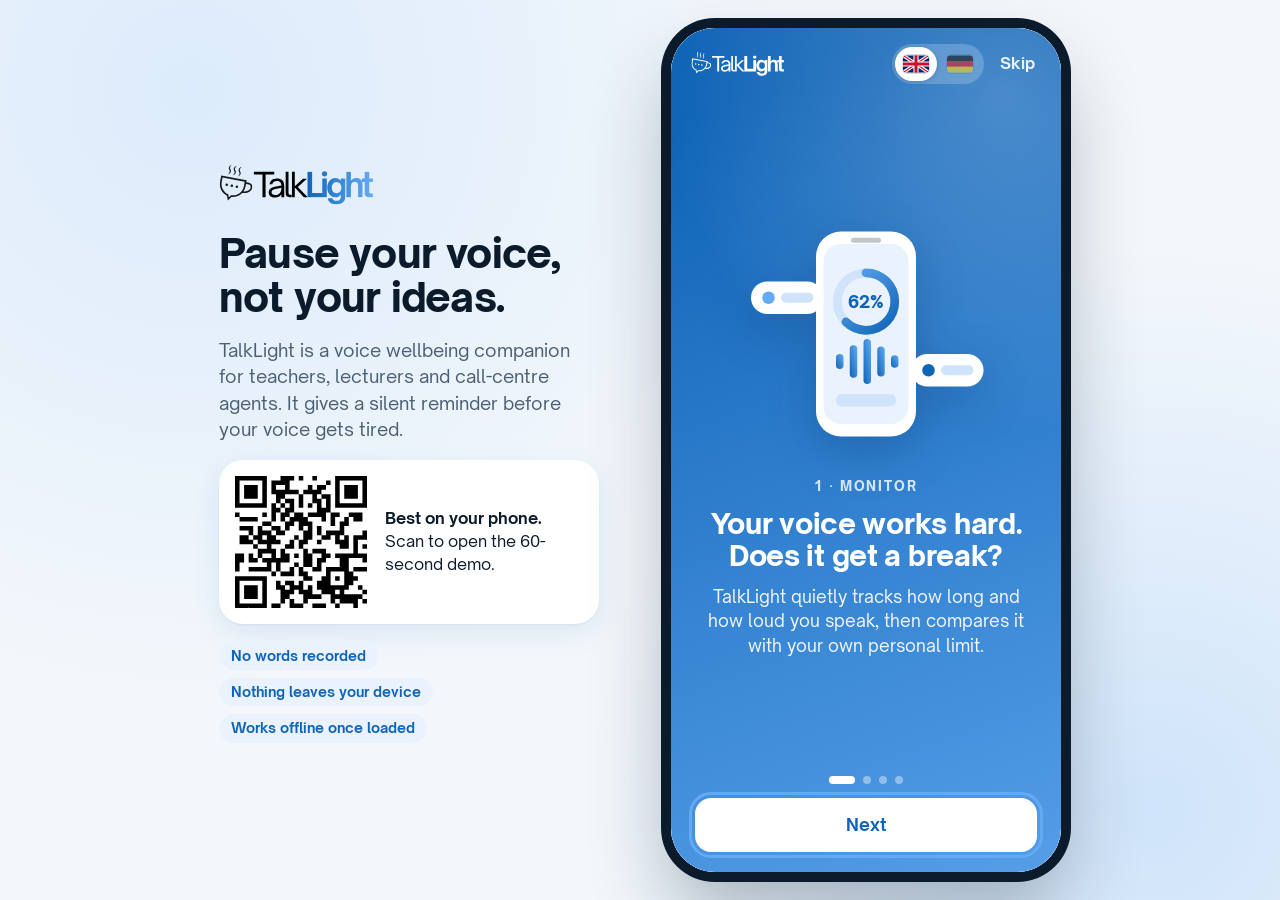
==== index.html @ ecb01768 "TalkLight prototype: first version Static web prototype (EN/DE) with guided demo, voice-load simulat" ====
<!doctype html>
<html lang="en">
<head>
<meta charset="utf-8">
<meta name="viewport" content="width=device-width, initial-scale=1, viewport-fit=cover">
<meta name="theme-color" content="#DCEBFB">
<meta name="color-scheme" content="light">
<meta name="description" content="TalkLight: a voice wellbeing companion for people who talk for a living. Pause your voice, not your ideas.">
<meta property="og:title" content="TalkLight – Pause your voice, not your ideas">
<meta property="og:type" content="website">
<meta property="og:url" content="https://nathanyaqueby.github.io/talklight/">
<meta property="og:image" content="https://nathanyaqueby.github.io/talklight/img/og-image.png">
<meta property="og:image:width" content="1200">
<meta property="og:image:height" content="630">
<meta name="twitter:card" content="summary_large_image">
<meta property="og:description" content="Try the 60-second demo: silent reminders before your voice gets tired. No words recorded.">
<meta name="apple-mobile-web-app-capable" content="yes">
<meta name="mobile-web-app-capable" content="yes">
<meta name="apple-mobile-web-app-title" content="TalkLight">
<meta name="apple-mobile-web-app-status-bar-style" content="default">
<title>TalkLight</title>
<link rel="manifest" href="manifest.webmanifest">
<link rel="icon" href="img/favicon-32.png" sizes="32x32">
<link rel="icon" href="img/icon.svg" type="image/svg+xml">
<link rel="apple-touch-icon" href="img/icon-180.png">
<link rel="preload" href="fonts/open-sauce-sans-regular.woff2" as="font" type="font/woff2" crossorigin>
<link rel="preload" href="fonts/open-sauce-sans-700.woff2" as="font" type="font/woff2" crossorigin>
<link rel="stylesheet" href="css/app.css">
</head>
<body>

<!-- ================= SVG SYMBOLS ================= -->
<svg width="0" height="0" style="position:absolute" aria-hidden="true" focusable="false">
  <defs>
    <!-- One gradient per state (CSS variables don't reach into <linearGradient>, so each is explicit) -->
    <linearGradient id="g-calm" x1="0" y1="1" x2="1" y2="0"><stop offset="0" stop-color="#0F64B7"/><stop offset="1" stop-color="#64AAF2"/></linearGradient>
    <linearGradient id="g-warning" x1="0" y1="1" x2="1" y2="0"><stop offset="0" stop-color="#F29900"/><stop offset="1" stop-color="#FFC94D"/></linearGradient>
    <linearGradient id="g-rest" x1="0" y1="1" x2="1" y2="0"><stop offset="0" stop-color="#D7373F"/><stop offset="1" stop-color="#FF7A6B"/></linearGradient>
    <linearGradient id="brandG" x1="0" y1="1" x2="1" y2="0"><stop offset="0" stop-color="#0F64B7"/><stop offset="1" stop-color="#64AAF2"/></linearGradient>
  </defs>
  <symbol id="s-shield" viewBox="0 0 24 24">
    <path d="M12 2l8 3v6c0 5-3.5 9-8 11-4.5-2-8-6-8-11V5z" fill="url(#brandG)"/>
    <rect x="8.5" y="11" width="7" height="5.5" rx="1.2" fill="#FFFFFF"/>
    <path d="M10 11V9.5a2 2 0 0 1 4 0V11" fill="none" stroke="#FFFFFF" stroke-width="1.6"/>
  </symbol>
  <symbol id="s-shield-w" viewBox="0 0 24 24">
    <path d="M12 2l8 3v6c0 5-3.5 9-8 11-4.5-2-8-6-8-11V5z" fill="#FFFFFF"/>
    <rect x="8.5" y="11" width="7" height="5.5" rx="1.2" fill="#0F64B7"/>
    <path d="M10 11V9.5a2 2 0 0 1 4 0V11" fill="none" stroke="#0F64B7" stroke-width="1.6"/>
  </symbol>
  <symbol id="s-glass" viewBox="0 0 48 48">
    <path d="M11 6h26l-3.5 36h-19z" fill="#FFFFFF" stroke="#0B1B2B" stroke-width="2.4" stroke-linejoin="round"/>
    <path d="M13.2 19h21.6l-2.3 22h-17z" fill="#64AAF2"/>
    <circle cx="20" cy="28" r="2" fill="#FFFFFF"/><circle cx="27" cy="34" r="1.6" fill="#FFFFFF"/>
  </symbol>
  <symbol id="s-pause" viewBox="0 0 48 48">
    <rect x="13" y="11" width="8" height="26" rx="4" fill="url(#brandG)"/>
    <rect x="27" y="11" width="8" height="26" rx="4" fill="url(#brandG)"/>
  </symbol>
  <symbol id="s-book" viewBox="0 0 48 48">
    <path d="M24 14c-5-3-12-3-16-1v23c4-2 11-2 16 1z" fill="#FFFFFF" stroke="#0B1B2B" stroke-width="2.4" stroke-linejoin="round"/>
    <path d="M24 14c5-3 12-3 16-1v23c-4-2-11-2-16 1z" fill="#CFE4FA" stroke="#0B1B2B" stroke-width="2.4" stroke-linejoin="round"/>
  </symbol>
  <symbol id="s-wave" viewBox="0 0 70 40">
    <g fill="url(#brandG)">
      <rect x="3" y="14" width="6" height="12" rx="3"/><rect x="13" y="9" width="6" height="22" rx="3"/>
      <rect x="23" y="4" width="6" height="32" rx="3"/><rect x="33" y="1" width="6" height="38" rx="3"/>
      <rect x="43" y="4" width="6" height="32" rx="3"/><rect x="53" y="9" width="6" height="22" rx="3"/>
      <rect x="63" y="14" width="6" height="12" rx="3"/>
    </g>
  </symbol>
  <symbol id="s-watch" viewBox="0 0 200 200">
    <rect x="70" y="12" width="60" height="44" rx="10" fill="#0B1B2B"/>
    <rect x="70" y="144" width="60" height="44" rx="10" fill="#0B1B2B"/>
    <rect x="50" y="42" width="100" height="116" rx="30" fill="#0B1B2B"/>
  </symbol>
  <!-- Role avatars -->
  <symbol id="av-teacher" viewBox="0 0 120 120">
    <circle cx="60" cy="60" r="56" fill="#E8F2FC"/>
    <path d="M25.4 104C28 86 42 78 60 78s32 8 34.6 26A56 56 0 0 1 25.4 104z" fill="#0F64B7" stroke="#0B1B2B" stroke-width="2"/>
    <path d="M52 79l8 9 8-9" fill="none" stroke="#FFFFFF" stroke-width="2.5" stroke-linejoin="round"/>
    <circle cx="60" cy="58" r="17" fill="#FFFFFF" stroke="#0B1B2B" stroke-width="2"/>
    <circle cx="54" cy="59" r="2" fill="#0B1B2B"/><circle cx="66" cy="59" r="2" fill="#0B1B2B"/>
    <path d="M55 66q5 4 10 0" fill="none" stroke="#0B1B2B" stroke-width="2" stroke-linecap="round"/>
    <path d="M48 44v5c4 3 20 3 24 0v-5" fill="#0B1B2B"/>
    <path d="M34 40l26-11 26 11-26 10z" fill="#0B1B2B"/>
    <path d="M84 41v10" stroke="#64AAF2" stroke-width="2.5" stroke-linecap="round"/><circle cx="84" cy="53" r="3" fill="#64AAF2"/>
  </symbol>
  <symbol id="av-lecturer" viewBox="0 0 120 120">
    <circle cx="60" cy="60" r="56" fill="#CFE4FA"/>
    <rect x="22" y="18" width="76" height="44" rx="4" fill="#FFFFFF" stroke="#0B1B2B" stroke-width="2"/>
    <path d="M29 28h14M29 35h9" stroke="#0B1B2B" stroke-width="2.5" stroke-linecap="round"/>
    <path d="M76 52l5-9 5 5 6-12" fill="none" stroke="#0F64B7" stroke-width="2.5" stroke-linecap="round" stroke-linejoin="round"/>
    <path d="M25.4 104C28 86 42 78 60 78s32 8 34.6 26A56 56 0 0 1 25.4 104z" fill="#0B1B2B" stroke="#0B1B2B" stroke-width="2"/>
    <path d="M53 79l7 10 7-10z" fill="#FFFFFF"/>
    <circle cx="60" cy="60" r="16" fill="#FFFFFF" stroke="#0B1B2B" stroke-width="2"/>
    <circle cx="54" cy="59" r="4.5" fill="none" stroke="#0B1B2B" stroke-width="2"/><circle cx="66" cy="59" r="4.5" fill="none" stroke="#0B1B2B" stroke-width="2"/>
    <path d="M58.5 59h3M56 67q4 3 8 0" fill="none" stroke="#0B1B2B" stroke-width="2" stroke-linecap="round"/>
  </symbol>
  <symbol id="av-callcentre" viewBox="0 0 120 120">
    <circle cx="60" cy="60" r="56" fill="#E8F2FC"/>
    <path d="M25.4 104C28 86 42 78 60 78s32 8 34.6 26A56 56 0 0 1 25.4 104z" fill="#64AAF2" stroke="#0B1B2B" stroke-width="2"/>
    <circle cx="60" cy="58" r="17" fill="#FFFFFF" stroke="#0B1B2B" stroke-width="2"/>
    <circle cx="54" cy="59" r="2" fill="#0B1B2B"/><circle cx="66" cy="59" r="2" fill="#0B1B2B"/>
    <path d="M56 66q4 3 8 0" fill="none" stroke="#0B1B2B" stroke-width="2" stroke-linecap="round"/>
    <path d="M42 57a18 18 0 0 1 36 0" fill="none" stroke="#0B1B2B" stroke-width="4" stroke-linecap="round"/>
    <rect x="36" y="51" width="9" height="15" rx="4" fill="#0F64B7" stroke="#0B1B2B" stroke-width="2"/>
    <rect x="75" y="51" width="9" height="15" rx="4" fill="#0F64B7" stroke="#0B1B2B" stroke-width="2"/>
    <path d="M41 66c0 8 5 11 12 11" fill="none" stroke="#0B1B2B" stroke-width="2.5" stroke-linecap="round"/>
    <circle cx="55" cy="77" r="3" fill="#0B1B2B"/>
  </symbol>
  <!-- UI icons (inherit colour) -->
  <symbol id="i-live" viewBox="0 0 24 24"><path d="M4 10v4M8 7v10M12 4v16M16 7v10M20 10v4" fill="none" stroke="currentColor" stroke-width="2.2" stroke-linecap="round"/></symbol>
  <symbol id="i-limit" viewBox="0 0 24 24"><g fill="none" stroke="currentColor" stroke-width="2" stroke-linecap="round"><rect x="2" y="8" width="20" height="8" rx="4"/><path d="M6 12h7M17 5v14"/></g></symbol>
  <symbol id="i-alerts" viewBox="0 0 24 24"><g fill="none" stroke="currentColor" stroke-width="2" stroke-linecap="round" stroke-linejoin="round"><path d="M6 17V11a6 6 0 0 1 12 0v6l1.5 2h-15z"/><path d="M10 21.5h4"/></g></symbol>
  <symbol id="i-week" viewBox="0 0 24 24"><g fill="none" stroke="currentColor" stroke-width="2" stroke-linecap="round" stroke-linejoin="round"><path d="M3 21h18M4 16l5-6 4 3 7-8"/></g></symbol>
  <symbol id="i-plan" viewBox="0 0 24 24"><g fill="none" stroke="currentColor" stroke-width="2" stroke-linecap="round" stroke-linejoin="round"><rect x="3.5" y="5" width="17" height="15" rx="3"/><path d="M3.5 10h17M8 3v4M16 3v4"/></g></symbol>
  <symbol id="i-info" viewBox="0 0 24 24"><g fill="none" stroke="currentColor" stroke-width="2" stroke-linecap="round"><circle cx="12" cy="12" r="9"/><path d="M12 11v5M12 7.6v.2"/></g></symbol>
  <symbol id="i-globe" viewBox="0 0 24 24"><g fill="none" stroke="currentColor" stroke-width="2" stroke-linecap="round"><circle cx="12" cy="12" r="9"/><path d="M3 12h18M12 3c3 3 3 15 0 18M12 3c-3 3-3 15 0 18"/></g></symbol>
  <symbol id="i-mail" viewBox="0 0 24 24"><g fill="none" stroke="currentColor" stroke-width="2" stroke-linecap="round" stroke-linejoin="round"><rect x="3" y="5" width="18" height="14" rx="3"/><path d="M4 7.5l8 6 8-6"/></g></symbol>
  <symbol id="i-settings" viewBox="0 0 24 24"><g fill="none" stroke="currentColor" stroke-width="2" stroke-linecap="round" stroke-linejoin="round"><path d="M12.22 2h-.44a2 2 0 0 0-2 2v.18a2 2 0 0 1-1 1.73l-.43.25a2 2 0 0 1-2 0l-.15-.08a2 2 0 0 0-2.73.73l-.22.38a2 2 0 0 0 .73 2.73l.15.1a2 2 0 0 1 1 1.72v.51a2 2 0 0 1-1 1.74l-.15.09a2 2 0 0 0-.73 2.73l.22.38a2 2 0 0 0 2.73.73l.15-.08a2 2 0 0 1 2 0l.43.25a2 2 0 0 1 1 1.73V20a2 2 0 0 0 2 2h.44a2 2 0 0 0 2-2v-.18a2 2 0 0 1 1-1.73l.43-.25a2 2 0 0 1 2 0l.15.08a2 2 0 0 0 2.73-.73l.22-.39a2 2 0 0 0-.73-2.73l-.15-.08a2 2 0 0 1-1-1.74v-.5a2 2 0 0 1 1-1.74l.15-.09a2 2 0 0 0 .73-2.73l-.22-.38a2 2 0 0 0-2.73-.73l-.15.08a2 2 0 0 1-2 0l-.43-.25a2 2 0 0 1-1-1.73V4a2 2 0 0 0-2-2z"/><circle cx="12" cy="12" r="3"/></g></symbol>
  <symbol id="i-clock" viewBox="0 0 24 24"><g fill="none" stroke="currentColor" stroke-width="2" stroke-linecap="round"><circle cx="12" cy="12" r="9"/><path d="M12 7v5l3 2"/></g></symbol>
  <symbol id="i-pausebars" viewBox="0 0 24 24"><g fill="currentColor"><rect x="6" y="5" width="4" height="14" rx="2"/><rect x="14" y="5" width="4" height="14" rx="2"/></g></symbol>
  <symbol id="f-gb" viewBox="0 0 60 40"><clipPath id="gbc"><rect width="60" height="40" rx="6"/></clipPath><g clip-path="url(#gbc)"><rect width="60" height="40" fill="#012169"/><path d="M0 0l60 40M60 0L0 40" stroke="#fff" stroke-width="8"/><path d="M0 0l60 40M60 0L0 40" stroke="#C8102E" stroke-width="3"/><path d="M30 0v40M0 20h60" stroke="#fff" stroke-width="12"/><path d="M30 0v40M0 20h60" stroke="#C8102E" stroke-width="7"/></g></symbol>
  <symbol id="f-de" viewBox="0 0 60 40"><clipPath id="dec"><rect width="60" height="40" rx="6"/></clipPath><g clip-path="url(#dec)"><rect width="60" height="14" fill="#000"/><rect y="13" width="60" height="14" fill="#DD0000"/><rect y="26" width="60" height="14" fill="#FFCE00"/></g></symbol>
  <symbol id="i-gear" viewBox="0 0 24 24"><g fill="none" stroke="currentColor" stroke-width="2" stroke-linecap="round" stroke-linejoin="round"><circle cx="12" cy="12" r="3"/><path d="M12 2.5v3M12 18.5v3M2.5 12h3M18.5 12h3M5.3 5.3l2.1 2.1M16.6 16.6l2.1 2.1M18.7 5.3l-2.1 2.1M7.4 16.6l-2.1 2.1"/></g></symbol>
  <symbol id="i-check" viewBox="0 0 24 24"><path d="M5 12.5l4.5 4.5L19 7.5" fill="none" stroke="currentColor" stroke-width="2.6" stroke-linecap="round" stroke-linejoin="round"/></symbol>
  <symbol id="i-close" viewBox="0 0 24 24"><path d="M6 6l12 12M18 6L6 18" fill="none" stroke="currentColor" stroke-width="2.4" stroke-linecap="round"/></symbol>
  <symbol id="i-mic" viewBox="0 0 24 24"><g fill="none" stroke="currentColor" stroke-width="2" stroke-linecap="round" stroke-linejoin="round"><rect x="9" y="3" width="6" height="11" rx="3"/><path d="M5.5 11.5a6.5 6.5 0 0 0 13 0M12 18v3"/></g></symbol>
  <symbol id="i-drop" viewBox="0 0 24 24"><path d="M12 3C9 7.5 6 10.5 6 14.5a6 6 0 0 0 12 0C18 10.5 15 7.5 12 3z" fill="currentColor"/></symbol>
  <symbol id="i-moon" viewBox="0 0 24 24"><path d="M20 14.5A8.5 8.5 0 0 1 9.5 4a8.5 8.5 0 1 0 10.5 10.5z" fill="currentColor"/></symbol>
</svg>

<div class="stage">

  <!-- Desktop only: tells visitors to open the demo on their phone -->
  <aside class="side" aria-label="About TalkLight">
    <img class="side-logo" src="img/logo.svg" alt="TalkLight" height="56">
    <h2>Pause your voice,<br>not your ideas.</h2>
    <p>TalkLight is a voice wellbeing companion for teachers, lecturers and call-centre agents. It gives a silent reminder before your voice gets tired.</p>
    <div class="side-qr">
      <div id="qr" class="qr" role="img" aria-label="QR code for this page"></div>
      <p><strong>Best on your phone.</strong><br>Scan to open the 60-second demo.</p>
    </div>
    <ul class="side-facts">
      <li>No words recorded</li><li>Nothing leaves your device</li><li>Works offline once loaded</li>
    </ul>
  </aside>

  <div class="app" id="app" data-state="calm">
    <header class="topbar" id="topbar">
      <img src="img/logo.svg" alt="TalkLight" height="34">
      <span class="demo-badge">Demo</span>
      <div class="lang-seg" role="group" aria-label="Language">
        <button type="button" data-lang="en" aria-pressed="true" aria-label="English"><svg aria-hidden="true"><use href="#f-gb"/></svg></button>
        <button type="button" data-lang="de" aria-pressed="false" aria-label="Deutsch"><svg aria-hidden="true"><use href="#f-de"/></svg></button>
      </div>
      <button class="icon-btn" id="settingsBtn" type="button" aria-label="Settings and privacy"><svg aria-hidden="true"><use href="#i-settings"/></svg></button>
    </header>

    <!-- Guided demo -->
    <div class="coach" id="coach" hidden>
      <span class="coach-step" id="coachStep">1/4</span>
      <p id="coachText"></p>
      <button class="coach-act" id="coachAct" type="button" hidden></button>
      <button class="coach-x" id="coachX" type="button" aria-label="Hide guide"><svg aria-hidden="true"><use href="#i-close"/></svg></button>
    </div>

    <main id="main">
      <!-- LIVE -->
      <section id="screen-live" class="screen" aria-labelledby="t-live">
        <h1 id="t-live" class="sr-only">Live voice load</h1>
        <div class="seg" role="group" aria-label="Choose your role">
          <button class="chip" type="button" data-role="teacher" aria-pressed="true">Teacher</button>
          <button class="chip" type="button" data-role="lecturer" aria-pressed="false">Lecturer</button>
          <button class="chip" type="button" data-role="callcentre" aria-pressed="false">Call-centre</button>
        </div>

        <div class="card stage-card" id="hero">
          <div class="who">
            <svg class="avatar" viewBox="0 0 120 120" role="img" aria-labelledby="avatarTitle"><title id="avatarTitle">Teacher</title><use id="avatarUse" href="#av-teacher"/></svg>
            <div class="who-text">
              <p class="who-name" id="whoName">Teacher</p>
              <p class="role-line" id="roleLine"></p>
            </div>
          </div>
          <div class="ring">
            <svg viewBox="0 0 132 132" aria-hidden="true">
              <circle class="track" cx="66" cy="66" r="54" fill="none" stroke-width="11"/>
              <circle class="arc" id="ringArc" cx="66" cy="66" r="54" fill="none" stroke-width="11" stroke-linecap="round" stroke-dasharray="339.29" stroke-dashoffset="339.29"/>
              <line class="tick" x1="79.9" y1="23.2" x2="85.5" y2="6.1"/>
            </svg>
            <div class="ring-center">
              <p class="ring-num" id="loadPct">0%</p>
              <p class="ring-cap">Voice load</p>
            </div>
          </div>
          <p class="state-pill"><i></i><span id="stateText">Healthy range</span></p>
          <p class="cal-badge" id="calBadge" hidden><svg aria-hidden="true"><use href="#i-check"/></svg>Calibrated to your voice</p>
          <svg class="wave" id="wave" viewBox="0 0 70 40" preserveAspectRatio="xMidYMid meet" aria-hidden="true">
            <rect x="3" y="14" width="6" height="12" rx="3"/><rect x="13" y="9" width="6" height="22" rx="3"/>
            <rect x="23" y="4" width="6" height="32" rx="3"/><rect x="33" y="1" width="6" height="38" rx="3"/>
            <rect x="43" y="4" width="6" height="32" rx="3"/><rect x="53" y="9" width="6" height="22" rx="3"/>
            <rect x="63" y="14" width="6" height="12" rx="3"/>
          </svg>
          <div class="kpis">
            <div class="kpi"><svg aria-hidden="true"><use href="#i-clock"/></svg><b id="timer">00:00</b><span>Speaking today</span></div>
            <div class="kpi"><svg aria-hidden="true"><use href="#i-pausebars"/></svg><b id="kBreaks">0</b><span>Breaks</span></div>
            <div class="kpi"><svg aria-hidden="true"><use href="#i-drop"/></svg><b id="kWater">0/8</b><span>Water</span></div>
          </div>
        </div>

        <div class="pills">
          <span class="pill"><svg aria-hidden="true"><use href="#s-shield"/></svg>No words recorded · On-device</span>
          <span class="pill">3–5 hrs/day typical speaking</span>
          <span class="pill">Teachers: 41–58% report voice strain</span>
        </div>
        <p class="muted small">Population figures from research, not your personal risk.</p>

        <div class="row">
          <button class="btn btn-primary btn-grow" id="startBtn" type="button">Simulate my workday</button>
          <button class="btn btn-ghost" id="resetBtn" type="button">Reset</button>
        </div>
        <button class="toggle" id="micToggle" type="button" role="switch" aria-checked="false">
          <span class="toggle-ic"><svg aria-hidden="true"><use href="#i-mic"/></svg></span>
          <span class="toggle-text"><span class="toggle-title">Use my voice (on-device)</span><span class="muted">Reads volume only. Never records.</span></span>
          <span class="switch" aria-hidden="true"></span>
        </button>
        <span class="pill mic-pill" id="micPill" hidden><span id="micPillText" role="status"></span><span id="micVoice" aria-hidden="true"></span></span>
        <p class="note" id="micNote" role="status" hidden></p>
      </section>

      <!-- LIMIT -->
      <section id="screen-limit" class="screen" aria-labelledby="t-limit" hidden>
        <h1 id="t-limit" class="title">Your personal limit</h1>
        <div class="card">
          <p class="label">Voice load</p>
          <p class="big" id="limitPct">0%</p>
          <div class="meter">
            <span class="mark-label top" style="left:66.667%">Early warning</span>
            <div class="track-bar" id="meter" role="progressbar" aria-label="Voice load, percent of your limit" aria-valuemin="0" aria-valuemax="120" aria-valuenow="0">
              <div class="fill" id="meterFill"></div>
              <span class="mark" style="left:66.667%"></span>
              <span class="mark solid" style="left:83.333%"></span>
            </div>
            <span class="mark-label bottom" style="left:83.333%">Your limit</span>
          </div>
          <p class="muted" id="limitLine">Speaking time 0h 00m · Baseline 3h 10m</p>
        </div>

        <div class="card water">
          <div class="card-head">
            <h2 class="subtitle">Water today</h2>
            <p class="muted" id="waterCount">0 of 8 glasses</p>
          </div>
          <div class="glasses" id="glasses" aria-hidden="true"></div>
          <button class="btn btn-soft" id="waterBtn" type="button"><svg class="btn-ic" aria-hidden="true"><use href="#i-drop"/></svg>I had a glass</button>
        </div>

        <div class="card rest-card">
          <div class="card-head">
            <h2 class="subtitle">Guided voice rest</h2>
          </div>
          <p class="muted">A calm 2-minute break with water, slow breathing and a relaxed jaw.</p>
          <button class="btn btn-soft" id="restBtn" type="button">Start 2-minute rest</button>
        </div>

        <div class="card">
          <div class="card-head">
            <h2 class="subtitle">Your voice baseline</h2>
          </div>
          <p class="muted" id="baselineText">Not set yet. A 10-second check lets TalkLight learn your normal speaking volume. It reads volume only and records nothing.</p>
          <button class="btn btn-ghost" id="baselineBtn" type="button">Run voice check</button>
        </div>

        <h2 class="subtitle">Tips for right now</h2>
        <ul class="tips" id="tips"></ul>
        <p class="muted small">Voice wellbeing tips, not medical advice.</p>
      </section>

      <!-- ALERTS -->
      <section id="screen-alerts" class="screen" aria-labelledby="t-alerts" hidden>
        <h1 id="t-alerts" class="title">Silent reminders</h1>
        <div class="card watch-card" id="watchCard" data-state="calm">
          <div class="watch-tags">
            <span class="tag" id="previewTag" hidden>Preview</span>
            <span class="tag" id="snoozeTag" hidden>Snoozed</span>
            <span class="tag" id="heldTag" hidden>Held</span>
          </div>
          <svg class="watch" viewBox="0 0 200 200" aria-hidden="true">
            <circle class="ripple r1" cx="100" cy="100" r="78"/>
            <circle class="ripple r2" cx="100" cy="100" r="92"/>
            <use href="#s-watch"/>
            <rect class="face" x="60" y="52" width="80" height="96" rx="22"/>
            <path id="watchBars" d="M90 80v8M100 76v16M110 80v8" stroke="#FFFFFF" stroke-width="3.5" stroke-linecap="round"/>
            <text class="w-sub" id="watchSub" x="100" y="92" text-anchor="middle" visibility="hidden">Break</text>
            <text class="w-pct" id="watchPct" x="100" y="128" text-anchor="middle">0%</text>
          </svg>
          <p class="status-pill" id="watchStatus">All good</p>
          <p class="muted">On a watch or band, this is a silent vibration.</p>
        </div>
        <div class="row">
          <button class="btn btn-primary" id="breakBtn" type="button">Take break</button>
          <button class="btn btn-ghost" id="snoozeBtn" type="button">Snooze</button>
        </div>
        <button class="btn btn-ghost" id="previewBtn" type="button">Preview alert</button>

        <button class="toggle" id="quietToggle" type="button" role="switch" aria-checked="false">
          <span class="toggle-ic"><svg aria-hidden="true"><use href="#i-moon"/></svg></span>
          <span class="toggle-text"><span class="toggle-title">Lecture mode</span><span class="muted">Holds reminders during lessons, calls or meetings.</span></span>
          <span class="switch" aria-hidden="true"></span>
        </button>
        <p class="note" id="quietNote" role="status" hidden></p>
        <button class="toggle" id="notifyToggle" type="button" role="switch" aria-checked="false">
          <span class="toggle-ic"><svg aria-hidden="true"><use href="#i-alerts"/></svg></span>
          <span class="toggle-text"><span class="toggle-title">Alerts to my watch</span><span class="muted">Phone notifications that a paired watch can mirror.</span></span>
          <span class="switch" aria-hidden="true"></span>
        </button>
        <p class="note" id="notifyNote" role="status" hidden></p>
        <p class="muted small">Take break runs a 10-second countdown that stands in for a 2-minute voice break.</p>

        <div class="card band">
          <span class="tag tag-brand">Coming later</span>
          <h2 class="subtitle">TalkLight Band</h2>
          <p class="muted">An optional wristband with discreet vibration, so you never have to look at a screen mid-lesson. Not part of this demo.</p>
        </div>
      </section>

      <!-- PLAN -->
      <section id="screen-plan" class="screen" aria-labelledby="t-plan" hidden>
        <h1 id="t-plan" class="title">Your day</h1>
        <p class="muted">Add your lessons, meetings or calls. TalkLight finds good moments for a voice break and can hold reminders while you speak.</p>
        <div class="card now-card" id="nowCard">
          <p class="label">Right now</p>
          <p class="now-text" id="nowText"></p>
        </div>
        <button class="toggle" id="autoQuietToggle" type="button" role="switch" aria-checked="true">
          <span class="toggle-ic"><svg aria-hidden="true"><use href="#i-moon"/></svg></span>
          <span class="toggle-text"><span class="toggle-title">Auto Lecture mode</span><span class="muted">Holds reminders while an event is running.</span></span>
          <span class="switch" aria-hidden="true"></span>
        </button>
        <div class="card">
          <div class="card-head">
            <h2 class="subtitle">Today</h2>
            <button class="mini-btn" id="addEventBtn" type="button">+ Add</button>
          </div>
          <ul class="events" id="eventList"></ul>
          <p class="muted" id="eventEmpty">Nothing planned yet. Add an event or start from a sample day.</p>
          <div class="row row-wrap">
            <button class="btn btn-soft" id="sampleDayBtn" type="button">Use a sample day</button>
            <button class="btn btn-ghost" id="clearDayBtn" type="button">Clear</button>
          </div>
        </div>
        <div class="card soft" id="planInsightCard">
          <h2 class="subtitle">Smart break windows</h2>
          <ul class="insights" id="planInsights"></ul>
        </div>
        <button class="btn btn-ghost" id="demoMeetingBtn" type="button">Try it: a meeting starts now</button>
        <p class="muted small">Your events stay on this device. TalkLight does not read your real calendar.</p>
      </section>

      <!-- WEEK -->
      <section id="screen-week" class="screen" aria-labelledby="t-week" hidden>
        <h1 id="t-week" class="title">Your week</h1>
        <div class="card">
          <p class="label">Speaking time · Mon–Fri</p>
          <svg class="chart" id="chart" viewBox="0 0 320 200" role="img" aria-label="Speaking time this week"></svg>
          <div class="legend">
            <span><i class="key-dot"></i>Speaking time</span>
            <span><i class="key-dash"></i><span id="baseLabel">Baseline 3h 10m</span></span>
          </div>
        </div>
        <p class="card soft insight" id="insight"></p>
        <div class="card buyer">
          <p class="label">For schools &amp; employers</p>
          <p class="buyer-title">Fewer voice-related sick days</p>
          <p>Speaking duration and intensity only. Never words. On-device by design.</p>
          <a class="btn" id="contactLink" href="#">Contact us</a>
          <button class="btn btn-onink" id="teamBtn" type="button">See a sample team view</button>
        </div>
        <button class="btn btn-ghost" id="summaryBtn" type="button">See my demo summary</button>
        <p class="muted small">Teachers: 41–58% report voice strain (population figure, not your personal risk).</p>
      </section>
    </main>

    <nav class="tabbar" id="tabbar" aria-label="Main">
      <button class="tab" type="button" data-tab="live" aria-current="page"><span class="ic"><svg aria-hidden="true"><use href="#i-live"/></svg></span>Live</button>
      <button class="tab" type="button" data-tab="limit"><span class="ic"><svg aria-hidden="true"><use href="#i-limit"/></svg></span>Limit</button>
      <button class="tab" type="button" data-tab="alerts"><span class="ic"><svg aria-hidden="true"><use href="#i-alerts"/></svg></span>Alerts</button>
      <button class="tab" type="button" data-tab="plan"><span class="ic"><svg aria-hidden="true"><use href="#i-plan"/></svg></span>Plan</button>
      <button class="tab" type="button" data-tab="week"><span class="ic"><svg aria-hidden="true"><use href="#i-week"/></svg></span>Week</button>
    </nav>

    <div class="toast" id="toast" role="status" hidden>
      <svg aria-hidden="true" class="toast-ic"><use href="#i-drop"/></svg>
      <span id="toastText"></span>
      <button class="toast-act" id="toastAct" type="button"></button>
    </div>
    <div class="pulse" id="pulse" aria-hidden="true"></div>

    <!-- ================= GUIDED BREAK ================= -->
    <section class="breakguide" id="breakGuide" role="dialog" aria-modal="true" aria-labelledby="bgTitle" hidden>
      <p class="step-tag" id="bgKicker">Voice break</p>
      <h2 id="bgTitle">Rest your voice</h2>
      <div class="breath" aria-hidden="true">
        <i class="breath-ring"></i>
        <div class="breath-core"><span id="bgPhase">Breathe in</span></div>
      </div>
      <p class="bg-step" id="bgStep"></p>
      <div class="bg-dots" id="bgDots" aria-hidden="true"><i></i><i></i><i></i><i></i></div>
      <p class="bg-meta"><span id="bgTime">0:10</span> · <span id="bgLoad"></span></p>
      <button class="btn btn-onblue" id="bgEnd" type="button">End early</button>
    </section>

    <!-- ================= INTRO ================= -->
    <section class="intro" id="intro" aria-label="Welcome to TalkLight">
      <div class="intro-top">
        <img src="img/logo-white.svg" alt="TalkLight" height="34">
        <div class="lang-seg on-blue" role="group" aria-label="Language">
          <button type="button" data-lang="en" aria-pressed="true" aria-label="English"><svg aria-hidden="true"><use href="#f-gb"/></svg></button>
          <button type="button" data-lang="de" aria-pressed="false" aria-label="Deutsch"><svg aria-hidden="true"><use href="#f-de"/></svg></button>
        </div>
        <button class="intro-skip" id="introSkip" type="button">Skip</button>
      </div>
      <div class="slides-clip"><div class="slides" id="slides">
        <div class="slide">
          <div class="ill"><svg viewBox="0 0 200 200" aria-hidden="true" class="ill-svg">
            <g class="float">
              <rect x="60" y="18" width="80" height="164" rx="20" fill="#fff"/>
              <rect x="66" y="28" width="68" height="144" rx="14" fill="#EAF3FD"/>
              <rect x="88" y="23" width="24" height="4" rx="2" fill="#0B1B2B" opacity=".25"/>
              <circle cx="100" cy="74" r="23" fill="none" stroke="#CFE4FA" stroke-width="7"/>
              <circle cx="100" cy="74" r="23" fill="none" stroke="url(#brandG)" stroke-width="7" stroke-linecap="round" stroke-dasharray="145" stroke-dashoffset="55" transform="rotate(-90 100 74)"/>
              <text x="100" y="79" text-anchor="middle" font-size="14" font-weight="800" fill="#0F64B7">62%</text>
              <g fill="url(#brandG)"><rect x="76" y="116" width="6" height="12" rx="3"/><rect x="87" y="109" width="6" height="26" rx="3"/><rect x="98" y="104" width="6" height="36" rx="3"/><rect x="109" y="110" width="6" height="24" rx="3"/><rect x="120" y="117" width="6" height="10" rx="3"/></g>
              <rect x="76" y="148" width="48" height="10" rx="5" fill="#CFE4FA"/>
            </g>
            <g class="float2"><rect x="8" y="58" width="58" height="26" rx="13" fill="#fff"/><circle cx="22" cy="71" r="5" fill="#64AAF2"/><rect x="32" y="67" width="26" height="8" rx="4" fill="#CFE4FA"/></g>
            <g class="float2"><rect x="136" y="116" width="58" height="26" rx="13" fill="#fff"/><circle cx="150" cy="129" r="5" fill="#0F64B7"/><rect x="160" y="125" width="26" height="8" rx="4" fill="#CFE4FA"/></g>
          </svg></div>
          <p class="step-tag">1 · Monitor</p>
          <h2>Your voice works hard. Does it get a break?</h2>
          <p>TalkLight quietly tracks how long and how loud you speak, then compares it with your own personal limit.</p>
        </div>
        <div class="slide">
          <div class="ill"><svg viewBox="0 0 200 200" aria-hidden="true" class="ill-svg"><circle class="ripple r1" cx="100" cy="112" r="70"/><circle class="ripple r2" cx="100" cy="112" r="84"/><g transform="translate(0 12)"><use href="#s-watch"/><rect x="60" y="52" width="80" height="96" rx="22" fill="#FFC24D"/><path d="M90 92v10M100 86v22M110 92v10" stroke="#0B1B2B" stroke-width="4" stroke-linecap="round"/></g><g class="float2"><rect x="6" y="6" width="104" height="38" rx="14" fill="#fff"/><circle cx="28" cy="25" r="11" fill="#EAF3FD"/><path d="M28 18v8l4 3" fill="none" stroke="#0F64B7" stroke-width="2.5" stroke-linecap="round"/><rect x="46" y="16" width="54" height="7" rx="3.5" fill="#0B1B2B" opacity=".75"/><rect x="46" y="28" width="38" height="6" rx="3" fill="#CFE4FA"/></g></svg></div>
          <p class="step-tag">2 · Nudge</p>
          <h2>A silent reminder, before it's too late</h2>
          <p>A gentle vibration or a soft glow. No sounds, no interruptions during your lesson or call.</p>
        </div>
        <div class="slide">
          <div class="ill"><svg viewBox="0 0 200 200" aria-hidden="true" class="ill-svg">
            <circle class="breath-a" cx="100" cy="104" r="70" fill="rgba(255,255,255,.14)"/>
            <g transform="translate(34 34) scale(1.25)"><g class="float"><g fill="none" stroke="#fff" stroke-width="5.5" stroke-linecap="round" stroke-linejoin="round"><path d="M30 30c-4-5 4-8 0-14M46 30c-4-5 4-8 0-14M62 30c-4-5 4-8 0-14"/><path d="M76 54c15-4 17 14-1.5 17"/><path d="M15 40 L79 41 C79 66 66 80 47 80 C40 80 34 78.5 30 76 L15 92 L21 68 C16 61 15 50 15 40 Z" fill="rgba(255,255,255,.18)"/></g><g fill="#fff"><circle cx="33" cy="59" r="4"/><circle cx="47" cy="60" r="4"/><circle cx="61" cy="60" r="4"/></g></g></g>
            <g transform="translate(134 118)"><g class="float2"><use href="#s-glass" width="48" height="48"/></g></g>
            <g fill="#fff" opacity=".85"><path class="float2" d="M22 140c-4 6-6 9-6 12a6 6 0 0 0 12 0c0-3-2-6-6-12z"/><path class="float" d="M176 62c-3 5-5 7-5 10a5 5 0 0 0 10 0c0-3-2-5-5-10z"/></g>
          </svg></div>
          <p class="step-tag">3 · Rest</p>
          <h2>Pause your voice, not your ideas</h2>
          <p>A 2-minute voice break and a few sips of water. Back to teaching with a fresher voice.</p>
        </div>
        <div class="slide slide-setup">
          <h2>Set up in 10 seconds</h2>
          <p class="setup-label">I am a…</p>
          <div class="role-cards" role="group" aria-label="Choose your role">
            <button type="button" class="role-card" data-role="teacher" aria-pressed="true"><svg aria-hidden="true"><use href="#av-teacher"/></svg>Teacher</button>
            <button type="button" class="role-card" data-role="lecturer" aria-pressed="false"><svg aria-hidden="true"><use href="#av-lecturer"/></svg>Lecturer</button>
            <button type="button" class="role-card" data-role="callcentre" aria-pressed="false"><svg aria-hidden="true"><use href="#av-callcentre"/></svg>Call-centre</button>
          </div>
          <div class="vcheck" id="vcheck" data-phase="idle">
            <p class="setup-label">Voice check <span class="opt">optional</span></p>
            <p class="vc-text" id="vcText">Read aloud in your normal voice:<br><em>“Good morning everyone, let’s open our books.”</em></p>
            <div class="vc-meter" aria-hidden="true"><i id="vcLevel"></i></div>
            <div class="vc-progress" aria-hidden="true"><i id="vcProg"></i></div>
            <button type="button" class="btn btn-onblue" id="vcBtn">Start 10-second check</button>
            <p class="vc-privacy"><svg aria-hidden="true"><use href="#s-shield-w"/></svg>Reads volume only. Nothing is recorded or sent.</p>
          </div>
        </div>
      </div></div>
      <div class="intro-bottom">
        <div class="dots" id="dots" aria-hidden="true"><i class="on"></i><i></i><i></i><i></i></div>
        <button class="btn btn-white" id="introNext" type="button">Next</button>
      </div>
    </section>

    <!-- ================= SHEETS ================= -->
    <div class="sheet" id="sheet-settings" role="dialog" aria-modal="true" aria-labelledby="st-title" hidden>
      <div class="sheet-bg" data-close></div>
      <div class="sheet-body">
        <div class="sheet-head"><h2 id="st-title">Settings</h2><button class="icon-btn" type="button" data-close aria-label="Close"><svg aria-hidden="true"><use href="#i-close"/></svg></button></div>
        <button class="toggle" id="setVibrate" type="button" role="switch" aria-checked="true">
          <span class="toggle-text"><span class="toggle-title">Vibration</span><span class="muted">Buzz this phone when a reminder fires (Android).</span></span><span class="switch" aria-hidden="true"></span>
        </button>
        <button class="toggle" id="setHydration" type="button" role="switch" aria-checked="true">
          <span class="toggle-text"><span class="toggle-title">Water nudges</span><span class="muted">A friendly reminder to sip water.</span></span><span class="switch" aria-hidden="true"></span>
        </button>
        <button class="toggle" id="setQuiet" type="button" role="switch" aria-checked="false">
          <span class="toggle-text"><span class="toggle-title">Lecture mode</span><span class="muted">Hold reminders until you switch it off.</span></span><span class="switch" aria-hidden="true"></span>
        </button>
        <button class="row-link" id="openAbout" type="button"><svg aria-hidden="true"><use href="#i-info"/></svg>About TalkLight &amp; team</button>
        <button class="row-link" id="setLang" type="button"><svg aria-hidden="true"><use href="#i-globe"/></svg><span>Language</span><b class="row-val" id="setLangVal">English</b></button>
        <button class="row-link" id="openPrivacy" type="button"><svg aria-hidden="true"><use href="#s-shield"/></svg>Privacy &amp; data</button>
        <button class="row-link" id="replayIntro" type="button"><svg aria-hidden="true"><use href="#i-live"/></svg>Replay the intro</button>
        <button class="row-link" id="resetData" type="button"><svg aria-hidden="true"><use href="#i-close"/></svg>Forget my settings on this device</button>
        <p class="muted small">This is a demo with a simulated workday. Wellbeing tips only, not medical advice.</p>
      </div>
    </div>

    <div class="sheet" id="sheet-privacy" role="dialog" aria-modal="true" aria-labelledby="pv-title" hidden>
      <div class="sheet-bg" data-close></div>
      <div class="sheet-body">
        <div class="sheet-head"><h2 id="pv-title">Privacy first</h2><button class="icon-btn" type="button" data-close aria-label="Close"><svg aria-hidden="true"><use href="#i-close"/></svg></button></div>
        <div class="pv-block"><h3>TalkLight measures</h3><ul><li>How long you speak</li><li>How loud you speak (one volume number)</li></ul></div>
        <div class="pv-block pv-no"><h3>TalkLight never</h3><ul><li>Records or stores audio</li><li>Understands or stores your words</li><li>Reads emotions</li><li>Sends data anywhere or sells it</li></ul></div>
        <div class="pv-block"><h3>On your device</h3><p>No account, no tracking, no server. Only your role, settings and calendar entries are saved in this browser, and you can delete them in Settings.</p></div>
        <button class="btn btn-primary" type="button" data-close>Got it</button>
      </div>
    </div>

    <div class="sheet" id="sheet-end" role="dialog" aria-modal="true" aria-labelledby="en-title" hidden>
      <div class="sheet-bg" data-close></div>
      <div class="sheet-body">
        <div class="sheet-head"><h2 id="en-title">Nice work. That's TalkLight.</h2><button class="icon-btn" type="button" data-close aria-label="Close"><svg aria-hidden="true"><use href="#i-close"/></svg></button></div>
        <div class="stats" id="stats"></div>
        <p class="muted">A real day is longer, but the idea is the same: notice early, rest briefly, keep your voice.</p>
        <p class="label">Would you use TalkLight?</p>
        <div class="chips" role="group" aria-label="Would you use TalkLight?" id="useChips">
          <button class="chip" type="button" data-use="Yes" aria-pressed="false">Yes</button>
          <button class="chip" type="button" data-use="Maybe" aria-pressed="false">Maybe</button>
          <button class="chip" type="button" data-use="Not for me" aria-pressed="false">Not for me</button>
        </div>
        <a class="btn btn-primary" id="contactLink2" href="#"><svg class="btn-ic" aria-hidden="true"><use href="#i-mail"/></svg>Contact us</a>
        <div class="row">
          <button class="btn btn-ghost" id="shareBtn" type="button">Share</button>
          <button class="btn btn-ghost" id="replayBtn" type="button">Try again</button>
        </div>
        <p class="muted small">The button opens your email app. Nothing is sent from this page.</p>
      </div>
    </div>

    <div class="sheet" id="sheet-about" role="dialog" aria-modal="true" aria-labelledby="ab-title" hidden>
      <div class="sheet-bg" data-close></div>
      <div class="sheet-body">
        <div class="sheet-head"><h2 id="ab-title">About TalkLight</h2><button class="icon-btn" type="button" data-close aria-label="Close"><svg aria-hidden="true"><use href="#i-close"/></svg></button></div>
        <div class="about-hero">
          <img class="about-logo" src="img/logo.svg" alt="TalkLight">
          <p class="about-tag">Pause your voice, not your ideas.</p>
        </div>
        <p>TalkLight is a voice wellbeing companion for people who talk for a living: teachers, lecturers and call-centre agents. It tracks speaking time and loudness, never words, and gives a silent reminder before your voice gets tired.</p>
        <div class="steps3">
          <div><b>Monitor</b><span>Speaking time and loudness</span></div>
          <div><b>Nudge</b><span>A silent reminder</span></div>
          <div><b>Rest</b><span>A short break and water</span></div>
        </div>
        <h3 class="sec">The team</h3>
        <ul class="team">
          <li><span class="mem-av" data-ini="LH"><img loading="lazy" data-optional src="img/team/lara-hedenig.jpg" alt=""></span><div><b>Lara Hedenig</b><span>Team Leader</span></div></li>
          <li><span class="mem-av" data-ini="HR"><img loading="lazy" data-optional src="img/team/hannah-raunig.jpg" alt=""></span><div><b>Hannah Raunig</b><span>Operations Lead</span></div></li>
          <li><span class="mem-av" data-ini="NeS"><img loading="lazy" data-optional src="img/team/negin-shahrokhi.jpg" alt=""></span><div><b>Negin Shahrokhi</b><span>Product Manager</span></div></li>
          <li><span class="mem-av" data-ini="ZK"><img loading="lazy" data-optional src="img/team/zara-khan.jpg" alt=""></span><div><b>Zara Khan</b><span>Product Innovation &amp; Growth</span></div></li>
          <li><span class="mem-av" data-ini="NaS"><img loading="lazy" data-optional src="img/team/nathanya-satriani.jpg" alt=""></span><div><b>Nathanya Satriani</b><span>Developer</span></div></li>
        </ul>
        <div class="uni">
          <img class="uni-logo" loading="lazy" data-optional src="img/cuas-logo.jpg" alt="Carinthia University of Applied Sciences">
          <p>A student project of the Entrepreneurship course at Carinthia University of Applied Sciences (CUAS).</p>
        </div>
        <a class="btn btn-primary" id="contactLink3" href="#"><svg class="btn-ic" aria-hidden="true"><use href="#i-mail"/></svg>Contact us</a>
        <p class="muted small" id="aboutMail"></p>
        <p class="muted small">This prototype uses a simulated workday. Wellbeing tips only, not medical advice. Font: Open Sauce Sans (SIL OFL).</p>
      </div>
    </div>

    <div class="sheet" id="sheet-event" role="dialog" aria-modal="true" aria-labelledby="ev-title" hidden>
      <div class="sheet-bg" data-close></div>
      <div class="sheet-body">
        <div class="sheet-head"><h2 id="ev-title">Add to your day</h2><button class="icon-btn" type="button" data-close aria-label="Close"><svg aria-hidden="true"><use href="#i-close"/></svg></button></div>
        <label class="field"><span>What is it?</span><input id="evTitle" type="text" maxlength="40" placeholder="Lesson, meeting, calls" autocomplete="off"></label>
        <div class="row">
          <label class="field"><span>Starts at</span><input id="evStart" type="time" required></label>
          <label class="field"><span>Length</span>
            <select id="evLen">
              <option value="15">15 min</option><option value="30">30 min</option><option value="45" selected>45 min</option>
              <option value="60">1 h</option><option value="90">1 h 30</option><option value="120">2 h</option>
            </select>
          </label>
        </div>
        <p class="note" id="evNote" role="alert" hidden></p>
        <button class="btn btn-primary" id="evSave" type="button">Save</button>
      </div>
    </div>

    <div class="sheet" id="sheet-team" role="dialog" aria-modal="true" aria-labelledby="tm-title" hidden>
      <div class="sheet-bg" data-close></div>
      <div class="sheet-body">
        <div class="sheet-head"><h2 id="tm-title">Sample team view</h2><button class="icon-btn" type="button" data-close aria-label="Close"><svg aria-hidden="true"><use href="#i-close"/></svg></button></div>
        <span class="tag tag-brand">Illustrative sample data</span>
        <p class="muted">What a school or call centre could see: anonymous group totals only. Never names, audio or words.</p>
        <div class="stats">
          <div class="stat"><b>78%</b><span>of staff stayed within their personal limit</span></div>
          <div class="stat"><b>2.4</b><span>voice breaks per person per day</span></div>
        </div>
        <div class="card">
          <p class="label">Average peak voice load · this week</p>
          <div class="bars" role="img" aria-label="Average peak voice load per weekday: Monday 62 percent, Tuesday 74, Wednesday 81, Thursday 70, Friday 58">
            <div class="bars-line" style="bottom:80%"><span>80%</span></div>
            <div class="bar" style="--h:62%"><i></i><span>Mon</span></div>
            <div class="bar" style="--h:74%"><i></i><span>Tue</span></div>
            <div class="bar hot" style="--h:81%"><i></i><span>Wed</span></div>
            <div class="bar" style="--h:70%"><i></i><span>Thu</span></div>
            <div class="bar" style="--h:58%"><i></i><span>Fri</span></div>
          </div>
        </div>
        <div class="card">
          <p class="label">By group</p>
          <ul class="hbars">
            <li><span>Lower school</span><div><i style="width:74%"></i></div><b>74%</b></li>
            <li><span>Upper school</span><div><i style="width:83%"></i></div><b>83%</b></li>
            <li><span>Admin &amp; support</span><div><i style="width:61%"></i></div><b>61%</b></li>
          </ul>
        </div>
        <p class="muted small">In a real rollout, groups smaller than 5 people would not be shown. Personal data stays on each person's device.</p>
        <a class="btn btn-primary" id="contactLink4" href="#"><svg class="btn-ic" aria-hidden="true"><use href="#i-mail"/></svg>Contact us</a>
      </div>
    </div>

    <div id="announcer" class="sr-only" aria-live="assertive" aria-atomic="true"></div>
  </div>
</div>

<script src="vendor/qrcode.js"></script>
<script src="js/i18n.js"></script>
<script src="js/plan.js"></script>
<script src="js/extras.js"></script>
<script src="js/app.js"></script>
</body>
</html>
---- css/app.css ----
/* ================= FONTS ================= */
@font-face{font-family:"Open Sauce Sans";font-weight:400;font-style:normal;font-display:swap;src:url(../fonts/open-sauce-sans-regular.woff2) format("woff2")}
@font-face{font-family:"Open Sauce Sans";font-weight:600;font-style:normal;font-display:swap;src:url(../fonts/open-sauce-sans-600.woff2) format("woff2")}
@font-face{font-family:"Open Sauce Sans";font-weight:700;font-style:normal;font-display:swap;src:url(../fonts/open-sauce-sans-700.woff2) format("woff2")}
@font-face{font-family:"Open Sauce Sans";font-weight:800;font-style:normal;font-display:swap;src:url(../fonts/open-sauce-sans-800.woff2) format("woff2")}

/* ================= TOKENS ================= */
:root{
  --blue:#0F64B7; --sky:#64AAF2;
  --grad:linear-gradient(135deg,#0F64B7,#64AAF2);
  --ink:#0B1B2B; --ink-2:#4A5F73; --bg:#F3F7FB; --card:#FFFFFF; --line:#DCE6F0; --tint:#EAF3FD;
  --g1:var(--blue); --g2:var(--sky);          /* gradient of the current load state */
  --on-state:#FFFFFF;                          /* text colour on top of the state gradient */
  --state:var(--blue);                         /* state colour on white */
  --radius:22px;
  --shadow:0 1px 2px rgba(11,27,43,.05),0 10px 28px rgba(15,100,183,.10);
  --font:"Open Sauce Sans",ui-rounded,system-ui,-apple-system,"Segoe UI",Roboto,sans-serif;
}
[data-state="warning"]{--g1:#F29900;--g2:#FFC94D;--on-state:var(--ink);--state:#B86E00}
[data-state="rest"]{--g1:#D7373F;--g2:#FF7A6B;--on-state:#FFFFFF;--state:#D7373F}

/* ================= BASE ================= */
*,*::before,*::after{box-sizing:border-box}
html{color-scheme:light;-webkit-text-size-adjust:100%;background:var(--bg)}
body{margin:0;font-family:var(--font);font-size:16px;line-height:1.45;color:var(--ink);background:var(--bg)}
h1,h2,h3,p,ul{margin:0}
ul{padding:0;list-style:none}
button,a{font:inherit;color:inherit;-webkit-tap-highlight-color:transparent;touch-action:manipulation}
button{cursor:pointer}
:focus-visible{outline:3px solid var(--sky);outline-offset:3px}
[hidden]{display:none!important}
.sr-only{position:absolute;width:1px;height:1px;overflow:hidden;clip:rect(0 0 0 0);white-space:nowrap}
.muted{color:var(--ink-2)}
.small{font-size:14px}
.label{font-size:12px;font-weight:700;letter-spacing:.12em;text-transform:uppercase;color:var(--ink-2)}
.title{font-size:28px;font-weight:800;line-height:1.15;letter-spacing:-.01em}
.subtitle{font-size:19px;font-weight:800;letter-spacing:-.005em}

/* ================= SHELL ================= */
.stage{display:flex;justify-content:center;align-items:center;min-height:100vh;min-height:100dvh}
.app{position:relative;display:flex;flex-direction:column;width:100%;max-width:430px;height:100vh;height:100dvh;background:var(--bg);overflow:hidden}
.side{display:none}
.topbar{display:flex;align-items:center;gap:10px;padding:calc(10px + env(safe-area-inset-top)) 16px 10px;background:var(--card);border-bottom:1px solid var(--line)}
.topbar img{display:block;height:34px;width:auto}
.demo-badge{padding:3px 10px;border-radius:999px;background:var(--tint);color:var(--blue);font-size:12px;font-weight:800;letter-spacing:.06em;text-transform:uppercase}
.icon-btn{margin-left:auto;display:grid;place-items:center;width:44px;height:44px;border:0;border-radius:14px;background:none;color:var(--ink)}
.icon-btn:active{background:var(--tint)}
.icon-btn svg{width:24px;height:24px}
main{flex:1;overflow-y:auto;overflow-x:hidden;-webkit-overflow-scrolling:touch;overscroll-behavior:contain}
.screen{display:flex;flex-direction:column;gap:16px;padding:18px 16px 28px}

/* ================= COMPONENTS ================= */
.card{background:var(--card);border-radius:var(--radius);box-shadow:var(--shadow);padding:18px}
.card.soft{background:var(--tint);box-shadow:none}
.card-head{display:flex;align-items:baseline;justify-content:space-between;gap:12px;margin-bottom:8px}
.pills{display:flex;flex-wrap:wrap;gap:8px}
.pill{display:inline-flex;align-items:center;gap:6px;min-height:32px;padding:4px 12px;border-radius:999px;background:var(--card);box-shadow:inset 0 0 0 1px var(--line);font-size:14px;font-weight:600}
.pill svg{width:16px;height:16px;flex:none}
.tag{padding:2px 10px;border-radius:999px;background:var(--ink);color:#fff;font-size:12px;font-weight:700}
.tag-brand{background:var(--tint);color:var(--blue);align-self:flex-start}
.chips{display:flex;gap:8px}
.chip{flex:1;min-height:44px;padding:6px 2px;border:0;border-radius:14px;background:var(--card);box-shadow:inset 0 0 0 1px var(--line);font-size:14px;font-weight:700;color:var(--ink-2);white-space:nowrap}
.chip[aria-pressed="true"]{background:var(--grad);color:#fff;box-shadow:0 6px 14px rgba(15,100,183,.28)}
.row{display:flex;gap:12px}
.btn{flex:1;display:inline-flex;align-items:center;justify-content:center;gap:8px;min-height:54px;padding:10px 18px;border:0;border-radius:16px;background:var(--card);color:var(--ink);font-size:17px;font-weight:700;text-decoration:none;text-align:center;transition:transform .1s,box-shadow .2s}
.btn:active{transform:scale(.98)}
.btn-primary{background:var(--grad);color:#fff;box-shadow:0 8px 18px rgba(15,100,183,.32)}
.btn-ghost{box-shadow:inset 0 0 0 1.5px var(--line)}
.btn-soft{background:var(--tint);color:var(--blue)}
.btn-white{background:#fff;color:var(--blue)}
.btn-onblue{background:rgba(255,255,255,.18);color:#fff;box-shadow:inset 0 0 0 1.5px rgba(255,255,255,.55)}
.btn-grow{flex:2}
.btn:disabled{opacity:.55;cursor:default;box-shadow:none;transform:none}
.btn-ic{width:20px;height:20px}
.toggle{display:flex;align-items:center;gap:12px;width:100%;min-height:64px;padding:12px 14px;border:0;border-radius:18px;background:var(--card);box-shadow:var(--shadow);text-align:left}
.toggle-ic{display:grid;place-items:center;flex:none;width:40px;height:40px;border-radius:12px;background:var(--tint);color:var(--blue)}
.toggle-ic svg{width:22px;height:22px}
.toggle-text{flex:1;min-width:0}
.toggle-title{display:block;font-weight:700}
.toggle .muted{display:block;font-size:14px;line-height:1.3}
.switch{position:relative;flex:none;width:52px;height:32px;border-radius:999px;background:#C9D6E3;transition:background .2s}
.switch::after{content:"";position:absolute;top:4px;left:4px;width:24px;height:24px;border-radius:50%;background:#fff;box-shadow:0 1px 3px rgba(0,0,0,.25);transition:transform .2s}
.toggle[aria-checked="true"] .switch{background:var(--grad)}
.toggle[aria-checked="true"] .switch::after{transform:translateX(20px)}
.note{padding:12px 14px;border-radius:14px;background:var(--tint);color:var(--ink)}
.mic-pill{align-self:flex-start}

/* ================= LIVE ================= */

/* ---- Live: stage card ---- */
.app{background:linear-gradient(180deg,#E3EFFC 0,var(--bg) 260px)}
.seg{display:flex;gap:4px;padding:4px;border-radius:16px;background:#DDE8F4}
.seg .chip{min-height:42px;border-radius:12px;background:transparent;box-shadow:none;color:var(--ink-2)}
.seg .chip[aria-pressed="true"]{background:#fff;color:var(--blue);box-shadow:0 2px 8px rgba(11,27,43,.14)}
.stage-card{--wash:#EAF3FD;position:relative;display:flex;flex-direction:column;align-items:center;gap:12px;padding:18px 16px 16px;overflow:hidden;border-radius:28px;
  background:radial-gradient(120% 70% at 50% 0,var(--wash),#fff 70%)}
.app[data-state="warning"] .stage-card{--wash:#FFEFC7}
.app[data-state="rest"] .stage-card{--wash:#FFD9D4}
.stage-card,.stage-card::after{transition:background .5s}
.who{align-self:stretch;display:flex;align-items:center;gap:12px}
.avatar{width:52px;height:52px;flex:none;border-radius:50%;box-shadow:0 0 0 3px #fff,0 4px 12px rgba(15,100,183,.25)}
.who-text{min-width:0}
.who-name{font-weight:800;font-size:18px;line-height:1.2}
.role-line{font-size:13px;color:var(--ink-2);font-weight:600}
.ring{position:relative;width:min(224px,62vw);aspect-ratio:1;flex:none;margin:4px 0 0}
.ring::before{content:"";position:absolute;inset:11%;border-radius:50%;background:#fff;box-shadow:0 10px 30px rgba(15,100,183,.12),inset 0 0 0 1px var(--line)}
.ring svg{position:relative}
.ring .tick{stroke:var(--ink-2);stroke-width:2.2;stroke-linecap:round;opacity:.55}
.ring-center{position:absolute;inset:0;display:flex;flex-direction:column;align-items:center;justify-content:center}
.ring-num{font-size:clamp(40px,11vw,52px);font-weight:800;line-height:1;color:var(--state);font-variant-numeric:tabular-nums;letter-spacing:-.03em}
.ring-cap{margin-top:4px;font-size:12px;font-weight:700;letter-spacing:.12em;text-transform:uppercase;color:var(--ink-2)}
.state-pill{display:inline-flex;align-items:center;gap:8px;padding:6px 16px;border-radius:999px;background:#fff;box-shadow:0 2px 10px rgba(11,27,43,.08),inset 0 0 0 1px var(--line);font-size:17px;font-weight:800;color:var(--state)}
.state-pill i{width:10px;height:10px;border-radius:50%;background:var(--state);box-shadow:0 0 0 4px color-mix(in srgb,var(--state) 20%,transparent)}
.cal-badge{display:inline-flex;align-items:center;gap:4px;padding:2px 10px 2px 6px;border-radius:999px;background:var(--tint);color:var(--blue);font-size:13px;font-weight:700}
.cal-badge svg{width:16px;height:16px}
.wave{display:block;width:120px;height:34px}
.wave rect{fill:url(#brandG);transform-box:fill-box;transform-origin:center;transition:transform .1s linear}
.app[data-state="warning"] .wave rect{fill:url(#g-warning)}
.app[data-state="rest"] .wave rect{fill:url(#g-rest)}
.wave.is-on rect{animation:bar .8s ease-in-out infinite alternate}
.wave rect:nth-child(2n){animation-delay:-.3s}
.wave rect:nth-child(3n){animation-delay:-.55s}
.wave.is-quiet rect{transform:scaleY(.2);transition:transform .25s}
@keyframes bar{to{transform:scaleY(.35)}}
.kpis{align-self:stretch;display:grid;grid-template-columns:repeat(3,1fr);gap:8px}
.kpi{display:flex;flex-direction:column;align-items:center;gap:1px;padding:10px 4px;border-radius:18px;background:rgba(255,255,255,.85);box-shadow:inset 0 0 0 1px var(--line)}
.kpi svg{width:18px;height:18px;color:var(--blue);margin-bottom:2px}
.kpi b{font-size:19px;line-height:1.15;font-weight:800;font-variant-numeric:tabular-nums}
.kpi span{font-size:11.5px;font-weight:700;color:var(--ink-2);text-align:center;line-height:1.2}

/* ---- language flags ---- */
.lang-seg{margin-left:auto;display:flex;gap:2px;padding:3px;border-radius:999px;background:var(--tint)}
.lang-seg button{display:grid;place-items:center;width:42px;height:34px;padding:0;border:0;border-radius:999px;background:transparent;opacity:.55;transition:opacity .2s,background .2s}
.lang-seg button svg{width:26px;height:18px;border-radius:4px;box-shadow:0 0 0 1px rgba(11,27,43,.15)}
.lang-seg button[aria-pressed="true"]{opacity:1;background:#fff;box-shadow:0 1px 4px rgba(11,27,43,.18)}
.lang-seg+.icon-btn{margin-left:0}
.lang-seg.on-blue{background:rgba(255,255,255,.2);margin-right:4px}
.lang-seg.on-blue button[aria-pressed="true"]{background:#fff}

/* ---- intro illustrations ---- */
.ill{display:grid;place-items:center;width:clamp(150px,34dvh,250px);height:clamp(150px,34dvh,250px);margin-bottom:6px}
.ill-svg{width:100%;height:100%;overflow:visible;filter:drop-shadow(0 14px 22px rgba(4,40,90,.25))}
.ill-svg .float{animation:float 3.2s ease-in-out infinite}
.ill-svg .float2{animation:float 4.1s ease-in-out infinite reverse}
.ill-svg .ripple{stroke:#fff;animation:ripple 2.2s ease-out infinite}
.ill-svg .breath-a{transform-box:fill-box;transform-origin:center;animation:breathe 6s ease-in-out infinite}
@keyframes float{50%{transform:translateY(-8px)}}

.ring svg{width:100%;height:100%;transform:rotate(-90deg)}
.ring .track{stroke:#E6EEF7}
.ring .arc{stroke:url(#g-calm);transition:stroke-dashoffset .2s linear}
.app[data-state="warning"] .ring .arc{stroke:url(#g-warning)}
.app[data-state="rest"] .ring .arc{stroke:url(#g-rest)}
.cal-badge svg{width:16px;height:16px}

/* ================= LIMIT ================= */
.big{font-size:56px;font-weight:800;line-height:1.05;color:var(--state);font-variant-numeric:tabular-nums;letter-spacing:-.02em}
.meter{position:relative;padding:26px 0 28px;margin:8px 0 6px}
.track-bar{position:relative;height:28px;border-radius:999px;background:#E6EEF7}
.fill{height:100%;width:0;border-radius:999px;background:linear-gradient(90deg,var(--g1),var(--g2));transition:width .2s linear}
.mark{position:absolute;top:-6px;bottom:-6px;width:0;border-left:2px dashed var(--ink-2)}
.mark.solid{border-left:2px solid var(--ink)}
.mark-label{position:absolute;transform:translateX(-50%);font-size:13px;font-weight:700;white-space:nowrap}
.mark-label.top{top:0}
.mark-label.bottom{bottom:0}
.glasses{display:flex;gap:6px;margin:6px 0 14px}
.glass{flex:1;height:34px;border-radius:8px 8px 12px 12px;background:#E6EEF7;transition:background .3s,transform .3s}
.glass.on{background:var(--grad);transform:translateY(-2px)}
.tips{display:grid;gap:12px}
.tip{display:flex;align-items:center;gap:12px;padding:14px;border-radius:18px;background:var(--card);box-shadow:var(--shadow);font-weight:600}
.tip svg{width:48px;height:48px;flex:none;padding:8px;border-radius:50%;background:var(--tint)}

/* ================= ALERTS ================= */
.watch-card{position:relative;display:flex;flex-direction:column;align-items:center;gap:12px;text-align:center;overflow:hidden}
.watch-tags{position:absolute;top:14px;right:14px;display:flex;flex-direction:column;align-items:flex-end;gap:6px;z-index:1}
.watch{width:min(230px,64vw);height:auto;overflow:visible}
.face{fill:url(#g-calm)}
.watch-card[data-state="warning"] .face{fill:url(#g-warning)}
.watch-card[data-state="rest"] .face{fill:url(#g-rest)}
.w-pct{font:800 28px var(--font);fill:var(--on-state)}
.w-sub{font:800 16px var(--font);fill:var(--on-state)}
.ripple{fill:none;stroke:var(--g1);stroke-width:3;opacity:0;transform-box:fill-box;transform-origin:center}
[data-state="warning"] .ripple{animation:ripple 2.2s ease-out infinite}
[data-state="rest"] .ripple{animation:ripple 1.1s ease-out infinite;stroke-width:5}
.ripple.r2{animation-delay:.4s}
@keyframes ripple{0%{opacity:.9;transform:scale(.82)}100%{opacity:0;transform:scale(1.08)}}
.status-pill{padding:8px 20px;border-radius:999px;background:linear-gradient(135deg,var(--g1),var(--g2));color:var(--on-state);font-size:18px;font-weight:800}
.band{display:flex;flex-direction:column;gap:6px;background:linear-gradient(135deg,#fff,var(--tint))}

/* ================= WEEK ================= */
.chart{display:block;width:100%;height:auto;margin-top:8px}
.chart text{font:600 12px var(--font);fill:var(--ink-2)}
.chart .day{font-weight:800;fill:var(--ink)}
.chart .tag-today{fill:var(--blue);font-weight:700}
.chart .ax{stroke:var(--line);stroke-width:2}
.chart .grid{stroke:var(--line);stroke-width:1}
.chart .base{stroke:var(--ink-2);stroke-width:1.5;stroke-dasharray:6 5}
.chart .line{fill:none;stroke:url(#brandG);stroke-width:3.5;stroke-linejoin:round;stroke-linecap:round}
.chart .area{fill:url(#areaG)}
.chart .dot{fill:#fff;stroke:var(--blue);stroke-width:3}
.chart .dot.hot{stroke:#D7373F}
.legend{display:flex;flex-wrap:wrap;gap:6px 16px;margin-top:6px;font-size:14px;font-weight:600}
.legend span{display:inline-flex;align-items:center;gap:6px}
.key-dot{width:12px;height:12px;border-radius:50%;background:var(--grad)}
.key-dash{width:22px;border-top:2px dashed var(--ink-2)}
.insight{font-size:17px}
.buyer{display:flex;flex-direction:column;gap:10px;background:var(--ink);color:#fff;box-shadow:0 14px 30px rgba(11,27,43,.25)}
.buyer .label{color:var(--sky)}
.buyer-title{font-size:22px;font-weight:800;line-height:1.2}
.buyer .btn{background:var(--grad);color:#fff}

/* ================= TAB BAR ================= */
.tabbar{display:grid;grid-template-columns:repeat(5,1fr);background:var(--card);border-top:1px solid var(--line);
  padding:6px max(8px,env(safe-area-inset-right)) calc(6px + env(safe-area-inset-bottom)) max(8px,env(safe-area-inset-left))}
.tab{display:flex;flex-direction:column;align-items:center;gap:2px;min-height:56px;padding:4px;border:0;border-radius:12px;background:none;font-size:13px;font-weight:600;color:var(--ink-2)}
.tab .ic{display:grid;place-items:center;width:54px;height:30px;border-radius:999px;transition:background .2s}
.tab svg{width:22px;height:22px}
.tab[aria-current="page"]{color:var(--blue);font-weight:800}
.tab[aria-current="page"] .ic{background:var(--grad);color:#fff}

/* ================= COACH, TOAST, PULSE ================= */
.coach{display:flex;flex-wrap:wrap;align-items:center;gap:8px 10px;margin:10px 12px 0;padding:8px 8px 8px 12px;border-radius:16px;background:var(--ink);color:#fff;font-size:14px;line-height:1.3;box-shadow:0 8px 20px rgba(11,27,43,.25)}
.coach p{flex:1 1 150px;min-width:0}
.coach-step{flex:none;padding:2px 8px;border-radius:999px;background:var(--grad);font-size:12px;font-weight:800}
.coach-act{flex:none;min-height:36px;padding:4px 14px;border:0;border-radius:12px;background:#fff;color:var(--blue);font-weight:800}
.coach-x{flex:none;display:grid;place-items:center;width:36px;height:36px;border:0;border-radius:10px;background:none;color:#fff;opacity:.7}
.coach-x svg{width:18px;height:18px}
.toast{position:absolute;left:12px;right:12px;bottom:calc(76px + env(safe-area-inset-bottom));z-index:20;display:flex;align-items:center;gap:10px;padding:10px 10px 10px 14px;border-radius:18px;background:var(--ink);color:#fff;box-shadow:0 14px 30px rgba(11,27,43,.35);animation:rise .3s ease-out}
.toast-ic{flex:none;width:22px;height:22px;color:var(--sky)}
.toast span{flex:1;font-weight:600;line-height:1.3}
.toast-act{flex:none;min-height:40px;padding:4px 14px;border:0;border-radius:12px;background:var(--grad);color:#fff;font-weight:800}
@keyframes rise{from{transform:translateY(16px);opacity:0}to{transform:none;opacity:1}}
.pulse{position:absolute;inset:0;z-index:30;pointer-events:none;opacity:0;box-shadow:inset 0 0 0 0 var(--g1)}
.pulse.on{animation:glow 1.4s ease-out}
@keyframes glow{0%{opacity:1;box-shadow:inset 0 0 0 10px var(--g1),inset 0 0 90px 24px var(--g2)}100%{opacity:0;box-shadow:inset 0 0 0 0 var(--g1),inset 0 0 0 0 var(--g2)}}

/* ================= INTRO ================= */
.intro{position:absolute;inset:0;z-index:50;display:flex;flex-direction:column;color:#fff;overflow:hidden;
  background:radial-gradient(circle at 85% 8%,rgba(255,255,255,.22),transparent 40%),linear-gradient(160deg,#0F64B7 10%,#64AAF2 120%);
  padding:env(safe-area-inset-top) 0 env(safe-area-inset-bottom)}
.intro[hidden]{display:none}
.intro-top{display:flex;align-items:center;gap:6px;padding:14px 20px}
.intro-top img{height:34px;width:auto}
.intro-skip{min-height:44px;padding:0 6px;border:0;background:none;color:#fff;font-weight:700;opacity:.9}
.slides-clip{flex:1;min-height:0;overflow:hidden}
.slides{display:flex;height:100%;transition:transform .45s cubic-bezier(.3,.8,.3,1)}
.slide{flex:0 0 100%;min-width:0;display:flex;flex-direction:column;align-items:center;justify-content:center;gap:12px;padding:8px 28px;text-align:center;overflow-y:auto}
.slide h2{font-size:28px;line-height:1.15;font-weight:800;letter-spacing:-.01em}
.slide p{font-size:17px;opacity:.94;max-width:330px}
.step-tag{font-size:13px!important;font-weight:800;letter-spacing:.14em;text-transform:uppercase;opacity:.8!important}
.slide-setup{justify-content:flex-start;gap:10px;padding-top:4px;align-items:stretch;text-align:left}
.slide-setup h2{text-align:center}
.setup-label{font-size:14px!important;font-weight:800;letter-spacing:.08em;text-transform:uppercase;opacity:.85!important;max-width:none!important}
.opt{margin-left:6px;padding:1px 8px;border-radius:999px;background:rgba(255,255,255,.22);font-size:11px;letter-spacing:.04em}
.role-cards{display:grid;grid-template-columns:repeat(3,1fr);gap:8px}
.role-card{display:flex;flex-direction:column;align-items:center;gap:6px;padding:10px 4px;border:0;border-radius:18px;background:rgba(255,255,255,.16);color:#fff;font-weight:700;font-size:14px;box-shadow:inset 0 0 0 2px transparent}
.role-card svg{width:56px;height:56px}
.role-card[aria-pressed="true"]{background:#fff;color:var(--blue);box-shadow:0 8px 18px rgba(0,0,0,.18)}
.vcheck{display:flex;flex-direction:column;gap:10px;padding:14px;border-radius:20px;background:rgba(255,255,255,.14)}
.vc-text{font-size:15px!important;max-width:none!important}
.vc-text em{font-style:normal;font-weight:800}
.vc-meter,.vc-progress{height:10px;border-radius:999px;background:rgba(255,255,255,.22);overflow:hidden}
.vc-meter i,.vc-progress i{display:block;height:100%;width:0;border-radius:999px;background:#fff;transition:width .1s linear}
.vc-progress{height:6px}
.vc-privacy{display:flex;align-items:center;gap:6px;font-size:13px!important;opacity:.85!important}
.vc-privacy svg{width:16px;height:16px;flex:none}
.vcheck[data-phase="idle"] .vc-meter,.vcheck[data-phase="idle"] .vc-progress,.vcheck[data-phase="done"] .vc-meter,.vcheck[data-phase="done"] .vc-progress,.vcheck[data-phase="fail"] .vc-meter,.vcheck[data-phase="fail"] .vc-progress{display:none}
.intro-bottom{display:flex;flex-direction:column;align-items:center;gap:14px;padding:8px 24px 20px}
.intro-bottom .btn{width:100%;flex:none}
.dots{display:flex;gap:8px}
.dots i{width:8px;height:8px;border-radius:999px;background:rgba(255,255,255,.4);transition:width .3s,background .3s}
.dots i.on{width:26px;background:#fff}

/* ================= SHEETS ================= */
.sheet{position:absolute;inset:0;z-index:60;display:flex;flex-direction:column;justify-content:flex-end;overflow:hidden}
.sheet-bg{position:absolute;inset:0;background:rgba(11,27,43,.5);opacity:0;transition:opacity .3s}
.sheet-body{position:relative;display:flex;flex-direction:column;gap:12px;max-height:92%;overflow-y:auto;padding:18px 18px calc(20px + env(safe-area-inset-bottom));border-radius:28px 28px 0 0;background:var(--bg);transform:translateY(100%);transition:transform .35s cubic-bezier(.3,.8,.3,1)}
.sheet.open .sheet-bg{opacity:1}
.sheet.open .sheet-body{transform:none}
.sheet-head{display:flex;align-items:center;justify-content:space-between;gap:8px}
.sheet-head h2{font-size:22px;font-weight:800;line-height:1.2}
.sheet-head .icon-btn{margin-left:0;flex:none}
.row-link{display:flex;align-items:center;gap:12px;width:100%;min-height:52px;padding:8px 14px;border:0;border-radius:16px;background:var(--card);box-shadow:var(--shadow);font-weight:700;text-align:left}
.row-link svg{width:24px;height:24px;flex:none;color:var(--blue)}
.pv-block{padding:14px 16px;border-radius:18px;background:var(--card);box-shadow:var(--shadow)}
.pv-block h3{font-size:16px;font-weight:800;margin-bottom:6px;color:var(--blue)}
.pv-no h3{color:#D7373F}
.pv-block li{position:relative;padding-left:20px;margin-top:4px}
.pv-block li::before{content:"";position:absolute;left:2px;top:.62em;width:8px;height:8px;border-radius:50%;background:var(--sky)}
.pv-no li::before{background:#FF7A6B}
.stats{display:grid;grid-template-columns:1fr 1fr;gap:10px}
.stat{padding:12px 14px;border-radius:18px;background:var(--card);box-shadow:var(--shadow)}
.stat b{display:block;font-size:28px;line-height:1.1;font-weight:800;background:var(--grad);-webkit-background-clip:text;background-clip:text;color:transparent;font-variant-numeric:tabular-nums}
.stat span{font-size:13px;color:var(--ink-2);font-weight:600}

/* ================= PLAN ================= */
.row-wrap{flex-wrap:wrap}
.row-wrap .btn{min-height:46px;font-size:15px;padding:8px 12px}
.mini-btn{min-height:36px;padding:0 14px;border:0;border-radius:12px;background:var(--tint);color:var(--blue);font-weight:800}
.now-card{display:flex;flex-direction:column;gap:2px}
.now-card.live{background:linear-gradient(135deg,#fff,var(--tint));box-shadow:var(--shadow),inset 5px 0 0 var(--blue)}
.now-text{font-size:19px;font-weight:800;line-height:1.25}
.events{display:grid;gap:8px;margin-bottom:12px}
.events:empty{display:none}
.event{display:flex;align-items:center;gap:10px;padding:8px 8px 8px 12px;border-radius:14px;background:var(--bg)}
.event.now{background:var(--tint);box-shadow:inset 3px 0 0 var(--blue)}
.ev-time{flex:none;font-weight:800;font-variant-numeric:tabular-nums;color:var(--blue);font-size:14px}
.ev-title{flex:1;min-width:0;overflow:hidden;text-overflow:ellipsis;white-space:nowrap;font-weight:600}
.ev-del{flex:none;display:grid;place-items:center;width:36px;height:36px;border:0;border-radius:10px;background:none;color:var(--ink-2)}
.ev-del svg{width:18px;height:18px}
.insights{display:grid;gap:8px;margin-top:8px}
.insights li{position:relative;padding-left:22px}
.insights li::before{content:"";position:absolute;left:2px;top:.55em;width:10px;height:10px;border-radius:50%;background:var(--grad)}
.field{display:flex;flex-direction:column;gap:6px;flex:1;min-width:0;font-weight:700;font-size:14px;color:var(--ink-2)}
.field input,.field select{width:100%;min-height:50px;padding:0 14px;border:0;border-radius:14px;background:var(--card);box-shadow:inset 0 0 0 1.5px var(--line);font:inherit;font-size:17px;font-weight:600;color:var(--ink)}
.field input:focus-visible,.field select:focus-visible{outline:3px solid var(--sky);outline-offset:2px}

/* ================= LIVE / LIMIT EXTRAS ================= */
.row-val{margin-left:auto;color:var(--blue);font-weight:800}
.btn-onink{background:rgba(255,255,255,.12);color:#fff;box-shadow:inset 0 0 0 1.5px rgba(255,255,255,.4)}
.buyer .btn-onink{background:rgba(255,255,255,.12);color:#fff}

/* ================= GUIDED BREAK ================= */
.breakguide{position:absolute;inset:0;z-index:55;display:flex;flex-direction:column;align-items:center;justify-content:center;gap:14px;padding:24px 28px calc(24px + env(safe-area-inset-bottom));text-align:center;color:#fff;
  background:radial-gradient(circle at 80% 10%,rgba(255,255,255,.22),transparent 45%),linear-gradient(165deg,#0F64B7 10%,#64AAF2 130%)}
.breakguide h2{font-size:28px;font-weight:800;line-height:1.15}
.breath{position:relative;display:grid;place-items:center;width:clamp(170px,36dvh,240px);aspect-ratio:1;margin:6px 0}
.breath-ring,.breath-core{position:absolute;border-radius:50%}
.breath-ring{inset:0;background:rgba(255,255,255,.16);box-shadow:0 0 0 14px rgba(255,255,255,.08);animation:breathe var(--cycle,10s) ease-in-out infinite}
.breath-core{inset:22%;display:grid;place-items:center;background:#fff;color:var(--blue);font-weight:800;font-size:17px;box-shadow:0 10px 30px rgba(0,0,0,.18)}
@keyframes breathe{0%,100%{transform:scale(.7)}40%{transform:scale(1)}}
.bg-step{min-height:3.9em;max-width:300px;font-size:19px;font-weight:600;line-height:1.3}
.bg-dots{display:flex;gap:8px}
.bg-dots i{width:8px;height:8px;border-radius:999px;background:rgba(255,255,255,.35);transition:width .3s,background .3s}
.bg-dots i.on{width:22px;background:#fff}
.bg-meta{font-size:15px;opacity:.9;font-variant-numeric:tabular-nums}
.breakguide .btn{flex:none;width:100%;max-width:320px}

/* ================= ABOUT / TEAM ================= */
.about-hero{display:flex;flex-direction:column;align-items:center;gap:6px;padding:8px 0}
.about-logo{height:56px;width:auto;max-width:100%}
.about-tag{font-weight:800;color:var(--blue);font-size:17px}
.steps3{display:grid;grid-template-columns:repeat(3,1fr);gap:8px}
.steps3 div{display:flex;flex-direction:column;gap:2px;padding:10px;border-radius:16px;background:var(--card);box-shadow:var(--shadow);font-size:13px;line-height:1.3}
.steps3 b{font-size:15px;color:var(--blue)}
.steps3 span{color:var(--ink-2)}
.sec{font-size:17px;font-weight:800;margin-top:4px}
.team{display:grid;gap:8px}
.team li{display:flex;align-items:center;gap:12px;padding:10px 12px;border-radius:16px;background:var(--card);box-shadow:var(--shadow)}
.team li div{display:flex;flex-direction:column;min-width:0}
.team b{font-weight:800}
.team span{font-size:14px;color:var(--ink-2)}
.mem-av{position:relative;flex:none;display:grid;place-items:center;width:48px;height:48px;overflow:hidden;border-radius:50%;background:var(--grad);color:#fff!important;font-weight:800;font-size:16px!important}
.mem-av::before{content:attr(data-ini)}
.mem-av img{position:absolute;inset:0;width:100%;height:100%;object-fit:cover}
.uni{display:flex;flex-direction:column;align-items:flex-start;gap:8px;padding:14px;border-radius:18px;background:var(--tint)}
.uni-logo{height:40px;width:auto;max-width:100%}
.uni p{font-size:14px;color:var(--ink-2)}

/* ================= TEAM VIEW (sample) ================= */
.bars{position:relative;display:flex;align-items:flex-end;gap:10px;height:140px;margin-top:14px;padding-bottom:22px}
.bar{position:relative;flex:1;height:100%;display:flex;align-items:flex-end}
.bar i{display:block;width:100%;height:var(--h);border-radius:10px 10px 4px 4px;background:var(--grad)}
.bar.hot i{background:linear-gradient(135deg,#F29900,#FFC94D)}
.bar span{position:absolute;left:0;right:0;bottom:-22px;text-align:center;font-size:12px;font-weight:700;color:var(--ink-2)}
.bars-line{position:absolute;left:0;right:0;border-top:2px dashed var(--ink-2);opacity:.6;pointer-events:none;margin-bottom:22px}
.bars-line span{position:absolute;right:0;top:-18px;font-size:11px;font-weight:700;color:var(--ink-2)}
.hbars{display:grid;gap:10px;margin-top:10px}
.hbars li{display:grid;grid-template-columns:104px 1fr 40px;align-items:center;gap:8px;font-size:14px;font-weight:600}
.hbars div{height:12px;border-radius:999px;background:#E6EEF7;overflow:hidden}
.hbars i{display:block;height:100%;border-radius:999px;background:var(--grad)}
.hbars b{text-align:right;font-variant-numeric:tabular-nums}

/* ================= DESKTOP ================= */
@media (min-width:600px){
  body{background:radial-gradient(circle at 15% 10%,#DCEBFB,transparent 45%),radial-gradient(circle at 90% 90%,#CFE4FA,transparent 40%),var(--bg)}
  .stage{gap:72px;padding:24px}
  .app{width:390px;height:min(844px,calc(100vh - 48px));height:min(844px,calc(100dvh - 48px));border-radius:44px;box-shadow:0 0 0 10px var(--ink),0 40px 80px rgba(11,27,43,.3)}
  .topbar{padding-top:14px}
}
@media (min-width:960px){
  .side{display:flex;flex-direction:column;gap:18px;max-width:380px}
  .side-logo{height:56px;width:auto;align-self:flex-start}
  .side h2{font-size:40px;line-height:1.1;font-weight:800;letter-spacing:-.02em}
  .side>p{font-size:18px;color:var(--ink-2)}
  .side-qr{display:flex;align-items:center;gap:18px;padding:16px;border-radius:24px;background:var(--card);box-shadow:var(--shadow)}
  .qr{flex:none;width:132px;height:132px}
  .qr svg{display:block;width:100%;height:100%}
  .side-facts{display:flex;flex-wrap:wrap;gap:8px}
  .side-facts li{padding:4px 12px;border-radius:999px;background:var(--tint);color:var(--blue);font-size:14px;font-weight:700}
}

/* ================= REDUCED MOTION ================= */
@media (prefers-reduced-motion:reduce){
  *,*::before,*::after{animation:none!important;transition:none!important}
  [data-state="warning"] .ripple,[data-state="rest"] .ripple,.ill-watch .ripple{opacity:1;transform:none}
  .pulse.on{opacity:1;box-shadow:inset 0 0 0 8px var(--g1)}
  .breath-ring{transform:scale(.85)}
  .watch-card.flash{background:linear-gradient(135deg,var(--g1),var(--g2));color:var(--on-state)}
  .watch-card.flash .muted{color:inherit}
}
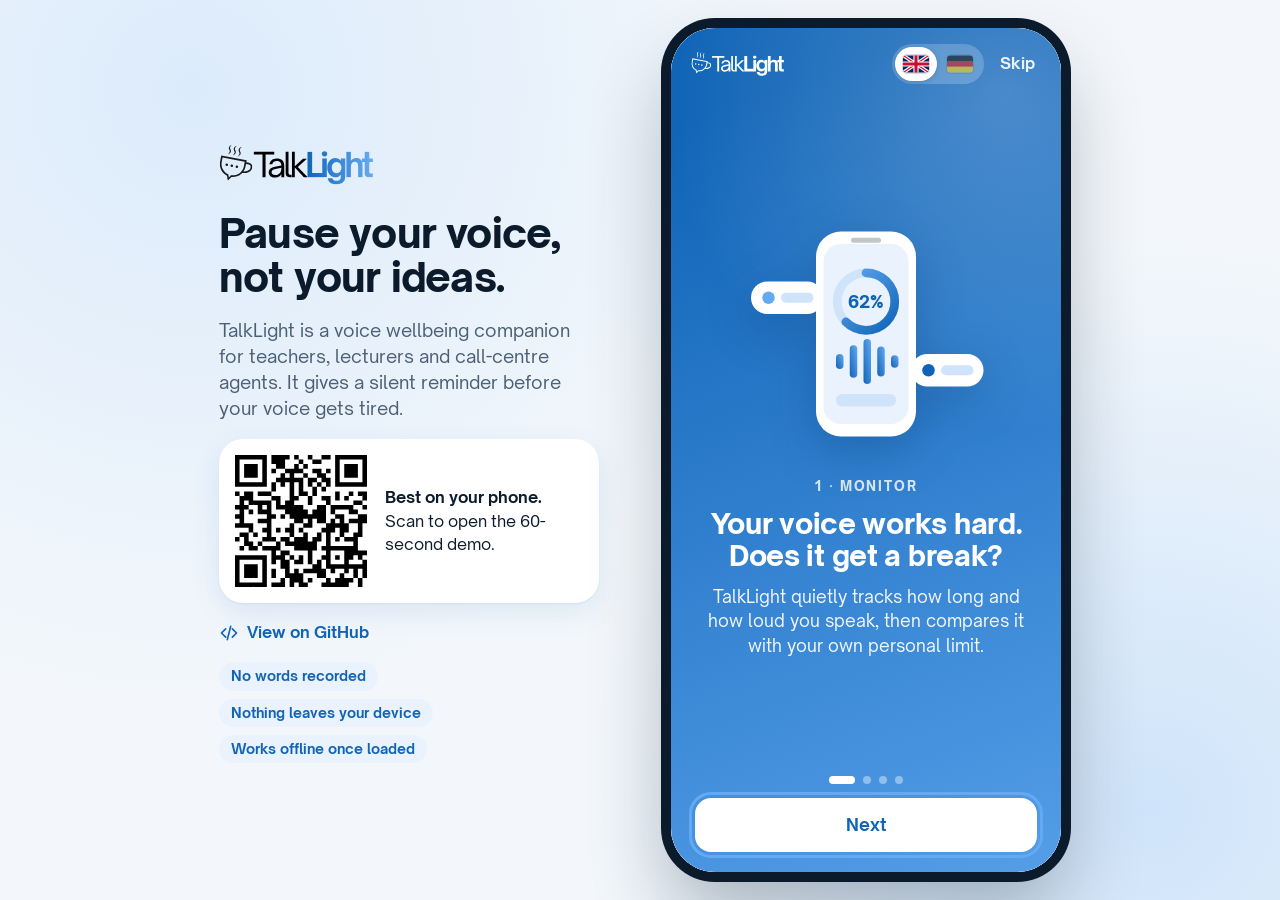
==== commit c458aad4: "Calendar options, GitHub link, official cup icons, layout fixes - Plan: connect-a-calendar sheet (de" ====
--- a/index.html
+++ b/index.html
@@ -123,12 +123,15 @@
   <symbol id="i-pausebars" viewBox="0 0 24 24"><g fill="currentColor"><rect x="6" y="5" width="4" height="14" rx="2"/><rect x="14" y="5" width="4" height="14" rx="2"/></g></symbol>
   <symbol id="f-gb" viewBox="0 0 60 40"><clipPath id="gbc"><rect width="60" height="40" rx="6"/></clipPath><g clip-path="url(#gbc)"><rect width="60" height="40" fill="#012169"/><path d="M0 0l60 40M60 0L0 40" stroke="#fff" stroke-width="8"/><path d="M0 0l60 40M60 0L0 40" stroke="#C8102E" stroke-width="3"/><path d="M30 0v40M0 20h60" stroke="#fff" stroke-width="12"/><path d="M30 0v40M0 20h60" stroke="#C8102E" stroke-width="7"/></g></symbol>
   <symbol id="f-de" viewBox="0 0 60 40"><clipPath id="dec"><rect width="60" height="40" rx="6"/></clipPath><g clip-path="url(#dec)"><rect width="60" height="14" fill="#000"/><rect y="13" width="60" height="14" fill="#DD0000"/><rect y="26" width="60" height="14" fill="#FFCE00"/></g></symbol>
+  <symbol id="i-code" viewBox="0 0 24 24"><g fill="none" stroke="currentColor" stroke-width="2" stroke-linecap="round" stroke-linejoin="round"><path d="M8 7l-5 5 5 5M16 7l5 5-5 5M14 4l-4 16"/></g></symbol>
+  <symbol id="i-upload" viewBox="0 0 24 24"><g fill="none" stroke="currentColor" stroke-width="2" stroke-linecap="round" stroke-linejoin="round"><path d="M12 16V4M7 9l5-5 5 5M4 15v3a2 2 0 0 0 2 2h12a2 2 0 0 0 2-2v-3"/></g></symbol>
+  <symbol id="i-download" viewBox="0 0 24 24"><g fill="none" stroke="currentColor" stroke-width="2" stroke-linecap="round" stroke-linejoin="round"><path d="M12 4v12M7 11l5 5 5-5M4 15v3a2 2 0 0 0 2 2h12a2 2 0 0 0 2-2v-3"/></g></symbol>
   <symbol id="i-gear" viewBox="0 0 24 24"><g fill="none" stroke="currentColor" stroke-width="2" stroke-linecap="round" stroke-linejoin="round"><circle cx="12" cy="12" r="3"/><path d="M12 2.5v3M12 18.5v3M2.5 12h3M18.5 12h3M5.3 5.3l2.1 2.1M16.6 16.6l2.1 2.1M18.7 5.3l-2.1 2.1M7.4 16.6l-2.1 2.1"/></g></symbol>
   <symbol id="i-check" viewBox="0 0 24 24"><path d="M5 12.5l4.5 4.5L19 7.5" fill="none" stroke="currentColor" stroke-width="2.6" stroke-linecap="round" stroke-linejoin="round"/></symbol>
   <symbol id="i-close" viewBox="0 0 24 24"><path d="M6 6l12 12M18 6L6 18" fill="none" stroke="currentColor" stroke-width="2.4" stroke-linecap="round"/></symbol>
   <symbol id="i-mic" viewBox="0 0 24 24"><g fill="none" stroke="currentColor" stroke-width="2" stroke-linecap="round" stroke-linejoin="round"><rect x="9" y="3" width="6" height="11" rx="3"/><path d="M5.5 11.5a6.5 6.5 0 0 0 13 0M12 18v3"/></g></symbol>
   <symbol id="i-drop" viewBox="0 0 24 24"><path d="M12 3C9 7.5 6 10.5 6 14.5a6 6 0 0 0 12 0C18 10.5 15 7.5 12 3z" fill="currentColor"/></symbol>
-  <symbol id="i-moon" viewBox="0 0 24 24"><path d="M20 14.5A8.5 8.5 0 0 1 9.5 4a8.5 8.5 0 1 0 10.5 10.5z" fill="currentColor"/></symbol>
+  <symbol id="i-moon" viewBox="0 0 24 24"><g fill="none" stroke="currentColor" stroke-width="2.2" stroke-linecap="round"><circle cx="12" cy="12" r="9"/><path d="M8 12h8"/></g></symbol>
 </svg>
 
 <div class="stage">
@@ -142,6 +145,7 @@
       <div id="qr" class="qr" role="img" aria-label="QR code for this page"></div>
       <p><strong>Best on your phone.</strong><br>Scan to open the 60-second demo.</p>
     </div>
+    <a class="side-link" href="https://github.com/nathanyaqueby/talklight" target="_blank" rel="noopener"><svg aria-hidden="true"><use href="#i-code"/></svg>View on GitHub</a>
     <ul class="side-facts">
       <li>No words recorded</li><li>Nothing leaves your device</li><li>Works offline once loaded</li>
     </ul>
@@ -320,6 +324,7 @@
         <p class="muted small">Take break runs a 10-second countdown that stands in for a 2-minute voice break.</p>
 
         <div class="card band">
+          <img class="band-img" loading="lazy" data-optional src="img/band.png" alt="">
           <span class="tag tag-brand">Coming later</span>
           <h2 class="subtitle">TalkLight Band</h2>
           <p class="muted">An optional wristband with discreet vibration, so you never have to look at a screen mid-lesson. Not part of this demo.</p>
@@ -334,6 +339,12 @@
           <p class="label">Right now</p>
           <p class="now-text" id="nowText"></p>
         </div>
+        <div class="card cal-card">
+          <div class="card-head"><h2 class="subtitle">Calendar</h2></div>
+          <p class="muted" id="calSource">Not connected.</p>
+          <button class="btn btn-soft" id="calConnectBtn" type="button"><svg class="btn-ic" aria-hidden="true"><use href="#i-plan"/></svg>Connect a calendar</button>
+        </div>
+        <p class="note" id="calNote" role="status" hidden></p>
         <button class="toggle" id="autoQuietToggle" type="button" role="switch" aria-checked="true">
           <span class="toggle-ic"><svg aria-hidden="true"><use href="#i-moon"/></svg></span>
           <span class="toggle-text"><span class="toggle-title">Auto Lecture mode</span><span class="muted">Holds reminders while an event is running.</span></span>
@@ -354,6 +365,7 @@
         <div class="card soft" id="planInsightCard">
           <h2 class="subtitle">Smart break windows</h2>
           <ul class="insights" id="planInsights"></ul>
+          <button class="btn btn-ghost" id="exportBtn" type="button"><svg class="btn-ic" aria-hidden="true"><use href="#i-download"/></svg>Add break windows to my calendar</button>
         </div>
         <button class="btn btn-ghost" id="demoMeetingBtn" type="button">Try it: a meeting starts now</button>
         <p class="muted small">Your events stay on this device. TalkLight does not read your real calendar.</p>
@@ -497,6 +509,7 @@
         <button class="toggle" id="setQuiet" type="button" role="switch" aria-checked="false">
           <span class="toggle-text"><span class="toggle-title">Lecture mode</span><span class="muted">Hold reminders until you switch it off.</span></span><span class="switch" aria-hidden="true"></span>
         </button>
+        <a class="row-link" href="https://github.com/nathanyaqueby/talklight" target="_blank" rel="noopener"><svg aria-hidden="true"><use href="#i-code"/></svg>View source on GitHub</a>
         <button class="row-link" id="openAbout" type="button"><svg aria-hidden="true"><use href="#i-info"/></svg>About TalkLight &amp; team</button>
         <button class="row-link" id="setLang" type="button"><svg aria-hidden="true"><use href="#i-globe"/></svg><span>Language</span><b class="row-val" id="setLangVal">English</b></button>
         <button class="row-link" id="openPrivacy" type="button"><svg aria-hidden="true"><use href="#s-shield"/></svg>Privacy &amp; data</button>
@@ -534,7 +547,7 @@
           <button class="btn btn-ghost" id="shareBtn" type="button">Share</button>
           <button class="btn btn-ghost" id="replayBtn" type="button">Try again</button>
         </div>
-        <p class="muted small">The button opens your email app. Nothing is sent from this page.</p>
+        <p class="muted small">The button opens a new message (your email app or GitHub). Nothing is sent from this page.</p>
       </div>
     </div>
 
@@ -548,25 +561,41 @@
         </div>
         <p>TalkLight is a voice wellbeing companion for people who talk for a living: teachers, lecturers and call-centre agents. It tracks speaking time and loudness, never words, and gives a silent reminder before your voice gets tired.</p>
         <div class="steps3">
-          <div><b>Monitor</b><span>Speaking time and loudness</span></div>
-          <div><b>Nudge</b><span>A silent reminder</span></div>
-          <div><b>Rest</b><span>A short break and water</span></div>
+          <div><img src="img/monitor.svg" alt=""><b>Monitor</b><span>Speaking time and loudness</span></div>
+          <div><img src="img/nudge.svg" alt=""><b>Nudge</b><span>A silent reminder</span></div>
+          <div><img src="img/rest.svg" alt=""><b>Rest</b><span>A short break and water</span></div>
         </div>
         <h3 class="sec">The team</h3>
         <ul class="team">
           <li><span class="mem-av" data-ini="LH"><img loading="lazy" data-optional src="img/team/lara-hedenig.jpg" alt=""></span><div><b>Lara Hedenig</b><span>Team Leader</span></div></li>
           <li><span class="mem-av" data-ini="HR"><img loading="lazy" data-optional src="img/team/hannah-raunig.jpg" alt=""></span><div><b>Hannah Raunig</b><span>Operations Lead</span></div></li>
-          <li><span class="mem-av" data-ini="NeS"><img loading="lazy" data-optional src="img/team/negin-shahrokhi.jpg" alt=""></span><div><b>Negin Shahrokhi</b><span>Product Manager</span></div></li>
+          <li><span class="mem-av" data-ini="NS"><img loading="lazy" data-optional src="img/team/negin-shahrokhi.jpg" alt=""></span><div><b>Negin Shahrokhi</b><span>Product Manager</span></div></li>
           <li><span class="mem-av" data-ini="ZK"><img loading="lazy" data-optional src="img/team/zara-khan.jpg" alt=""></span><div><b>Zara Khan</b><span>Product Innovation &amp; Growth</span></div></li>
-          <li><span class="mem-av" data-ini="NaS"><img loading="lazy" data-optional src="img/team/nathanya-satriani.jpg" alt=""></span><div><b>Nathanya Satriani</b><span>Developer</span></div></li>
+          <li><span class="mem-av" data-ini="NS"><img loading="lazy" data-optional src="img/team/nathanya-satriani.jpg" alt=""></span><div><b>Nathanya Satriani</b><span>Developer</span></div></li>
         </ul>
         <div class="uni">
-          <img class="uni-logo" loading="lazy" data-optional src="img/cuas-logo.jpg" alt="Carinthia University of Applied Sciences">
+          <img class="uni-logo" loading="lazy" data-optional src="img/cuas-logo.png" alt="Carinthia University of Applied Sciences">
           <p>A student project of the Entrepreneurship course at Carinthia University of Applied Sciences (CUAS).</p>
         </div>
         <a class="btn btn-primary" id="contactLink3" href="#"><svg class="btn-ic" aria-hidden="true"><use href="#i-mail"/></svg>Contact us</a>
-        <p class="muted small" id="aboutMail"></p>
+        <a class="btn btn-ghost" href="https://github.com/nathanyaqueby/talklight" target="_blank" rel="noopener"><svg class="btn-ic" aria-hidden="true"><use href="#i-code"/></svg>View source on GitHub</a>
+        <p class="muted small" id="aboutMail" hidden></p>
         <p class="muted small">This prototype uses a simulated workday. Wellbeing tips only, not medical advice. Font: Open Sauce Sans (SIL OFL).</p>
+      </div>
+    </div>
+
+    <div class="sheet" id="sheet-cal" role="dialog" aria-modal="true" aria-labelledby="cl-title" hidden>
+      <div class="sheet-bg" data-close></div>
+      <div class="sheet-body">
+        <div class="sheet-head"><h2 id="cl-title">Connect a calendar</h2><button class="icon-btn" type="button" data-close aria-label="Close"><svg aria-hidden="true"><use href="#i-close"/></svg></button></div>
+        <p class="muted">Choose where your day comes from. The connections below load demo data; nothing is read from your real account.</p>
+        <button class="row-link prov" type="button" data-prov="classes"><span class="prov-ic p-cl">E</span><span class="prov-t"><b>Entrepreneurship classes</b><small>Mock timetable</small></span></button>
+        <button class="row-link prov" type="button" data-prov="google"><span class="prov-ic p-g">G</span><span class="prov-t"><b>Google Calendar</b><small>Demo account</small></span></button>
+        <button class="row-link prov" type="button" data-prov="outlook"><span class="prov-ic p-o">O</span><span class="prov-t"><b>Microsoft Outlook</b><small>Demo account</small></span></button>
+        <button class="row-link prov" type="button" data-prov="apple"><span class="prov-ic p-a">A</span><span class="prov-t"><b>Apple Calendar</b><small>Demo account</small></span></button>
+        <button class="btn btn-soft" id="icsBtn" type="button"><svg class="btn-ic" aria-hidden="true"><use href="#i-upload"/></svg>Import a calendar file (.ics)</button>
+        <input type="file" id="icsFile" accept=".ics,text/calendar" hidden>
+        <p class="muted small">A live connection needs a sign-in with your provider, which this prototype does not have. To use your real calendar, export it as .ics (Google, Outlook and Apple all can) and import it here. The file is read on your device and never uploaded.</p>
       </div>
     </div>
 
--- a/css/app.css
+++ b/css/app.css
@@ -342,6 +342,8 @@
 .about-tag{font-weight:800;color:var(--blue);font-size:17px}
 .steps3{display:grid;grid-template-columns:repeat(3,1fr);gap:8px}
 .steps3 div{display:flex;flex-direction:column;gap:2px;padding:10px;border-radius:16px;background:var(--card);box-shadow:var(--shadow);font-size:13px;line-height:1.3}
+.steps3 div{align-items:flex-start}
+.steps3 img{width:44px;height:44px;margin-bottom:6px;object-fit:contain}
 .steps3 b{font-size:15px;color:var(--blue)}
 .steps3 span{color:var(--ink-2)}
 .sec{font-size:17px;font-weight:800;margin-top:4px}
@@ -390,6 +392,25 @@
   .side-facts li{padding:4px 12px;border-radius:999px;background:var(--tint);color:var(--blue);font-size:14px;font-weight:700}
 }
 
+/* ================= SPACING / EXTRAS (late overrides) ================= */
+.card>p+.btn,.card>ul+.btn,.card>.glasses+.btn,.card>.btn{display:flex;width:100%;margin-top:16px}
+.card>.card-head+p{margin-top:2px}
+.buyer>.btn{margin-top:0}
+.card.soft>.btn{margin-top:16px}
+.ill{display:grid;place-items:center;flex:none}
+.band{position:relative;overflow:hidden;min-height:170px;padding-right:132px}
+.band-img{position:absolute;right:8px;bottom:-6px;height:158px;width:auto}
+.prov{gap:12px}
+.prov-ic{display:grid;place-items:center;flex:none;width:40px;height:40px;border-radius:12px;background:var(--tint);color:var(--blue);font-weight:800;font-size:18px}
+.prov-ic.p-cl{background:var(--grad);color:#fff}
+.prov-t{display:flex;flex-direction:column;min-width:0;line-height:1.25}
+.prov-t small{font-weight:600;font-size:13px;color:var(--ink-2)}
+.side-link{display:inline-flex;align-items:center;gap:8px;align-self:flex-start;font-weight:700;color:var(--blue);text-decoration:none}
+.side-link svg{width:20px;height:20px}
+.side-link:hover{text-decoration:underline}
+.cal-card .btn{margin-top:14px}
+a.row-link{text-decoration:none;color:inherit}
+
 /* ================= REDUCED MOTION ================= */
 @media (prefers-reduced-motion:reduce){
   *,*::before,*::after{animation:none!important;transition:none!important}
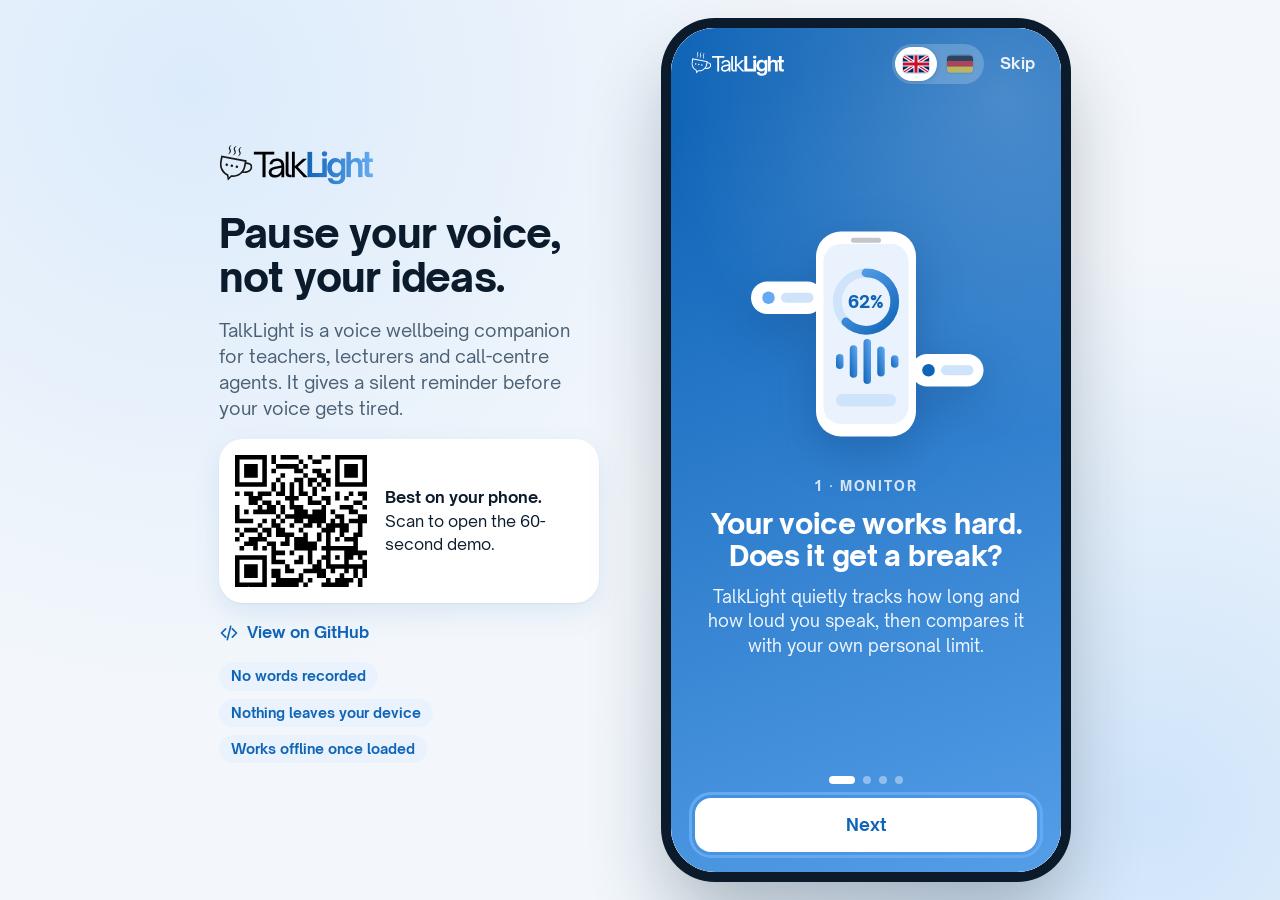
==== commit 4d6f6860: "Fix Pages workflow (separate build/deploy jobs), use official cup on intro, optional calendar logos " ====
--- a/index.html
+++ b/index.html
@@ -463,7 +463,7 @@
         <div class="slide">
           <div class="ill"><svg viewBox="0 0 200 200" aria-hidden="true" class="ill-svg">
             <circle class="breath-a" cx="100" cy="104" r="70" fill="rgba(255,255,255,.14)"/>
-            <g transform="translate(34 34) scale(1.25)"><g class="float"><g fill="none" stroke="#fff" stroke-width="5.5" stroke-linecap="round" stroke-linejoin="round"><path d="M30 30c-4-5 4-8 0-14M46 30c-4-5 4-8 0-14M62 30c-4-5 4-8 0-14"/><path d="M76 54c15-4 17 14-1.5 17"/><path d="M15 40 L79 41 C79 66 66 80 47 80 C40 80 34 78.5 30 76 L15 92 L21 68 C16 61 15 50 15 40 Z" fill="rgba(255,255,255,.18)"/></g><g fill="#fff"><circle cx="33" cy="59" r="4"/><circle cx="47" cy="60" r="4"/><circle cx="61" cy="60" r="4"/></g></g></g>
+            <g transform="translate(36 22)"><image class="float" href="img/cup-white.svg" width="112" height="120"/></g>
             <g transform="translate(134 118)"><g class="float2"><use href="#s-glass" width="48" height="48"/></g></g>
             <g fill="#fff" opacity=".85"><path class="float2" d="M22 140c-4 6-6 9-6 12a6 6 0 0 0 12 0c0-3-2-6-6-12z"/><path class="float" d="M176 62c-3 5-5 7-5 10a5 5 0 0 0 10 0c0-3-2-5-5-10z"/></g>
           </svg></div>
@@ -590,9 +590,9 @@
         <div class="sheet-head"><h2 id="cl-title">Connect a calendar</h2><button class="icon-btn" type="button" data-close aria-label="Close"><svg aria-hidden="true"><use href="#i-close"/></svg></button></div>
         <p class="muted">Choose where your day comes from. The connections below load demo data; nothing is read from your real account.</p>
         <button class="row-link prov" type="button" data-prov="classes"><span class="prov-ic p-cl">E</span><span class="prov-t"><b>Entrepreneurship classes</b><small>Mock timetable</small></span></button>
-        <button class="row-link prov" type="button" data-prov="google"><span class="prov-ic p-g">G</span><span class="prov-t"><b>Google Calendar</b><small>Demo account</small></span></button>
-        <button class="row-link prov" type="button" data-prov="outlook"><span class="prov-ic p-o">O</span><span class="prov-t"><b>Microsoft Outlook</b><small>Demo account</small></span></button>
-        <button class="row-link prov" type="button" data-prov="apple"><span class="prov-ic p-a">A</span><span class="prov-t"><b>Apple Calendar</b><small>Demo account</small></span></button>
+        <button class="row-link prov" type="button" data-prov="google"><span class="prov-ic p-g">G<img data-optional src="img/cal/google.svg" alt=""></span><span class="prov-t"><b>Google Calendar</b><small>Demo account</small></span></button>
+        <button class="row-link prov" type="button" data-prov="outlook"><span class="prov-ic p-o">O<img data-optional src="img/cal/outlook.svg" alt=""></span><span class="prov-t"><b>Microsoft Outlook</b><small>Demo account</small></span></button>
+        <button class="row-link prov" type="button" data-prov="apple"><span class="prov-ic p-a">A<img data-optional src="img/cal/apple.svg" alt=""></span><span class="prov-t"><b>Apple Calendar</b><small>Demo account</small></span></button>
         <button class="btn btn-soft" id="icsBtn" type="button"><svg class="btn-ic" aria-hidden="true"><use href="#i-upload"/></svg>Import a calendar file (.ics)</button>
         <input type="file" id="icsFile" accept=".ics,text/calendar" hidden>
         <p class="muted small">A live connection needs a sign-in with your provider, which this prototype does not have. To use your real calendar, export it as .ics (Google, Outlook and Apple all can) and import it here. The file is read on your device and never uploaded.</p>
--- a/css/app.css
+++ b/css/app.css
@@ -402,6 +402,8 @@
 .band-img{position:absolute;right:8px;bottom:-6px;height:158px;width:auto}
 .prov{gap:12px}
 .prov-ic{display:grid;place-items:center;flex:none;width:40px;height:40px;border-radius:12px;background:var(--tint);color:var(--blue);font-weight:800;font-size:18px}
+.prov-ic{position:relative;overflow:hidden}
+.prov-ic img{position:absolute;inset:0;width:100%;height:100%;object-fit:contain;padding:7px;background:#fff}
 .prov-ic.p-cl{background:var(--grad);color:#fff}
 .prov-t{display:flex;flex-direction:column;min-width:0;line-height:1.25}
 .prov-t small{font-weight:600;font-size:13px;color:var(--ink-2)}
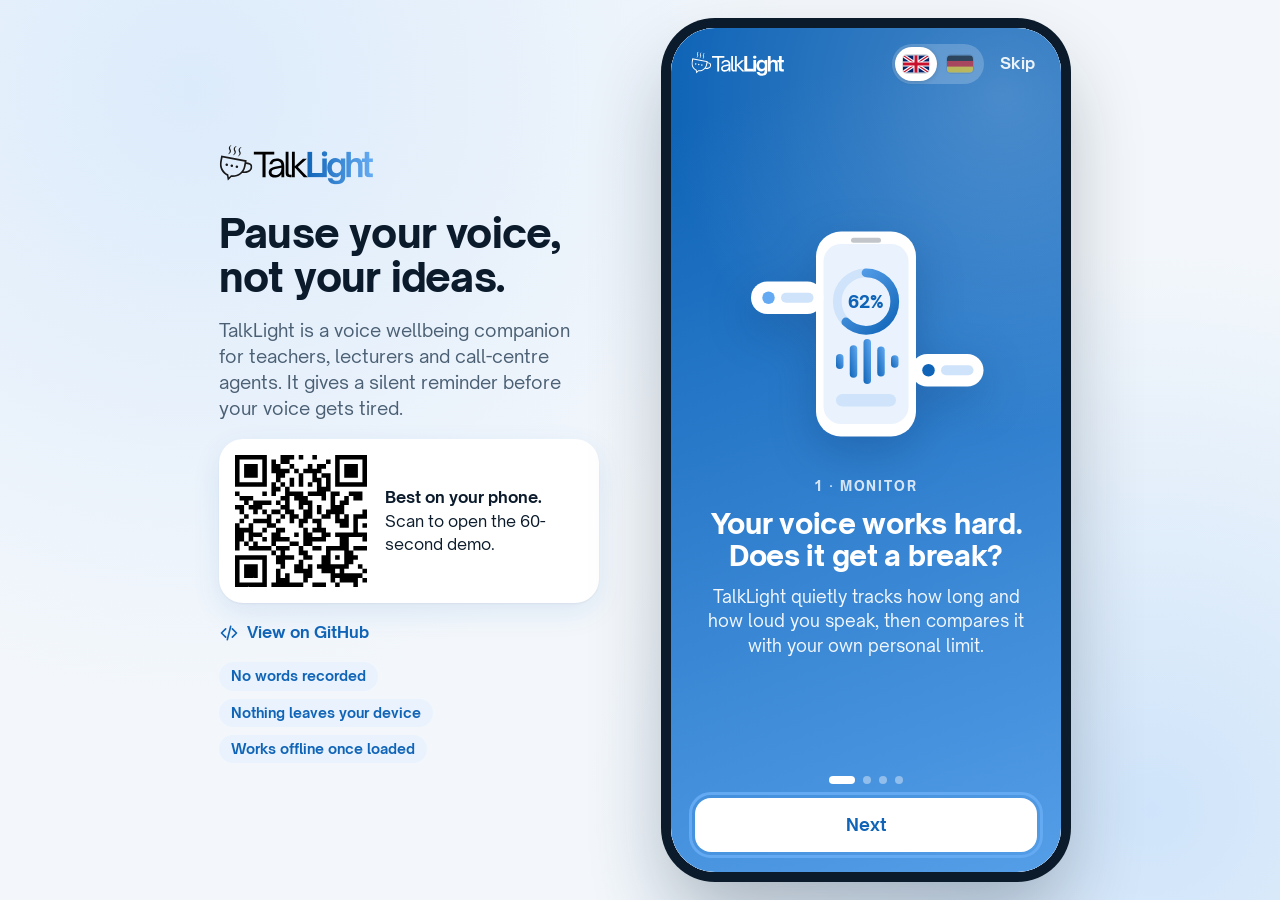
==== commit 128d91d7: "Calendar provider logos (Google, Outlook, Apple, CU) Co-authored-by: Copilot <223556219+Copilot@user" ====
--- a/index.html
+++ b/index.html
@@ -589,9 +589,9 @@
       <div class="sheet-body">
         <div class="sheet-head"><h2 id="cl-title">Connect a calendar</h2><button class="icon-btn" type="button" data-close aria-label="Close"><svg aria-hidden="true"><use href="#i-close"/></svg></button></div>
         <p class="muted">Choose where your day comes from. The connections below load demo data; nothing is read from your real account.</p>
-        <button class="row-link prov" type="button" data-prov="classes"><span class="prov-ic p-cl">E</span><span class="prov-t"><b>Entrepreneurship classes</b><small>Mock timetable</small></span></button>
-        <button class="row-link prov" type="button" data-prov="google"><span class="prov-ic p-g">G<img data-optional src="img/cal/google.svg" alt=""></span><span class="prov-t"><b>Google Calendar</b><small>Demo account</small></span></button>
-        <button class="row-link prov" type="button" data-prov="outlook"><span class="prov-ic p-o">O<img data-optional src="img/cal/outlook.svg" alt=""></span><span class="prov-t"><b>Microsoft Outlook</b><small>Demo account</small></span></button>
+        <button class="row-link prov" type="button" data-prov="classes"><span class="prov-ic p-cl">E<img data-optional src="img/cal/cu_logo.svg" alt=""></span><span class="prov-t"><b>Entrepreneurship classes</b><small>Mock timetable</small></span></button>
+        <button class="row-link prov" type="button" data-prov="google"><span class="prov-ic p-g">G<img data-optional src="img/cal/google.webp" alt=""></span><span class="prov-t"><b>Google Calendar</b><small>Demo account</small></span></button>
+        <button class="row-link prov" type="button" data-prov="outlook"><span class="prov-ic p-o">O<img data-optional src="img/cal/outlook.webp" alt=""></span><span class="prov-t"><b>Microsoft Outlook</b><small>Demo account</small></span></button>
         <button class="row-link prov" type="button" data-prov="apple"><span class="prov-ic p-a">A<img data-optional src="img/cal/apple.svg" alt=""></span><span class="prov-t"><b>Apple Calendar</b><small>Demo account</small></span></button>
         <button class="btn btn-soft" id="icsBtn" type="button"><svg class="btn-ic" aria-hidden="true"><use href="#i-upload"/></svg>Import a calendar file (.ics)</button>
         <input type="file" id="icsFile" accept=".ics,text/calendar" hidden>
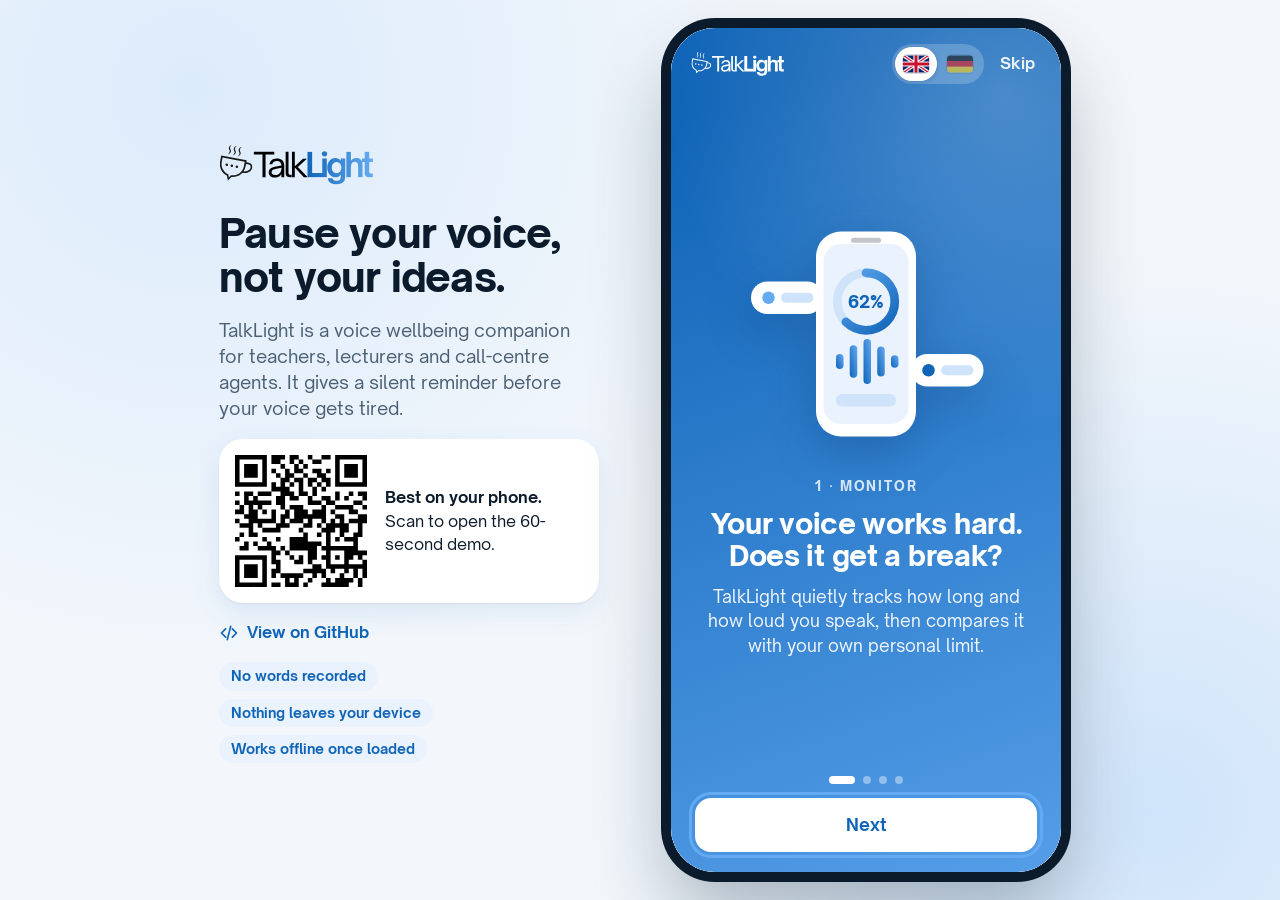
==== commit 154ca85d: "Live layout (CTA in view), cup icon, English mock events, mic error messages, tab bar fix Co-authore" ====
--- a/index.html
+++ b/index.html
@@ -2,7 +2,7 @@
 <html lang="en">
 <head>
 <meta charset="utf-8">
-<meta name="viewport" content="width=device-width, initial-scale=1, viewport-fit=cover">
+<meta name="viewport" content="width=device-width, initial-scale=1">
 <meta name="theme-color" content="#DCEBFB">
 <meta name="color-scheme" content="light">
 <meta name="description" content="TalkLight: a voice wellbeing companion for people who talk for a living. Pause your voice, not your ideas.">
@@ -187,6 +187,12 @@
               <p class="who-name" id="whoName">Teacher</p>
               <p class="role-line" id="roleLine"></p>
             </div>
+            <svg class="wave" id="wave" viewBox="0 0 70 40" preserveAspectRatio="xMaxYMid meet" aria-hidden="true">
+            <rect x="3" y="14" width="6" height="12" rx="3"/><rect x="13" y="9" width="6" height="22" rx="3"/>
+            <rect x="23" y="4" width="6" height="32" rx="3"/><rect x="33" y="1" width="6" height="38" rx="3"/>
+            <rect x="43" y="4" width="6" height="32" rx="3"/><rect x="53" y="9" width="6" height="22" rx="3"/>
+            <rect x="63" y="14" width="6" height="12" rx="3"/>
+          </svg>
           </div>
           <div class="ring">
             <svg viewBox="0 0 132 132" aria-hidden="true">
@@ -201,15 +207,13 @@
           </div>
           <p class="state-pill"><i></i><span id="stateText">Healthy range</span></p>
           <p class="cal-badge" id="calBadge" hidden><svg aria-hidden="true"><use href="#i-check"/></svg>Calibrated to your voice</p>
-          <svg class="wave" id="wave" viewBox="0 0 70 40" preserveAspectRatio="xMidYMid meet" aria-hidden="true">
-            <rect x="3" y="14" width="6" height="12" rx="3"/><rect x="13" y="9" width="6" height="22" rx="3"/>
-            <rect x="23" y="4" width="6" height="32" rx="3"/><rect x="33" y="1" width="6" height="38" rx="3"/>
-            <rect x="43" y="4" width="6" height="32" rx="3"/><rect x="53" y="9" width="6" height="22" rx="3"/>
-            <rect x="63" y="14" width="6" height="12" rx="3"/>
-          </svg>
+          <div class="cta-row">
+            <button class="btn btn-primary btn-grow" id="startBtn" type="button">Simulate my workday</button>
+            <button class="btn btn-ghost" id="resetBtn" type="button">Reset</button>
+          </div>
           <div class="kpis">
             <div class="kpi"><svg aria-hidden="true"><use href="#i-clock"/></svg><b id="timer">00:00</b><span>Speaking today</span></div>
-            <div class="kpi"><svg aria-hidden="true"><use href="#i-pausebars"/></svg><b id="kBreaks">0</b><span>Breaks</span></div>
+            <div class="kpi"><i class="cup-ic" aria-hidden="true"></i><b id="kBreaks">0</b><span>Breaks</span></div>
             <div class="kpi"><svg aria-hidden="true"><use href="#i-drop"/></svg><b id="kWater">0/8</b><span>Water</span></div>
           </div>
         </div>
@@ -221,10 +225,6 @@
         </div>
         <p class="muted small">Population figures from research, not your personal risk.</p>
 
-        <div class="row">
-          <button class="btn btn-primary btn-grow" id="startBtn" type="button">Simulate my workday</button>
-          <button class="btn btn-ghost" id="resetBtn" type="button">Reset</button>
-        </div>
         <button class="toggle" id="micToggle" type="button" role="switch" aria-checked="false">
           <span class="toggle-ic"><svg aria-hidden="true"><use href="#i-mic"/></svg></span>
           <span class="toggle-text"><span class="toggle-title">Use my voice (on-device)</span><span class="muted">Reads volume only. Never records.</span></span>
--- a/css/app.css
+++ b/css/app.css
@@ -220,7 +220,7 @@
 
 /* ================= COACH, TOAST, PULSE ================= */
 .coach{display:flex;flex-wrap:wrap;align-items:center;gap:8px 10px;margin:10px 12px 0;padding:8px 8px 8px 12px;border-radius:16px;background:var(--ink);color:#fff;font-size:14px;line-height:1.3;box-shadow:0 8px 20px rgba(11,27,43,.25)}
-.coach p{flex:1 1 150px;min-width:0}
+.coach p{flex:1 1 110px;min-width:0}
 .coach-step{flex:none;padding:2px 8px;border-radius:999px;background:var(--grad);font-size:12px;font-weight:800}
 .coach-act{flex:none;min-height:36px;padding:4px 14px;border:0;border-radius:12px;background:#fff;color:var(--blue);font-weight:800}
 .coach-x{flex:none;display:grid;place-items:center;width:36px;height:36px;border:0;border-radius:10px;background:none;color:#fff;opacity:.7}
@@ -413,6 +413,27 @@
 .cal-card .btn{margin-top:14px}
 a.row-link{text-decoration:none;color:inherit}
 
+/* ================= LIVE LAYOUT (compact, CTA in view) ================= */
+.screen{gap:12px;padding-top:14px}
+.stage-card{gap:8px;padding:12px}
+.stage-card .avatar{width:44px;height:44px}
+.role-line{font-size:12px;white-space:nowrap;overflow:hidden;text-overflow:ellipsis}
+.who-text{flex:1}
+.who .wave{margin-left:auto;width:44px;height:26px;flex:none}
+.ring{width:min(150px,42vw);margin:0}
+.ring-num{font-size:clamp(30px,9vw,38px)}
+.state-pill{padding:4px 14px;font-size:16px}
+.cta-row{align-self:stretch;display:flex;gap:10px}
+.cta-row .btn{min-height:50px;font-size:16px}
+.kpis{gap:6px}
+.kpi{padding:8px 2px}
+.kpi b{font-size:16px}
+.kpi span{font-size:10.5px}
+.kpi svg,.kpi .cup-ic{width:16px;height:16px;margin-bottom:2px}
+.cup-ic{display:block;background:var(--blue);-webkit-mask:url(../img/cup-white.svg) center/contain no-repeat;mask:url(../img/cup-white.svg) center/contain no-repeat}
+.btn.cta-hint{animation:ctaPulse 1.6s ease-out infinite}
+@keyframes ctaPulse{0%{box-shadow:0 8px 18px rgba(15,100,183,.32),0 0 0 0 rgba(100,170,242,.8)}100%{box-shadow:0 8px 18px rgba(15,100,183,.32),0 0 0 14px rgba(100,170,242,0)}}
+
 /* ================= REDUCED MOTION ================= */
 @media (prefers-reduced-motion:reduce){
   *,*::before,*::after{animation:none!important;transition:none!important}
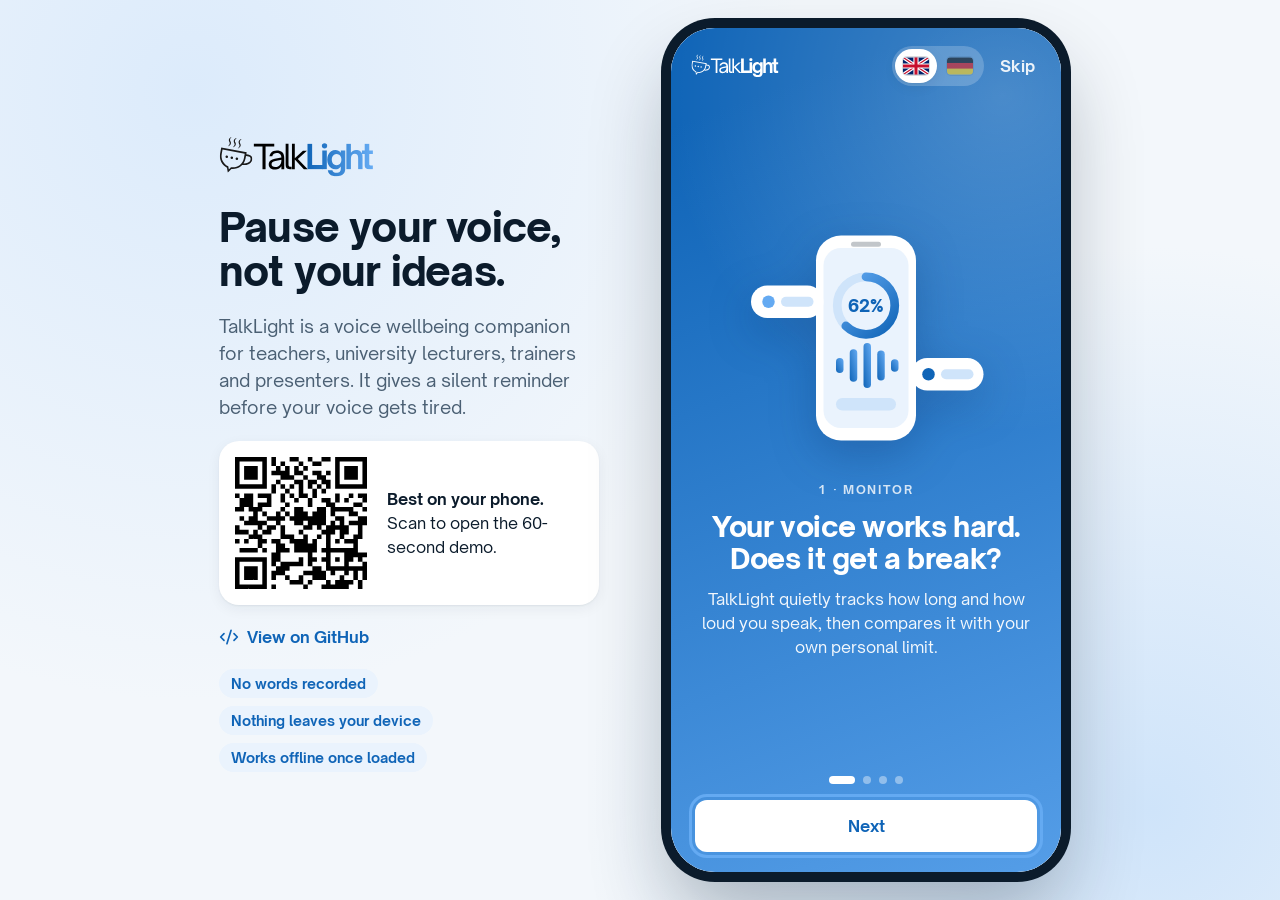
==== commit 54fb3657: "Redesign: design tokens, Lucide icons, new roles, Lottie, artwork slots - Roles are now Teacher, Uni" ====
--- a/index.html
+++ b/index.html
@@ -29,52 +29,52 @@
 </head>
 <body>
 
-<!-- ================= SVG SYMBOLS ================= -->
+<!-- ================= SVG SYMBOLS =================
+     i-*  UI icons from Lucide (ISC licence, see THIRD_PARTY_NOTICES.md); they inherit the text colour.
+     s-*  small illustrations used on the intro; av-*  role avatars; f-*  flags. -->
 <svg width="0" height="0" style="position:absolute" aria-hidden="true" focusable="false">
   <defs>
-    <!-- One gradient per state (CSS variables don't reach into <linearGradient>, so each is explicit) -->
+    <!-- One gradient per state (CSS variables do not reach into <linearGradient>, so each is explicit) -->
     <linearGradient id="g-calm" x1="0" y1="1" x2="1" y2="0"><stop offset="0" stop-color="#0F64B7"/><stop offset="1" stop-color="#64AAF2"/></linearGradient>
     <linearGradient id="g-warning" x1="0" y1="1" x2="1" y2="0"><stop offset="0" stop-color="#F29900"/><stop offset="1" stop-color="#FFC94D"/></linearGradient>
     <linearGradient id="g-rest" x1="0" y1="1" x2="1" y2="0"><stop offset="0" stop-color="#D7373F"/><stop offset="1" stop-color="#FF7A6B"/></linearGradient>
     <linearGradient id="brandG" x1="0" y1="1" x2="1" y2="0"><stop offset="0" stop-color="#0F64B7"/><stop offset="1" stop-color="#64AAF2"/></linearGradient>
   </defs>
-  <symbol id="s-shield" viewBox="0 0 24 24">
-    <path d="M12 2l8 3v6c0 5-3.5 9-8 11-4.5-2-8-6-8-11V5z" fill="url(#brandG)"/>
-    <rect x="8.5" y="11" width="7" height="5.5" rx="1.2" fill="#FFFFFF"/>
-    <path d="M10 11V9.5a2 2 0 0 1 4 0V11" fill="none" stroke="#FFFFFF" stroke-width="1.6"/>
-  </symbol>
-  <symbol id="s-shield-w" viewBox="0 0 24 24">
-    <path d="M12 2l8 3v6c0 5-3.5 9-8 11-4.5-2-8-6-8-11V5z" fill="#FFFFFF"/>
-    <rect x="8.5" y="11" width="7" height="5.5" rx="1.2" fill="#0F64B7"/>
-    <path d="M10 11V9.5a2 2 0 0 1 4 0V11" fill="none" stroke="#0F64B7" stroke-width="1.6"/>
-  </symbol>
+  <symbol id="i-live" viewBox="0 0 24 24"><g fill="none" stroke="currentColor" stroke-width="2" stroke-linecap="round" stroke-linejoin="round"><path d="M2 10v3" /> <path d="M6 6v11" /> <path d="M10 3v18" /> <path d="M14 8v7" /> <path d="M18 5v13" /> <path d="M22 10v3" /></g></symbol>
+  <symbol id="i-alerts" viewBox="0 0 24 24"><g fill="none" stroke="currentColor" stroke-width="2" stroke-linecap="round" stroke-linejoin="round"><path d="M10.268 21a2 2 0 0 0 3.464 0" /> <path d="M22 8c0-2.3-.8-4.3-2-6" /> <path d="M3.262 15.326A1 1 0 0 0 4 17h16a1 1 0 0 0 .74-1.673C19.41 13.956 18 12.499 18 8A6 6 0 0 0 6 8c0 4.499-1.411 5.956-2.738 7.326" /> <path d="M4 2C2.8 3.7 2 5.7 2 8" /></g></symbol>
+  <symbol id="i-plan" viewBox="0 0 24 24"><g fill="none" stroke="currentColor" stroke-width="2" stroke-linecap="round" stroke-linejoin="round"><path d="M8 2v3" /> <path d="M16 2v3" /> <rect x="3" y="3" width="18" height="18" rx="2" /> <path d="M3 9h18" /> <path d="M8 13h.01" /> <path d="M12 13h.01" /> <path d="M16 13h.01" /> <path d="M8 17h.01" /> <path d="M12 17h.01" /> <path d="M16 17h.01" /></g></symbol>
+  <symbol id="i-week" viewBox="0 0 24 24"><g fill="none" stroke="currentColor" stroke-width="2" stroke-linecap="round" stroke-linejoin="round"><path d="M3 3v16a2 2 0 0 0 2 2h16" /> <path d="m19 9-5 5-4-4-3 3" /></g></symbol>
+  <symbol id="i-info" viewBox="0 0 24 24"><g fill="none" stroke="currentColor" stroke-width="2" stroke-linecap="round" stroke-linejoin="round"><circle cx="12" cy="12" r="10" /> <path d="M12 16v-4" /> <path d="M12 8h.01" /></g></symbol>
+  <symbol id="i-globe" viewBox="0 0 24 24"><g fill="none" stroke="currentColor" stroke-width="2" stroke-linecap="round" stroke-linejoin="round"><circle cx="12" cy="12" r="10" /> <path d="M12 2a14.5 14.5 0 0 0 0 20 14.5 14.5 0 0 0 0-20" /> <path d="M2 12h20" /></g></symbol>
+  <symbol id="i-mail" viewBox="0 0 24 24"><g fill="none" stroke="currentColor" stroke-width="2" stroke-linecap="round" stroke-linejoin="round"><path d="m22 7-8.991 5.727a2 2 0 0 1-2.009 0L2 7" /> <rect x="2" y="4" width="20" height="16" rx="2" /></g></symbol>
+  <symbol id="i-settings" viewBox="0 0 24 24"><g fill="none" stroke="currentColor" stroke-width="2" stroke-linecap="round" stroke-linejoin="round"><path d="M9.671 4.136a2.34 2.34 0 0 1 4.659 0 2.34 2.34 0 0 0 3.319 1.915 2.34 2.34 0 0 1 2.33 4.033 2.34 2.34 0 0 0 0 3.831 2.34 2.34 0 0 1-2.33 4.033 2.34 2.34 0 0 0-3.319 1.915 2.34 2.34 0 0 1-4.659 0 2.34 2.34 0 0 0-3.32-1.915 2.34 2.34 0 0 1-2.33-4.033 2.34 2.34 0 0 0 0-3.831A2.34 2.34 0 0 1 6.35 6.051a2.34 2.34 0 0 0 3.319-1.915" /> <circle cx="12" cy="12" r="3" /></g></symbol>
+  <symbol id="i-clock" viewBox="0 0 24 24"><g fill="none" stroke="currentColor" stroke-width="2" stroke-linecap="round" stroke-linejoin="round"><circle cx="12" cy="12" r="10" /> <path d="M12 6v6l4 2" /></g></symbol>
+  <symbol id="i-code" viewBox="0 0 24 24"><g fill="none" stroke="currentColor" stroke-width="2" stroke-linecap="round" stroke-linejoin="round"><path d="m18 16 4-4-4-4" /> <path d="m6 8-4 4 4 4" /> <path d="m14.5 4-5 16" /></g></symbol>
+  <symbol id="i-upload" viewBox="0 0 24 24"><g fill="none" stroke="currentColor" stroke-width="2" stroke-linecap="round" stroke-linejoin="round"><path d="M12 3v12" /> <path d="m17 8-5-5-5 5" /> <path d="M21 15v4a2 2 0 0 1-2 2H5a2 2 0 0 1-2-2v-4" /></g></symbol>
+  <symbol id="i-download" viewBox="0 0 24 24"><g fill="none" stroke="currentColor" stroke-width="2" stroke-linecap="round" stroke-linejoin="round"><path d="M12 15V3" /> <path d="M21 15v4a2 2 0 0 1-2 2H5a2 2 0 0 1-2-2v-4" /> <path d="m7 10 5 5 5-5" /></g></symbol>
+  <symbol id="i-check" viewBox="0 0 24 24"><g fill="none" stroke="currentColor" stroke-width="2" stroke-linecap="round" stroke-linejoin="round"><path d="M20 6 9 17l-5-5" /></g></symbol>
+  <symbol id="i-close" viewBox="0 0 24 24"><g fill="none" stroke="currentColor" stroke-width="2" stroke-linecap="round" stroke-linejoin="round"><path d="M18 6 6 18" /> <path d="m6 6 12 12" /></g></symbol>
+  <symbol id="i-mic" viewBox="0 0 24 24"><g fill="none" stroke="currentColor" stroke-width="2" stroke-linecap="round" stroke-linejoin="round"><path d="M12 19v3" /> <path d="M19 10v2a7 7 0 0 1-14 0v-2" /> <rect x="9" y="2" width="6" height="13" rx="3" /></g></symbol>
+  <symbol id="i-drop" viewBox="0 0 24 24"><g fill="none" stroke="currentColor" stroke-width="2" stroke-linecap="round" stroke-linejoin="round"><path d="M12 22a7 7 0 0 0 7-7c0-2-1-3.9-3-5.5s-3.5-4-4-6.5c-.5 2.5-2 4.9-4 6.5C6 11.1 5 13 5 15a7 7 0 0 0 7 7z" /></g></symbol>
+  <symbol id="i-lecture" viewBox="0 0 24 24"><g fill="none" stroke="currentColor" stroke-width="2" stroke-linecap="round" stroke-linejoin="round"><path d="M2 3h20" /> <path d="M21 3v11a2 2 0 0 1-2 2H5a2 2 0 0 1-2-2V3" /> <path d="m7 21 5-5 5 5" /></g></symbol>
+  <symbol id="i-shield" viewBox="0 0 24 24"><g fill="none" stroke="currentColor" stroke-width="2" stroke-linecap="round" stroke-linejoin="round"><path d="M20 13c0 5-3.5 7.5-7.66 8.95a1 1 0 0 1-.67-.01C7.5 20.5 4 18 4 13V6a1 1 0 0 1 1-1c2 0 4.5-1.2 6.24-2.72a1.17 1.17 0 0 1 1.52 0C14.51 3.81 17 5 19 5a1 1 0 0 1 1 1z" /> <path d="m9 12 2 2 4-4" /></g></symbol>
+  <symbol id="i-pause" viewBox="0 0 24 24"><g fill="none" stroke="currentColor" stroke-width="2" stroke-linecap="round" stroke-linejoin="round"><rect x="14" y="3" width="5" height="18" rx="1" /> <rect x="5" y="3" width="5" height="18" rx="1" /></g></symbol>
+  <symbol id="i-book" viewBox="0 0 24 24"><g fill="none" stroke="currentColor" stroke-width="2" stroke-linecap="round" stroke-linejoin="round"><path d="M12 5v16" /> <path d="M20.001 19A2 2 0 0022 17V5a2 2 0 00-1.999-2L16 3.002A5 5 0 0012 5a5 5 0 00-4-2H4a2 2 0 00-2 2v12a2 2 0 001.999 2H8a5 5 0 014 2 5 5 0 014-2z" /></g></symbol>
+  <symbol id="i-chevron" viewBox="0 0 24 24"><g fill="none" stroke="currentColor" stroke-width="2" stroke-linecap="round" stroke-linejoin="round"><path d="m9 18 6-6-6-6" /></g></symbol>
+  <symbol id="i-replay" viewBox="0 0 24 24"><g fill="none" stroke="currentColor" stroke-width="2" stroke-linecap="round" stroke-linejoin="round"><path d="M3 12a9 9 0 1 0 9-9 9.75 9.75 0 0 0-6.74 2.74L3 8" /> <path d="M3 3v5h5" /></g></symbol>
+  <symbol id="i-trash" viewBox="0 0 24 24"><g fill="none" stroke="currentColor" stroke-width="2" stroke-linecap="round" stroke-linejoin="round"><path d="M10 11v6" /> <path d="M14 11v6" /> <path d="M19 6v14a2 2 0 0 1-2 2H7a2 2 0 0 1-2-2V6" /> <path d="M3 6h18" /> <path d="M8 6V4a2 2 0 0 1 2-2h4a2 2 0 0 1 2 2v2" /></g></symbol>
+  <symbol id="i-plus" viewBox="0 0 24 24"><g fill="none" stroke="currentColor" stroke-width="2" stroke-linecap="round" stroke-linejoin="round"><path d="M5 12h14" /> <path d="M12 5v14" /></g></symbol>
   <symbol id="s-glass" viewBox="0 0 48 48">
     <path d="M11 6h26l-3.5 36h-19z" fill="#FFFFFF" stroke="#0B1B2B" stroke-width="2.4" stroke-linejoin="round"/>
     <path d="M13.2 19h21.6l-2.3 22h-17z" fill="#64AAF2"/>
     <circle cx="20" cy="28" r="2" fill="#FFFFFF"/><circle cx="27" cy="34" r="1.6" fill="#FFFFFF"/>
-  </symbol>
-  <symbol id="s-pause" viewBox="0 0 48 48">
-    <rect x="13" y="11" width="8" height="26" rx="4" fill="url(#brandG)"/>
-    <rect x="27" y="11" width="8" height="26" rx="4" fill="url(#brandG)"/>
-  </symbol>
-  <symbol id="s-book" viewBox="0 0 48 48">
-    <path d="M24 14c-5-3-12-3-16-1v23c4-2 11-2 16 1z" fill="#FFFFFF" stroke="#0B1B2B" stroke-width="2.4" stroke-linejoin="round"/>
-    <path d="M24 14c5-3 12-3 16-1v23c-4-2-11-2-16 1z" fill="#CFE4FA" stroke="#0B1B2B" stroke-width="2.4" stroke-linejoin="round"/>
-  </symbol>
-  <symbol id="s-wave" viewBox="0 0 70 40">
-    <g fill="url(#brandG)">
-      <rect x="3" y="14" width="6" height="12" rx="3"/><rect x="13" y="9" width="6" height="22" rx="3"/>
-      <rect x="23" y="4" width="6" height="32" rx="3"/><rect x="33" y="1" width="6" height="38" rx="3"/>
-      <rect x="43" y="4" width="6" height="32" rx="3"/><rect x="53" y="9" width="6" height="22" rx="3"/>
-      <rect x="63" y="14" width="6" height="12" rx="3"/>
-    </g>
   </symbol>
   <symbol id="s-watch" viewBox="0 0 200 200">
     <rect x="70" y="12" width="60" height="44" rx="10" fill="#0B1B2B"/>
     <rect x="70" y="144" width="60" height="44" rx="10" fill="#0B1B2B"/>
     <rect x="50" y="42" width="100" height="116" rx="30" fill="#0B1B2B"/>
   </symbol>
-  <!-- Role avatars -->
+  <!-- Role avatars (built-in fallbacks; real artwork can replace them, see docs/ILLUSTRATIONS.md) -->
   <symbol id="av-teacher" viewBox="0 0 120 120">
     <circle cx="60" cy="60" r="56" fill="#E8F2FC"/>
     <path d="M25.4 104C28 86 42 78 60 78s32 8 34.6 26A56 56 0 0 1 25.4 104z" fill="#0F64B7" stroke="#0B1B2B" stroke-width="2"/>
@@ -97,41 +97,20 @@
     <circle cx="54" cy="59" r="4.5" fill="none" stroke="#0B1B2B" stroke-width="2"/><circle cx="66" cy="59" r="4.5" fill="none" stroke="#0B1B2B" stroke-width="2"/>
     <path d="M58.5 59h3M56 67q4 3 8 0" fill="none" stroke="#0B1B2B" stroke-width="2" stroke-linecap="round"/>
   </symbol>
-  <symbol id="av-callcentre" viewBox="0 0 120 120">
+  <symbol id="av-presenter" viewBox="0 0 120 120">
     <circle cx="60" cy="60" r="56" fill="#E8F2FC"/>
     <path d="M25.4 104C28 86 42 78 60 78s32 8 34.6 26A56 56 0 0 1 25.4 104z" fill="#64AAF2" stroke="#0B1B2B" stroke-width="2"/>
+    <path d="M51 79l9 20 9-20" fill="none" stroke="#0B1B2B" stroke-width="2.2" stroke-linejoin="round"/>
+    <rect x="54" y="97" width="12" height="10" rx="2" fill="#FFFFFF" stroke="#0B1B2B" stroke-width="2"/>
     <circle cx="60" cy="58" r="17" fill="#FFFFFF" stroke="#0B1B2B" stroke-width="2"/>
-    <circle cx="54" cy="59" r="2" fill="#0B1B2B"/><circle cx="66" cy="59" r="2" fill="#0B1B2B"/>
-    <path d="M56 66q4 3 8 0" fill="none" stroke="#0B1B2B" stroke-width="2" stroke-linecap="round"/>
-    <path d="M42 57a18 18 0 0 1 36 0" fill="none" stroke="#0B1B2B" stroke-width="4" stroke-linecap="round"/>
-    <rect x="36" y="51" width="9" height="15" rx="4" fill="#0F64B7" stroke="#0B1B2B" stroke-width="2"/>
-    <rect x="75" y="51" width="9" height="15" rx="4" fill="#0F64B7" stroke="#0B1B2B" stroke-width="2"/>
-    <path d="M41 66c0 8 5 11 12 11" fill="none" stroke="#0B1B2B" stroke-width="2.5" stroke-linecap="round"/>
-    <circle cx="55" cy="77" r="3" fill="#0B1B2B"/>
+    <path d="M43 56c-1-13 8-21 17-21s18 8 17 21c-4-7-10-9-17-9s-13 2-17 9z" fill="#0B1B2B"/>
+    <circle cx="54" cy="60" r="2" fill="#0B1B2B"/><circle cx="66" cy="60" r="2" fill="#0B1B2B"/>
+    <path d="M55 67q5 4 10 0" fill="none" stroke="#0B1B2B" stroke-width="2" stroke-linecap="round"/>
+    <rect x="86" y="62" width="7" height="20" rx="3.5" fill="#0B1B2B" transform="rotate(18 89 72)"/>
+    <circle cx="85" cy="58" r="7" fill="#0F64B7" stroke="#0B1B2B" stroke-width="2"/>
   </symbol>
-  <!-- UI icons (inherit colour) -->
-  <symbol id="i-live" viewBox="0 0 24 24"><path d="M4 10v4M8 7v10M12 4v16M16 7v10M20 10v4" fill="none" stroke="currentColor" stroke-width="2.2" stroke-linecap="round"/></symbol>
-  <symbol id="i-limit" viewBox="0 0 24 24"><g fill="none" stroke="currentColor" stroke-width="2" stroke-linecap="round"><rect x="2" y="8" width="20" height="8" rx="4"/><path d="M6 12h7M17 5v14"/></g></symbol>
-  <symbol id="i-alerts" viewBox="0 0 24 24"><g fill="none" stroke="currentColor" stroke-width="2" stroke-linecap="round" stroke-linejoin="round"><path d="M6 17V11a6 6 0 0 1 12 0v6l1.5 2h-15z"/><path d="M10 21.5h4"/></g></symbol>
-  <symbol id="i-week" viewBox="0 0 24 24"><g fill="none" stroke="currentColor" stroke-width="2" stroke-linecap="round" stroke-linejoin="round"><path d="M3 21h18M4 16l5-6 4 3 7-8"/></g></symbol>
-  <symbol id="i-plan" viewBox="0 0 24 24"><g fill="none" stroke="currentColor" stroke-width="2" stroke-linecap="round" stroke-linejoin="round"><rect x="3.5" y="5" width="17" height="15" rx="3"/><path d="M3.5 10h17M8 3v4M16 3v4"/></g></symbol>
-  <symbol id="i-info" viewBox="0 0 24 24"><g fill="none" stroke="currentColor" stroke-width="2" stroke-linecap="round"><circle cx="12" cy="12" r="9"/><path d="M12 11v5M12 7.6v.2"/></g></symbol>
-  <symbol id="i-globe" viewBox="0 0 24 24"><g fill="none" stroke="currentColor" stroke-width="2" stroke-linecap="round"><circle cx="12" cy="12" r="9"/><path d="M3 12h18M12 3c3 3 3 15 0 18M12 3c-3 3-3 15 0 18"/></g></symbol>
-  <symbol id="i-mail" viewBox="0 0 24 24"><g fill="none" stroke="currentColor" stroke-width="2" stroke-linecap="round" stroke-linejoin="round"><rect x="3" y="5" width="18" height="14" rx="3"/><path d="M4 7.5l8 6 8-6"/></g></symbol>
-  <symbol id="i-settings" viewBox="0 0 24 24"><g fill="none" stroke="currentColor" stroke-width="2" stroke-linecap="round" stroke-linejoin="round"><path d="M12.22 2h-.44a2 2 0 0 0-2 2v.18a2 2 0 0 1-1 1.73l-.43.25a2 2 0 0 1-2 0l-.15-.08a2 2 0 0 0-2.73.73l-.22.38a2 2 0 0 0 .73 2.73l.15.1a2 2 0 0 1 1 1.72v.51a2 2 0 0 1-1 1.74l-.15.09a2 2 0 0 0-.73 2.73l.22.38a2 2 0 0 0 2.73.73l.15-.08a2 2 0 0 1 2 0l.43.25a2 2 0 0 1 1 1.73V20a2 2 0 0 0 2 2h.44a2 2 0 0 0 2-2v-.18a2 2 0 0 1 1-1.73l.43-.25a2 2 0 0 1 2 0l.15.08a2 2 0 0 0 2.73-.73l.22-.39a2 2 0 0 0-.73-2.73l-.15-.08a2 2 0 0 1-1-1.74v-.5a2 2 0 0 1 1-1.74l.15-.09a2 2 0 0 0 .73-2.73l-.22-.38a2 2 0 0 0-2.73-.73l-.15.08a2 2 0 0 1-2 0l-.43-.25a2 2 0 0 1-1-1.73V4a2 2 0 0 0-2-2z"/><circle cx="12" cy="12" r="3"/></g></symbol>
-  <symbol id="i-clock" viewBox="0 0 24 24"><g fill="none" stroke="currentColor" stroke-width="2" stroke-linecap="round"><circle cx="12" cy="12" r="9"/><path d="M12 7v5l3 2"/></g></symbol>
-  <symbol id="i-pausebars" viewBox="0 0 24 24"><g fill="currentColor"><rect x="6" y="5" width="4" height="14" rx="2"/><rect x="14" y="5" width="4" height="14" rx="2"/></g></symbol>
   <symbol id="f-gb" viewBox="0 0 60 40"><clipPath id="gbc"><rect width="60" height="40" rx="6"/></clipPath><g clip-path="url(#gbc)"><rect width="60" height="40" fill="#012169"/><path d="M0 0l60 40M60 0L0 40" stroke="#fff" stroke-width="8"/><path d="M0 0l60 40M60 0L0 40" stroke="#C8102E" stroke-width="3"/><path d="M30 0v40M0 20h60" stroke="#fff" stroke-width="12"/><path d="M30 0v40M0 20h60" stroke="#C8102E" stroke-width="7"/></g></symbol>
   <symbol id="f-de" viewBox="0 0 60 40"><clipPath id="dec"><rect width="60" height="40" rx="6"/></clipPath><g clip-path="url(#dec)"><rect width="60" height="14" fill="#000"/><rect y="13" width="60" height="14" fill="#DD0000"/><rect y="26" width="60" height="14" fill="#FFCE00"/></g></symbol>
-  <symbol id="i-code" viewBox="0 0 24 24"><g fill="none" stroke="currentColor" stroke-width="2" stroke-linecap="round" stroke-linejoin="round"><path d="M8 7l-5 5 5 5M16 7l5 5-5 5M14 4l-4 16"/></g></symbol>
-  <symbol id="i-upload" viewBox="0 0 24 24"><g fill="none" stroke="currentColor" stroke-width="2" stroke-linecap="round" stroke-linejoin="round"><path d="M12 16V4M7 9l5-5 5 5M4 15v3a2 2 0 0 0 2 2h12a2 2 0 0 0 2-2v-3"/></g></symbol>
-  <symbol id="i-download" viewBox="0 0 24 24"><g fill="none" stroke="currentColor" stroke-width="2" stroke-linecap="round" stroke-linejoin="round"><path d="M12 4v12M7 11l5 5 5-5M4 15v3a2 2 0 0 0 2 2h12a2 2 0 0 0 2-2v-3"/></g></symbol>
-  <symbol id="i-gear" viewBox="0 0 24 24"><g fill="none" stroke="currentColor" stroke-width="2" stroke-linecap="round" stroke-linejoin="round"><circle cx="12" cy="12" r="3"/><path d="M12 2.5v3M12 18.5v3M2.5 12h3M18.5 12h3M5.3 5.3l2.1 2.1M16.6 16.6l2.1 2.1M18.7 5.3l-2.1 2.1M7.4 16.6l-2.1 2.1"/></g></symbol>
-  <symbol id="i-check" viewBox="0 0 24 24"><path d="M5 12.5l4.5 4.5L19 7.5" fill="none" stroke="currentColor" stroke-width="2.6" stroke-linecap="round" stroke-linejoin="round"/></symbol>
-  <symbol id="i-close" viewBox="0 0 24 24"><path d="M6 6l12 12M18 6L6 18" fill="none" stroke="currentColor" stroke-width="2.4" stroke-linecap="round"/></symbol>
-  <symbol id="i-mic" viewBox="0 0 24 24"><g fill="none" stroke="currentColor" stroke-width="2" stroke-linecap="round" stroke-linejoin="round"><rect x="9" y="3" width="6" height="11" rx="3"/><path d="M5.5 11.5a6.5 6.5 0 0 0 13 0M12 18v3"/></g></symbol>
-  <symbol id="i-drop" viewBox="0 0 24 24"><path d="M12 3C9 7.5 6 10.5 6 14.5a6 6 0 0 0 12 0C18 10.5 15 7.5 12 3z" fill="currentColor"/></symbol>
-  <symbol id="i-moon" viewBox="0 0 24 24"><g fill="none" stroke="currentColor" stroke-width="2.2" stroke-linecap="round"><circle cx="12" cy="12" r="9"/><path d="M8 12h8"/></g></symbol>
 </svg>
 
 <div class="stage">
@@ -140,7 +119,7 @@
   <aside class="side" aria-label="About TalkLight">
     <img class="side-logo" src="img/logo.svg" alt="TalkLight" height="56">
     <h2>Pause your voice,<br>not your ideas.</h2>
-    <p>TalkLight is a voice wellbeing companion for teachers, lecturers and call-centre agents. It gives a silent reminder before your voice gets tired.</p>
+    <p>TalkLight is a voice wellbeing companion for teachers, university lecturers, trainers and presenters. It gives a silent reminder before your voice gets tired.</p>
     <div class="side-qr">
       <div id="qr" class="qr" role="img" aria-label="QR code for this page"></div>
       <p><strong>Best on your phone.</strong><br>Scan to open the 60-second demo.</p>
@@ -162,8 +141,9 @@
       <button class="icon-btn" id="settingsBtn" type="button" aria-label="Settings and privacy"><svg aria-hidden="true"><use href="#i-settings"/></svg></button>
     </header>
 
-    <!-- Guided demo -->
-    <div class="coach" id="coach" hidden>
+    <!-- Guided demo: a bubble anchored to the control the visitor should use next (positioned by js/app.js) -->
+    <div class="coach-tip" id="coach" hidden data-pos="below">
+      <i class="coach-arrow" id="coachArrow" aria-hidden="true"></i>
       <span class="coach-step" id="coachStep">1/4</span>
       <p id="coachText"></p>
       <button class="coach-act" id="coachAct" type="button" hidden></button>
@@ -177,22 +157,22 @@
         <div class="seg" role="group" aria-label="Choose your role">
           <button class="chip" type="button" data-role="teacher" aria-pressed="true">Teacher</button>
           <button class="chip" type="button" data-role="lecturer" aria-pressed="false">Lecturer</button>
-          <button class="chip" type="button" data-role="callcentre" aria-pressed="false">Call-centre</button>
+          <button class="chip" type="button" data-role="presenter" aria-pressed="false">Presenter</button>
         </div>
 
         <div class="card stage-card" id="hero">
           <div class="who">
-            <svg class="avatar" viewBox="0 0 120 120" role="img" aria-labelledby="avatarTitle"><title id="avatarTitle">Teacher</title><use id="avatarUse" href="#av-teacher"/></svg>
+            <span class="avatar-wrap" id="avatarWrap" data-ill="role-teacher"><svg class="avatar" viewBox="0 0 120 120" role="img" aria-labelledby="avatarTitle"><title id="avatarTitle">Teacher</title><use id="avatarUse" href="#av-teacher"/></svg></span>
             <div class="who-text">
               <p class="who-name" id="whoName">Teacher</p>
               <p class="role-line" id="roleLine"></p>
             </div>
             <svg class="wave" id="wave" viewBox="0 0 70 40" preserveAspectRatio="xMaxYMid meet" aria-hidden="true">
-            <rect x="3" y="14" width="6" height="12" rx="3"/><rect x="13" y="9" width="6" height="22" rx="3"/>
-            <rect x="23" y="4" width="6" height="32" rx="3"/><rect x="33" y="1" width="6" height="38" rx="3"/>
-            <rect x="43" y="4" width="6" height="32" rx="3"/><rect x="53" y="9" width="6" height="22" rx="3"/>
-            <rect x="63" y="14" width="6" height="12" rx="3"/>
-          </svg>
+              <rect x="3" y="14" width="6" height="12" rx="3"/><rect x="13" y="9" width="6" height="22" rx="3"/>
+              <rect x="23" y="4" width="6" height="32" rx="3"/><rect x="33" y="1" width="6" height="38" rx="3"/>
+              <rect x="43" y="4" width="6" height="32" rx="3"/><rect x="53" y="9" width="6" height="22" rx="3"/>
+              <rect x="63" y="14" width="6" height="12" rx="3"/>
+            </svg>
           </div>
           <div class="ring">
             <svg viewBox="0 0 132 132" aria-hidden="true">
@@ -218,12 +198,39 @@
           </div>
         </div>
 
-        <div class="pills">
-          <span class="pill"><svg aria-hidden="true"><use href="#s-shield"/></svg>No words recorded · On-device</span>
-          <span class="pill">3–5 hrs/day typical speaking</span>
-          <span class="pill">Teachers: 41–58% report voice strain</span>
-        </div>
-        <p class="muted small">Population figures from research, not your personal risk.</p>
+        <div class="card day-card" id="dayCard">
+          <div class="card-head">
+            <h2 class="subtitle">Today</h2>
+            <button class="mini-btn" id="dayPlanBtn" type="button">Edit plan</button>
+          </div>
+          <ul class="events" id="liveEvents"></ul>
+          <div class="empty" id="liveEmpty">
+            <div class="empty-art" data-ill="empty-plan"><svg aria-hidden="true"><use href="#i-plan"/></svg></div>
+            <p class="muted">Nothing planned yet. Add your lessons or sessions and TalkLight finds the best moments for a voice break.</p>
+          </div>
+          <button class="btn btn-soft" id="dayAddBtn" type="button">Plan my day</button>
+        </div>
+
+        <div class="card water">
+          <div class="card-head">
+            <h2 class="subtitle">Water today</h2>
+            <p class="muted" id="waterCount">0 of 8 glasses</p>
+          </div>
+          <div class="glasses" id="glasses" aria-hidden="true"></div>
+          <button class="btn btn-soft" id="waterBtn" type="button"><svg class="btn-ic" aria-hidden="true"><use href="#i-drop"/></svg>I had a glass</button>
+        </div>
+
+        <div class="card rest-card">
+          <div class="card-head">
+            <h2 class="subtitle">Guided voice rest</h2>
+          </div>
+          <p class="muted">A calm 2-minute break with water, slow breathing and a relaxed jaw.</p>
+          <button class="btn btn-soft" id="restBtn" type="button"><i class="cup-ic btn-cup" aria-hidden="true"></i>Start 2-minute rest</button>
+        </div>
+
+        <h2 class="subtitle section-title">Tips for right now</h2>
+        <ul class="tips" id="tips"></ul>
+        <p class="muted small">Voice wellbeing tips, not medical advice.</p>
 
         <button class="toggle" id="micToggle" type="button" role="switch" aria-checked="false">
           <span class="toggle-ic"><svg aria-hidden="true"><use href="#i-mic"/></svg></span>
@@ -232,54 +239,13 @@
         </button>
         <span class="pill mic-pill" id="micPill" hidden><span id="micPillText" role="status"></span><span id="micVoice" aria-hidden="true"></span></span>
         <p class="note" id="micNote" role="status" hidden></p>
-      </section>
-
-      <!-- LIMIT -->
-      <section id="screen-limit" class="screen" aria-labelledby="t-limit" hidden>
-        <h1 id="t-limit" class="title">Your personal limit</h1>
-        <div class="card">
-          <p class="label">Voice load</p>
-          <p class="big" id="limitPct">0%</p>
-          <div class="meter">
-            <span class="mark-label top" style="left:66.667%">Early warning</span>
-            <div class="track-bar" id="meter" role="progressbar" aria-label="Voice load, percent of your limit" aria-valuemin="0" aria-valuemax="120" aria-valuenow="0">
-              <div class="fill" id="meterFill"></div>
-              <span class="mark" style="left:66.667%"></span>
-              <span class="mark solid" style="left:83.333%"></span>
-            </div>
-            <span class="mark-label bottom" style="left:83.333%">Your limit</span>
-          </div>
-          <p class="muted" id="limitLine">Speaking time 0h 00m · Baseline 3h 10m</p>
-        </div>
-
-        <div class="card water">
-          <div class="card-head">
-            <h2 class="subtitle">Water today</h2>
-            <p class="muted" id="waterCount">0 of 8 glasses</p>
-          </div>
-          <div class="glasses" id="glasses" aria-hidden="true"></div>
-          <button class="btn btn-soft" id="waterBtn" type="button"><svg class="btn-ic" aria-hidden="true"><use href="#i-drop"/></svg>I had a glass</button>
-        </div>
-
-        <div class="card rest-card">
-          <div class="card-head">
-            <h2 class="subtitle">Guided voice rest</h2>
-          </div>
-          <p class="muted">A calm 2-minute break with water, slow breathing and a relaxed jaw.</p>
-          <button class="btn btn-soft" id="restBtn" type="button">Start 2-minute rest</button>
-        </div>
-
-        <div class="card">
-          <div class="card-head">
-            <h2 class="subtitle">Your voice baseline</h2>
-          </div>
-          <p class="muted" id="baselineText">Not set yet. A 10-second check lets TalkLight learn your normal speaking volume. It reads volume only and records nothing.</p>
-          <button class="btn btn-ghost" id="baselineBtn" type="button">Run voice check</button>
-        </div>
-
-        <h2 class="subtitle">Tips for right now</h2>
-        <ul class="tips" id="tips"></ul>
-        <p class="muted small">Voice wellbeing tips, not medical advice.</p>
+
+        <div class="pills">
+          <span class="pill"><svg aria-hidden="true"><use href="#i-shield"/></svg>No words recorded · On-device</span>
+          <span class="pill">3–5 hrs/day typical speaking</span>
+          <span class="pill">41% of university teachers have a voice disorder (Azari et al., 2022)</span>
+        </div>
+        <p class="muted small">Population figures from research, not your personal risk.</p>
       </section>
 
       <!-- ALERTS -->
@@ -310,8 +276,8 @@
         <button class="btn btn-ghost" id="previewBtn" type="button">Preview alert</button>
 
         <button class="toggle" id="quietToggle" type="button" role="switch" aria-checked="false">
-          <span class="toggle-ic"><svg aria-hidden="true"><use href="#i-moon"/></svg></span>
-          <span class="toggle-text"><span class="toggle-title">Lecture mode</span><span class="muted">Holds reminders during lessons, calls or meetings.</span></span>
+          <span class="toggle-ic"><svg aria-hidden="true"><use href="#i-lecture"/></svg></span>
+          <span class="toggle-text"><span class="toggle-title">Lecture mode</span><span class="muted">Holds reminders during lessons, workshops or meetings.</span></span>
           <span class="switch" aria-hidden="true"></span>
         </button>
         <p class="note" id="quietNote" role="status" hidden></p>
@@ -334,7 +300,7 @@
       <!-- PLAN -->
       <section id="screen-plan" class="screen" aria-labelledby="t-plan" hidden>
         <h1 id="t-plan" class="title">Your day</h1>
-        <p class="muted">Add your lessons, meetings or calls. TalkLight finds good moments for a voice break and can hold reminders while you speak.</p>
+        <p class="muted">Add your lessons, sessions or meetings. TalkLight finds good moments for a voice break and can hold reminders while you speak.</p>
         <div class="card now-card" id="nowCard">
           <p class="label">Right now</p>
           <p class="now-text" id="nowText"></p>
@@ -346,7 +312,7 @@
         </div>
         <p class="note" id="calNote" role="status" hidden></p>
         <button class="toggle" id="autoQuietToggle" type="button" role="switch" aria-checked="true">
-          <span class="toggle-ic"><svg aria-hidden="true"><use href="#i-moon"/></svg></span>
+          <span class="toggle-ic"><svg aria-hidden="true"><use href="#i-lecture"/></svg></span>
           <span class="toggle-text"><span class="toggle-title">Auto Lecture mode</span><span class="muted">Holds reminders while an event is running.</span></span>
           <span class="switch" aria-hidden="true"></span>
         </button>
@@ -391,13 +357,12 @@
           <button class="btn btn-onink" id="teamBtn" type="button">See a sample team view</button>
         </div>
         <button class="btn btn-ghost" id="summaryBtn" type="button">See my demo summary</button>
-        <p class="muted small">Teachers: 41–58% report voice strain (population figure, not your personal risk).</p>
+        <p class="muted small">41% of university teachers have a voice disorder (Azari et al., 2022). A population figure, not your personal risk.</p>
       </section>
     </main>
 
     <nav class="tabbar" id="tabbar" aria-label="Main">
       <button class="tab" type="button" data-tab="live" aria-current="page"><span class="ic"><svg aria-hidden="true"><use href="#i-live"/></svg></span>Live</button>
-      <button class="tab" type="button" data-tab="limit"><span class="ic"><svg aria-hidden="true"><use href="#i-limit"/></svg></span>Limit</button>
       <button class="tab" type="button" data-tab="alerts"><span class="ic"><svg aria-hidden="true"><use href="#i-alerts"/></svg></span>Alerts</button>
       <button class="tab" type="button" data-tab="plan"><span class="ic"><svg aria-hidden="true"><use href="#i-plan"/></svg></span>Plan</button>
       <button class="tab" type="button" data-tab="week"><span class="ic"><svg aria-hidden="true"><use href="#i-week"/></svg></span>Week</button>
@@ -414,8 +379,9 @@
     <section class="breakguide" id="breakGuide" role="dialog" aria-modal="true" aria-labelledby="bgTitle" hidden>
       <p class="step-tag" id="bgKicker">Voice break</p>
       <h2 id="bgTitle">Rest your voice</h2>
-      <div class="breath" aria-hidden="true">
+      <div class="breath" id="breath" aria-hidden="true">
         <i class="breath-ring"></i>
+        <div class="lottie-slot" id="breathLottie"></div>
         <div class="breath-core"><span id="bgPhase">Breathe in</span></div>
       </div>
       <p class="bg-step" id="bgStep"></p>
@@ -436,7 +402,7 @@
       </div>
       <div class="slides-clip"><div class="slides" id="slides">
         <div class="slide">
-          <div class="ill"><svg viewBox="0 0 200 200" aria-hidden="true" class="ill-svg">
+          <div class="ill" data-ill="intro-1"><svg viewBox="0 0 200 200" aria-hidden="true" class="ill-svg">
             <g class="float">
               <rect x="60" y="18" width="80" height="164" rx="20" fill="#fff"/>
               <rect x="66" y="28" width="68" height="144" rx="14" fill="#EAF3FD"/>
@@ -455,13 +421,13 @@
           <p>TalkLight quietly tracks how long and how loud you speak, then compares it with your own personal limit.</p>
         </div>
         <div class="slide">
-          <div class="ill"><svg viewBox="0 0 200 200" aria-hidden="true" class="ill-svg"><circle class="ripple r1" cx="100" cy="112" r="70"/><circle class="ripple r2" cx="100" cy="112" r="84"/><g transform="translate(0 12)"><use href="#s-watch"/><rect x="60" y="52" width="80" height="96" rx="22" fill="#FFC24D"/><path d="M90 92v10M100 86v22M110 92v10" stroke="#0B1B2B" stroke-width="4" stroke-linecap="round"/></g><g class="float2"><rect x="6" y="6" width="104" height="38" rx="14" fill="#fff"/><circle cx="28" cy="25" r="11" fill="#EAF3FD"/><path d="M28 18v8l4 3" fill="none" stroke="#0F64B7" stroke-width="2.5" stroke-linecap="round"/><rect x="46" y="16" width="54" height="7" rx="3.5" fill="#0B1B2B" opacity=".75"/><rect x="46" y="28" width="38" height="6" rx="3" fill="#CFE4FA"/></g></svg></div>
+          <div class="ill" data-ill="intro-2"><svg viewBox="0 0 200 200" aria-hidden="true" class="ill-svg"><circle class="ripple r1" cx="100" cy="112" r="70"/><circle class="ripple r2" cx="100" cy="112" r="84"/><g transform="translate(0 12)"><use href="#s-watch"/><rect x="60" y="52" width="80" height="96" rx="22" fill="#FFC24D"/><path d="M90 92v10M100 86v22M110 92v10" stroke="#0B1B2B" stroke-width="4" stroke-linecap="round"/></g><g class="float2"><rect x="6" y="6" width="104" height="38" rx="14" fill="#fff"/><circle cx="28" cy="25" r="11" fill="#EAF3FD"/><path d="M28 18v8l4 3" fill="none" stroke="#0F64B7" stroke-width="2.5" stroke-linecap="round"/><rect x="46" y="16" width="54" height="7" rx="3.5" fill="#0B1B2B" opacity=".75"/><rect x="46" y="28" width="38" height="6" rx="3" fill="#CFE4FA"/></g></svg></div>
           <p class="step-tag">2 · Nudge</p>
           <h2>A silent reminder, before it's too late</h2>
-          <p>A gentle vibration or a soft glow. No sounds, no interruptions during your lesson or call.</p>
+          <p>A gentle vibration or a soft glow. No sounds, no interruptions during your lesson or workshop.</p>
         </div>
         <div class="slide">
-          <div class="ill"><svg viewBox="0 0 200 200" aria-hidden="true" class="ill-svg">
+          <div class="ill" data-ill="intro-3"><svg viewBox="0 0 200 200" aria-hidden="true" class="ill-svg">
             <circle class="breath-a" cx="100" cy="104" r="70" fill="rgba(255,255,255,.14)"/>
             <g transform="translate(36 22)"><image class="float" href="img/cup-white.svg" width="112" height="120"/></g>
             <g transform="translate(134 118)"><g class="float2"><use href="#s-glass" width="48" height="48"/></g></g>
@@ -475,9 +441,9 @@
           <h2>Set up in 10 seconds</h2>
           <p class="setup-label">I am a…</p>
           <div class="role-cards" role="group" aria-label="Choose your role">
-            <button type="button" class="role-card" data-role="teacher" aria-pressed="true"><svg aria-hidden="true"><use href="#av-teacher"/></svg>Teacher</button>
-            <button type="button" class="role-card" data-role="lecturer" aria-pressed="false"><svg aria-hidden="true"><use href="#av-lecturer"/></svg>Lecturer</button>
-            <button type="button" class="role-card" data-role="callcentre" aria-pressed="false"><svg aria-hidden="true"><use href="#av-callcentre"/></svg>Call-centre</button>
+            <button type="button" class="role-card" data-role="teacher" aria-pressed="true"><span class="rc-av" data-ill="role-teacher"><svg aria-hidden="true"><use href="#av-teacher"/></svg></span><span class="rc-name">Teacher</span><span class="rc-sub">School</span></button>
+            <button type="button" class="role-card" data-role="lecturer" aria-pressed="false"><span class="rc-av" data-ill="role-lecturer"><svg aria-hidden="true"><use href="#av-lecturer"/></svg></span><span class="rc-name">Lecturer</span><span class="rc-sub">University</span></button>
+            <button type="button" class="role-card" data-role="presenter" aria-pressed="false"><span class="rc-av" data-ill="role-presenter"><svg aria-hidden="true"><use href="#av-presenter"/></svg></span><span class="rc-name">Presenter</span><span class="rc-sub">Training &amp; talks</span></button>
           </div>
           <div class="vcheck" id="vcheck" data-phase="idle">
             <p class="setup-label">Voice check <span class="opt">optional</span></p>
@@ -485,7 +451,7 @@
             <div class="vc-meter" aria-hidden="true"><i id="vcLevel"></i></div>
             <div class="vc-progress" aria-hidden="true"><i id="vcProg"></i></div>
             <button type="button" class="btn btn-onblue" id="vcBtn">Start 10-second check</button>
-            <p class="vc-privacy"><svg aria-hidden="true"><use href="#s-shield-w"/></svg>Reads volume only. Nothing is recorded or sent.</p>
+            <p class="vc-privacy"><svg aria-hidden="true"><use href="#i-shield"/></svg>Reads volume only. Nothing is recorded or sent.</p>
           </div>
         </div>
       </div></div>
@@ -509,12 +475,13 @@
         <button class="toggle" id="setQuiet" type="button" role="switch" aria-checked="false">
           <span class="toggle-text"><span class="toggle-title">Lecture mode</span><span class="muted">Hold reminders until you switch it off.</span></span><span class="switch" aria-hidden="true"></span>
         </button>
+        <button class="row-link" id="baselineBtn" type="button"><svg aria-hidden="true"><use href="#i-mic"/></svg><span class="rl-text">Voice check<small id="baselineText"></small></span><svg class="chev" aria-hidden="true"><use href="#i-chevron"/></svg></button>
         <a class="row-link" href="https://github.com/nathanyaqueby/talklight" target="_blank" rel="noopener"><svg aria-hidden="true"><use href="#i-code"/></svg>View source on GitHub</a>
-        <button class="row-link" id="openAbout" type="button"><svg aria-hidden="true"><use href="#i-info"/></svg>About TalkLight &amp; team</button>
+        <button class="row-link" id="openAbout" type="button"><svg aria-hidden="true"><use href="#i-info"/></svg>About TalkLight &amp; team<svg class="chev" aria-hidden="true"><use href="#i-chevron"/></svg></button>
         <button class="row-link" id="setLang" type="button"><svg aria-hidden="true"><use href="#i-globe"/></svg><span>Language</span><b class="row-val" id="setLangVal">English</b></button>
-        <button class="row-link" id="openPrivacy" type="button"><svg aria-hidden="true"><use href="#s-shield"/></svg>Privacy &amp; data</button>
-        <button class="row-link" id="replayIntro" type="button"><svg aria-hidden="true"><use href="#i-live"/></svg>Replay the intro</button>
-        <button class="row-link" id="resetData" type="button"><svg aria-hidden="true"><use href="#i-close"/></svg>Forget my settings on this device</button>
+        <button class="row-link" id="openPrivacy" type="button"><svg aria-hidden="true"><use href="#i-shield"/></svg>Privacy &amp; data<svg class="chev" aria-hidden="true"><use href="#i-chevron"/></svg></button>
+        <button class="row-link" id="replayIntro" type="button"><svg aria-hidden="true"><use href="#i-replay"/></svg>Replay the intro<svg class="chev" aria-hidden="true"><use href="#i-chevron"/></svg></button>
+        <button class="row-link" id="resetData" type="button"><svg aria-hidden="true"><use href="#i-trash"/></svg>Forget my settings on this device</button>
         <p class="muted small">This is a demo with a simulated workday. Wellbeing tips only, not medical advice.</p>
       </div>
     </div>
@@ -534,6 +501,7 @@
       <div class="sheet-bg" data-close></div>
       <div class="sheet-body">
         <div class="sheet-head"><h2 id="en-title">Nice work. That's TalkLight.</h2><button class="icon-btn" type="button" data-close aria-label="Close"><svg aria-hidden="true"><use href="#i-close"/></svg></button></div>
+        <div class="lottie-slot done-art" id="doneArt" aria-hidden="true"></div>
         <div class="stats" id="stats"></div>
         <p class="muted">A real day is longer, but the idea is the same: notice early, rest briefly, keep your voice.</p>
         <p class="label">Would you use TalkLight?</p>
@@ -559,7 +527,7 @@
           <img class="about-logo" src="img/logo.svg" alt="TalkLight">
           <p class="about-tag">Pause your voice, not your ideas.</p>
         </div>
-        <p>TalkLight is a voice wellbeing companion for people who talk for a living: teachers, lecturers and call-centre agents. It tracks speaking time and loudness, never words, and gives a silent reminder before your voice gets tired.</p>
+        <p>TalkLight is a voice wellbeing companion for people who talk for a living: teachers, university lecturers, trainers and presenters. It tracks speaking time and loudness, never words, and gives a silent reminder before your voice gets tired.</p>
         <div class="steps3">
           <div><img src="img/monitor.svg" alt=""><b>Monitor</b><span>Speaking time and loudness</span></div>
           <div><img src="img/nudge.svg" alt=""><b>Nudge</b><span>A silent reminder</span></div>
@@ -603,7 +571,7 @@
       <div class="sheet-bg" data-close></div>
       <div class="sheet-body">
         <div class="sheet-head"><h2 id="ev-title">Add to your day</h2><button class="icon-btn" type="button" data-close aria-label="Close"><svg aria-hidden="true"><use href="#i-close"/></svg></button></div>
-        <label class="field"><span>What is it?</span><input id="evTitle" type="text" maxlength="40" placeholder="Lesson, meeting, calls" autocomplete="off"></label>
+        <label class="field"><span>What is it?</span><input id="evTitle" type="text" maxlength="40" placeholder="Lesson, workshop, meeting" autocomplete="off"></label>
         <div class="row">
           <label class="field"><span>Starts at</span><input id="evStart" type="time" required></label>
           <label class="field"><span>Length</span>
@@ -623,7 +591,7 @@
       <div class="sheet-body">
         <div class="sheet-head"><h2 id="tm-title">Sample team view</h2><button class="icon-btn" type="button" data-close aria-label="Close"><svg aria-hidden="true"><use href="#i-close"/></svg></button></div>
         <span class="tag tag-brand">Illustrative sample data</span>
-        <p class="muted">What a school or call centre could see: anonymous group totals only. Never names, audio or words.</p>
+        <p class="muted">What a school or training team could see: anonymous group totals only. Never names, audio or words.</p>
         <div class="stats">
           <div class="stat"><b>78%</b><span>of staff stayed within their personal limit</span></div>
           <div class="stat"><b>2.4</b><span>voice breaks per person per day</span></div>
--- a/css/app.css
+++ b/css/app.css
@@ -4,25 +4,43 @@
 @font-face{font-family:"Open Sauce Sans";font-weight:700;font-style:normal;font-display:swap;src:url(../fonts/open-sauce-sans-700.woff2) format("woff2")}
 @font-face{font-family:"Open Sauce Sans";font-weight:800;font-style:normal;font-display:swap;src:url(../fonts/open-sauce-sans-800.woff2) format("woff2")}
 
-/* ================= TOKENS ================= */
+/* ================= DESIGN TOKENS =================
+   Colour: brand blue + sky, ink and greys. The blue->sky gradient is reserved for the primary
+   action, the voice-load ring, the logo and full-screen brand moments (intro, break).
+   Everything else is flat. Amber / coral exist only as warning / rest states. */
 :root{
-  --blue:#0F64B7; --sky:#64AAF2;
-  --grad:linear-gradient(135deg,#0F64B7,#64AAF2);
-  --ink:#0B1B2B; --ink-2:#4A5F73; --bg:#F3F7FB; --card:#FFFFFF; --line:#DCE6F0; --tint:#EAF3FD;
-  --g1:var(--blue); --g2:var(--sky);          /* gradient of the current load state */
-  --on-state:#FFFFFF;                          /* text colour on top of the state gradient */
-  --state:var(--blue);                         /* state colour on white */
-  --radius:22px;
-  --shadow:0 1px 2px rgba(11,27,43,.05),0 10px 28px rgba(15,100,183,.10);
+  /* colour */
+  --blue:#0F64B7; --sky:#64AAF2; --grad:linear-gradient(135deg,#0F64B7,#64AAF2);
+  --ink:#0B1B2B; --ink-2:#4A5F73; --bg:#F3F7FB; --surface:#FFFFFF; --line:#DCE6F0; --tint:#EAF3FD; --track:#E6EEF7;
+  --accent:var(--blue);            /* state colour for fills (follows data-state) */
+  --accent-ink:#FFFFFF;            /* text on top of --accent */
+  --state:var(--blue);             /* state colour for text on white (AA contrast) */
+  --wash:#EAF3FD;                  /* soft state tint behind the Live card */
+  --g1:var(--blue); --g2:var(--sky);
+
+  /* type scale + weights */
+  --fs-xs:12px; --fs-sm:14px; --fs-md:16px; --fs-lg:18px; --fs-xl:22px; --fs-2xl:28px; --fs-3xl:40px;
+  --fw-reg:400; --fw-med:600; --fw-bold:700; --fw-heavy:800;
   --font:"Open Sauce Sans",ui-rounded,system-ui,-apple-system,"Segoe UI",Roboto,sans-serif;
+
+  /* spacing: 4px grid */
+  --s1:4px; --s2:8px; --s3:12px; --s4:16px; --s5:20px; --s6:24px; --s8:32px;
+
+  /* radii: two sizes + pill (sheet corners are the only exception) */
+  --r-sm:12px; --r-lg:20px; --r-pill:999px; --r-sheet:24px;
+
+  /* elevation: two levels + one brand glow for the primary button */
+  --sh-1:0 1px 2px rgba(11,27,43,.06),0 4px 14px rgba(11,27,43,.06);
+  --sh-2:0 12px 32px rgba(11,27,43,.18);
+  --sh-brand:0 8px 20px rgba(15,100,183,.30);
 }
-[data-state="warning"]{--g1:#F29900;--g2:#FFC94D;--on-state:var(--ink);--state:#B86E00}
-[data-state="rest"]{--g1:#D7373F;--g2:#FF7A6B;--on-state:#FFFFFF;--state:#D7373F}
+[data-state="warning"]{--accent:#F29900;--accent-ink:var(--ink);--state:#B86E00;--wash:#FFF1CF;--g1:#F29900;--g2:#FFC94D}
+[data-state="rest"]{--accent:#D7373F;--accent-ink:#FFFFFF;--state:#D7373F;--wash:#FFE0DC;--g1:#D7373F;--g2:#FF7A6B}
 
 /* ================= BASE ================= */
 *,*::before,*::after{box-sizing:border-box}
 html{color-scheme:light;-webkit-text-size-adjust:100%;background:var(--bg)}
-body{margin:0;font-family:var(--font);font-size:16px;line-height:1.45;color:var(--ink);background:var(--bg)}
+body{margin:0;font-family:var(--font);font-size:var(--fs-md);font-weight:var(--fw-reg);line-height:1.5;color:var(--ink);background:var(--bg)}
 h1,h2,h3,p,ul{margin:0}
 ul{padding:0;list-style:none}
 button,a{font:inherit;color:inherit;-webkit-tap-highlight-color:transparent;touch-action:manipulation}
@@ -31,415 +49,391 @@
 [hidden]{display:none!important}
 .sr-only{position:absolute;width:1px;height:1px;overflow:hidden;clip:rect(0 0 0 0);white-space:nowrap}
 .muted{color:var(--ink-2)}
-.small{font-size:14px}
-.label{font-size:12px;font-weight:700;letter-spacing:.12em;text-transform:uppercase;color:var(--ink-2)}
-.title{font-size:28px;font-weight:800;line-height:1.15;letter-spacing:-.01em}
-.subtitle{font-size:19px;font-weight:800;letter-spacing:-.005em}
+.small{font-size:var(--fs-sm)}
+.label{font-size:var(--fs-xs);font-weight:var(--fw-bold);letter-spacing:.1em;text-transform:uppercase;color:var(--ink-2)}
+.title{font-size:var(--fs-2xl);font-weight:var(--fw-heavy);line-height:1.15;letter-spacing:-.015em}
+.subtitle{font-size:var(--fs-lg);font-weight:var(--fw-bold);line-height:1.25}
+.section-title{margin-top:var(--s2)}
+svg.i{width:20px;height:20px}
 
 /* ================= SHELL ================= */
 .stage{display:flex;justify-content:center;align-items:center;min-height:100vh;min-height:100dvh}
 .app{position:relative;display:flex;flex-direction:column;width:100%;max-width:430px;height:100vh;height:100dvh;background:var(--bg);overflow:hidden}
 .side{display:none}
-.topbar{display:flex;align-items:center;gap:10px;padding:calc(10px + env(safe-area-inset-top)) 16px 10px;background:var(--card);border-bottom:1px solid var(--line)}
-.topbar img{display:block;height:34px;width:auto}
-.demo-badge{padding:3px 10px;border-radius:999px;background:var(--tint);color:var(--blue);font-size:12px;font-weight:800;letter-spacing:.06em;text-transform:uppercase}
-.icon-btn{margin-left:auto;display:grid;place-items:center;width:44px;height:44px;border:0;border-radius:14px;background:none;color:var(--ink)}
+.topbar{display:flex;align-items:center;gap:var(--s2);padding:calc(var(--s2) + env(safe-area-inset-top)) var(--s4) var(--s2);background:var(--surface);border-bottom:1px solid var(--line)}
+.topbar img{display:block;height:32px;width:auto}
+.demo-badge{padding:2px var(--s2);border-radius:var(--r-pill);background:var(--tint);color:var(--blue);font-size:var(--fs-xs);font-weight:var(--fw-bold);letter-spacing:.06em;text-transform:uppercase}
+.icon-btn{margin-left:auto;display:grid;place-items:center;width:44px;height:44px;border:0;border-radius:var(--r-sm);background:none;color:var(--ink)}
 .icon-btn:active{background:var(--tint)}
 .icon-btn svg{width:24px;height:24px}
 main{flex:1;overflow-y:auto;overflow-x:hidden;-webkit-overflow-scrolling:touch;overscroll-behavior:contain}
-.screen{display:flex;flex-direction:column;gap:16px;padding:18px 16px 28px}
+.screen{display:flex;flex-direction:column;gap:var(--s4);padding:var(--s4) var(--s4) var(--s8)}
 
 /* ================= COMPONENTS ================= */
-.card{background:var(--card);border-radius:var(--radius);box-shadow:var(--shadow);padding:18px}
+.card{background:var(--surface);border-radius:var(--r-lg);box-shadow:var(--sh-1);padding:var(--s4)}
 .card.soft{background:var(--tint);box-shadow:none}
-.card-head{display:flex;align-items:baseline;justify-content:space-between;gap:12px;margin-bottom:8px}
-.pills{display:flex;flex-wrap:wrap;gap:8px}
-.pill{display:inline-flex;align-items:center;gap:6px;min-height:32px;padding:4px 12px;border-radius:999px;background:var(--card);box-shadow:inset 0 0 0 1px var(--line);font-size:14px;font-weight:600}
-.pill svg{width:16px;height:16px;flex:none}
-.tag{padding:2px 10px;border-radius:999px;background:var(--ink);color:#fff;font-size:12px;font-weight:700}
+.card-head{display:flex;align-items:center;justify-content:space-between;gap:var(--s3);margin-bottom:var(--s2)}
+.card>p+.btn,.card>ul+.btn,.card>.glasses+.btn,.card>.btn{display:flex;width:100%;margin-top:var(--s4)}
+.pills{display:flex;flex-wrap:wrap;gap:var(--s2)}
+.pill{display:inline-flex;align-items:center;gap:6px;min-height:32px;padding:var(--s1) var(--s3);border-radius:var(--r-pill);background:var(--surface);box-shadow:inset 0 0 0 1px var(--line);font-size:var(--fs-sm);font-weight:var(--fw-med)}
+.pill svg{width:16px;height:16px;flex:none;color:var(--blue)}
+.tag{padding:2px var(--s2);border-radius:var(--r-pill);background:var(--ink);color:#fff;font-size:var(--fs-xs);font-weight:var(--fw-bold)}
 .tag-brand{background:var(--tint);color:var(--blue);align-self:flex-start}
-.chips{display:flex;gap:8px}
-.chip{flex:1;min-height:44px;padding:6px 2px;border:0;border-radius:14px;background:var(--card);box-shadow:inset 0 0 0 1px var(--line);font-size:14px;font-weight:700;color:var(--ink-2);white-space:nowrap}
-.chip[aria-pressed="true"]{background:var(--grad);color:#fff;box-shadow:0 6px 14px rgba(15,100,183,.28)}
-.row{display:flex;gap:12px}
-.btn{flex:1;display:inline-flex;align-items:center;justify-content:center;gap:8px;min-height:54px;padding:10px 18px;border:0;border-radius:16px;background:var(--card);color:var(--ink);font-size:17px;font-weight:700;text-decoration:none;text-align:center;transition:transform .1s,box-shadow .2s}
+.chips{display:flex;gap:var(--s2)}
+.chip{flex:1;min-height:44px;padding:6px 2px;border:0;border-radius:var(--r-sm);background:var(--surface);box-shadow:inset 0 0 0 1px var(--line);font-size:var(--fs-sm);font-weight:var(--fw-bold);color:var(--ink-2);white-space:nowrap}
+.chip[aria-pressed="true"]{background:var(--blue);color:#fff;box-shadow:none}
+.row{display:flex;gap:var(--s3)}
+.row-wrap{flex-wrap:wrap}
+.btn{flex:1;display:inline-flex;align-items:center;justify-content:center;gap:var(--s2);min-height:52px;padding:var(--s3) var(--s5);border:0;border-radius:var(--r-sm);background:var(--surface);color:var(--ink);font-size:var(--fs-md);font-weight:var(--fw-bold);text-decoration:none;text-align:center;transition:transform .1s}
 .btn:active{transform:scale(.98)}
-.btn-primary{background:var(--grad);color:#fff;box-shadow:0 8px 18px rgba(15,100,183,.32)}
+.btn-primary{background:var(--grad);color:#fff;box-shadow:var(--sh-brand)}
 .btn-ghost{box-shadow:inset 0 0 0 1.5px var(--line)}
 .btn-soft{background:var(--tint);color:var(--blue)}
 .btn-white{background:#fff;color:var(--blue)}
 .btn-onblue{background:rgba(255,255,255,.18);color:#fff;box-shadow:inset 0 0 0 1.5px rgba(255,255,255,.55)}
+.btn-onink{background:rgba(255,255,255,.12);color:#fff;box-shadow:inset 0 0 0 1.5px rgba(255,255,255,.4)}
 .btn-grow{flex:2}
-.btn:disabled{opacity:.55;cursor:default;box-shadow:none;transform:none}
+.btn:disabled{opacity:.5;cursor:default;box-shadow:none;transform:none}
 .btn-ic{width:20px;height:20px}
-.toggle{display:flex;align-items:center;gap:12px;width:100%;min-height:64px;padding:12px 14px;border:0;border-radius:18px;background:var(--card);box-shadow:var(--shadow);text-align:left}
-.toggle-ic{display:grid;place-items:center;flex:none;width:40px;height:40px;border-radius:12px;background:var(--tint);color:var(--blue)}
+.row-wrap .btn{min-height:44px;font-size:var(--fs-sm);padding:var(--s2) var(--s3)}
+.mini-btn{min-height:36px;padding:0 var(--s3);border:0;border-radius:var(--r-sm);background:var(--tint);color:var(--blue);font-weight:var(--fw-bold)}
+.toggle{display:flex;align-items:center;gap:var(--s3);width:100%;min-height:64px;padding:var(--s3) var(--s4);border:0;border-radius:var(--r-lg);background:var(--surface);box-shadow:var(--sh-1);text-align:left}
+.toggle-ic{display:grid;place-items:center;flex:none;width:40px;height:40px;border-radius:var(--r-sm);background:var(--tint);color:var(--blue)}
 .toggle-ic svg{width:22px;height:22px}
 .toggle-text{flex:1;min-width:0}
-.toggle-title{display:block;font-weight:700}
-.toggle .muted{display:block;font-size:14px;line-height:1.3}
-.switch{position:relative;flex:none;width:52px;height:32px;border-radius:999px;background:#C9D6E3;transition:background .2s}
+.toggle-title{display:block;font-weight:var(--fw-bold)}
+.toggle .muted{display:block;font-size:var(--fs-sm);line-height:1.35}
+.switch{position:relative;flex:none;width:52px;height:32px;border-radius:var(--r-pill);background:#C9D6E3;transition:background .2s}
 .switch::after{content:"";position:absolute;top:4px;left:4px;width:24px;height:24px;border-radius:50%;background:#fff;box-shadow:0 1px 3px rgba(0,0,0,.25);transition:transform .2s}
-.toggle[aria-checked="true"] .switch{background:var(--grad)}
+.toggle[aria-checked="true"] .switch{background:var(--blue)}
 .toggle[aria-checked="true"] .switch::after{transform:translateX(20px)}
-.note{padding:12px 14px;border-radius:14px;background:var(--tint);color:var(--ink)}
+.note{padding:var(--s3) var(--s4);border-radius:var(--r-sm);background:var(--tint)}
 .mic-pill{align-self:flex-start}
+.field{display:flex;flex-direction:column;gap:6px;flex:1;min-width:0;font-weight:var(--fw-bold);font-size:var(--fs-sm);color:var(--ink-2)}
+.field input,.field select{width:100%;min-height:50px;padding:0 var(--s4);border:0;border-radius:var(--r-sm);background:var(--surface);box-shadow:inset 0 0 0 1.5px var(--line);font:inherit;font-weight:var(--fw-med);color:var(--ink)}
+.field input:focus-visible,.field select:focus-visible{outline:3px solid var(--sky);outline-offset:2px}
+.row-link{display:flex;align-items:center;gap:var(--s3);width:100%;min-height:56px;padding:var(--s3) var(--s4);border:0;border-radius:var(--r-sm);background:var(--surface);box-shadow:var(--sh-1);font-weight:var(--fw-bold);text-align:left;text-decoration:none;color:inherit}
+.row-link>svg{width:22px;height:22px;flex:none;color:var(--blue)}
+.rl-text{display:flex;flex-direction:column;min-width:0;line-height:1.3}
+.rl-text small{font-weight:var(--fw-reg);font-size:var(--fs-sm);color:var(--ink-2)}
+.row-val{margin-left:auto;color:var(--blue);font-weight:var(--fw-bold)}
+.row-link>svg.chev{width:18px;height:18px;margin-left:auto;color:var(--ink-2)}
+.btn .cup-ic{width:20px;height:20px;background:currentColor}
+
+/* optional artwork (see docs/ILLUSTRATIONS.md): shown instead of the built-in fallback when the file exists */
+.ill-art{display:block;width:100%;height:100%;object-fit:contain}
+[data-ill].has-art>:not(.ill-art){display:none}
+.lottie-slot{pointer-events:none}
+.lottie-slot svg{display:block;width:100%;height:100%}
 
 /* ================= LIVE ================= */
-
-/* ---- Live: stage card ---- */
-.app{background:linear-gradient(180deg,#E3EFFC 0,var(--bg) 260px)}
-.seg{display:flex;gap:4px;padding:4px;border-radius:16px;background:#DDE8F4}
-.seg .chip{min-height:42px;border-radius:12px;background:transparent;box-shadow:none;color:var(--ink-2)}
-.seg .chip[aria-pressed="true"]{background:#fff;color:var(--blue);box-shadow:0 2px 8px rgba(11,27,43,.14)}
-.stage-card{--wash:#EAF3FD;position:relative;display:flex;flex-direction:column;align-items:center;gap:12px;padding:18px 16px 16px;overflow:hidden;border-radius:28px;
-  background:radial-gradient(120% 70% at 50% 0,var(--wash),#fff 70%)}
-.app[data-state="warning"] .stage-card{--wash:#FFEFC7}
-.app[data-state="rest"] .stage-card{--wash:#FFD9D4}
-.stage-card,.stage-card::after{transition:background .5s}
-.who{align-self:stretch;display:flex;align-items:center;gap:12px}
-.avatar{width:52px;height:52px;flex:none;border-radius:50%;box-shadow:0 0 0 3px #fff,0 4px 12px rgba(15,100,183,.25)}
-.who-text{min-width:0}
-.who-name{font-weight:800;font-size:18px;line-height:1.2}
-.role-line{font-size:13px;color:var(--ink-2);font-weight:600}
-.ring{position:relative;width:min(224px,62vw);aspect-ratio:1;flex:none;margin:4px 0 0}
-.ring::before{content:"";position:absolute;inset:11%;border-radius:50%;background:#fff;box-shadow:0 10px 30px rgba(15,100,183,.12),inset 0 0 0 1px var(--line)}
-.ring svg{position:relative}
-.ring .tick{stroke:var(--ink-2);stroke-width:2.2;stroke-linecap:round;opacity:.55}
+.seg{display:flex;gap:var(--s1);padding:var(--s1);border-radius:var(--r-sm);background:#DDE8F4}
+.seg .chip{min-height:40px;background:transparent;box-shadow:none;color:var(--ink-2)}
+.seg .chip[aria-pressed="true"]{background:#fff;color:var(--blue);box-shadow:var(--sh-1)}
+.stage-card{display:flex;flex-direction:column;align-items:center;gap:var(--s3);padding:var(--s3);background:var(--wash);transition:background .5s}
+.who{align-self:stretch;display:flex;align-items:center;gap:var(--s3)}
+.avatar-wrap{display:block;width:44px;height:44px;flex:none;border-radius:50%;overflow:hidden;box-shadow:0 0 0 3px #fff}
+.avatar{display:block;width:100%;height:100%}
+.who-text{flex:1;min-width:0}
+.who-name{font-weight:var(--fw-bold);font-size:var(--fs-md);line-height:1.2}
+.role-line{font-size:var(--fs-xs);color:var(--ink-2);white-space:nowrap;overflow:hidden;text-overflow:ellipsis}
+.who .wave{margin-left:auto;width:44px;height:26px;flex:none}
+.ring{position:relative;width:min(160px,44vw);aspect-ratio:1;flex:none}
+.ring::before{content:"";position:absolute;inset:11%;border-radius:50%;background:#fff;box-shadow:var(--sh-1)}
+.ring svg{position:relative;width:100%;height:100%;transform:rotate(-90deg)}
+.ring .track{stroke:#D3E3F5}
+.ring .arc{stroke:url(#g-calm);transition:stroke-dashoffset .2s linear}
+.app[data-state="warning"] .ring .arc{stroke:url(#g-warning)}
+.app[data-state="rest"] .ring .arc{stroke:url(#g-rest)}
+.ring .tick{stroke:var(--ink-2);stroke-width:2.2;stroke-linecap:round;opacity:.5}
 .ring-center{position:absolute;inset:0;display:flex;flex-direction:column;align-items:center;justify-content:center}
-.ring-num{font-size:clamp(40px,11vw,52px);font-weight:800;line-height:1;color:var(--state);font-variant-numeric:tabular-nums;letter-spacing:-.03em}
-.ring-cap{margin-top:4px;font-size:12px;font-weight:700;letter-spacing:.12em;text-transform:uppercase;color:var(--ink-2)}
-.state-pill{display:inline-flex;align-items:center;gap:8px;padding:6px 16px;border-radius:999px;background:#fff;box-shadow:0 2px 10px rgba(11,27,43,.08),inset 0 0 0 1px var(--line);font-size:17px;font-weight:800;color:var(--state)}
-.state-pill i{width:10px;height:10px;border-radius:50%;background:var(--state);box-shadow:0 0 0 4px color-mix(in srgb,var(--state) 20%,transparent)}
-.cal-badge{display:inline-flex;align-items:center;gap:4px;padding:2px 10px 2px 6px;border-radius:999px;background:var(--tint);color:var(--blue);font-size:13px;font-weight:700}
-.cal-badge svg{width:16px;height:16px}
-.wave{display:block;width:120px;height:34px}
-.wave rect{fill:url(#brandG);transform-box:fill-box;transform-origin:center;transition:transform .1s linear}
-.app[data-state="warning"] .wave rect{fill:url(#g-warning)}
-.app[data-state="rest"] .wave rect{fill:url(#g-rest)}
+.ring-num{font-size:clamp(30px,9vw,38px);font-weight:var(--fw-heavy);line-height:1;color:var(--state);font-variant-numeric:tabular-nums;letter-spacing:-.03em}
+.ring-cap{margin-top:var(--s1);font-size:var(--fs-xs);font-weight:var(--fw-bold);letter-spacing:.1em;text-transform:uppercase;color:var(--ink-2)}
+.state-pill{display:inline-flex;align-items:center;gap:var(--s2);padding:var(--s1) var(--s3);border-radius:var(--r-pill);background:#fff;box-shadow:inset 0 0 0 1px var(--line);font-size:var(--fs-md);font-weight:var(--fw-bold);color:var(--state)}
+.state-pill i{width:8px;height:8px;border-radius:50%;background:var(--accent)}
+.cal-badge{display:inline-flex;align-items:center;gap:var(--s1);padding:2px var(--s2) 2px 6px;border-radius:var(--r-pill);background:#fff;color:var(--blue);font-size:var(--fs-xs);font-weight:var(--fw-bold)}
+.cal-badge svg{width:14px;height:14px}
+.wave{display:block}
+.wave rect{fill:var(--accent);transform-box:fill-box;transform-origin:center;transition:transform .1s linear}
 .wave.is-on rect{animation:bar .8s ease-in-out infinite alternate}
 .wave rect:nth-child(2n){animation-delay:-.3s}
 .wave rect:nth-child(3n){animation-delay:-.55s}
 .wave.is-quiet rect{transform:scaleY(.2);transition:transform .25s}
 @keyframes bar{to{transform:scaleY(.35)}}
-.kpis{align-self:stretch;display:grid;grid-template-columns:repeat(3,1fr);gap:8px}
-.kpi{display:flex;flex-direction:column;align-items:center;gap:1px;padding:10px 4px;border-radius:18px;background:rgba(255,255,255,.85);box-shadow:inset 0 0 0 1px var(--line)}
-.kpi svg{width:18px;height:18px;color:var(--blue);margin-bottom:2px}
-.kpi b{font-size:19px;line-height:1.15;font-weight:800;font-variant-numeric:tabular-nums}
-.kpi span{font-size:11.5px;font-weight:700;color:var(--ink-2);text-align:center;line-height:1.2}
-
-/* ---- language flags ---- */
-.lang-seg{margin-left:auto;display:flex;gap:2px;padding:3px;border-radius:999px;background:var(--tint)}
-.lang-seg button{display:grid;place-items:center;width:42px;height:34px;padding:0;border:0;border-radius:999px;background:transparent;opacity:.55;transition:opacity .2s,background .2s}
+.cta-row{align-self:stretch;display:flex;gap:var(--s2)}
+.cta-row .btn{min-height:48px}
+.kpis{align-self:stretch;display:grid;grid-template-columns:repeat(3,1fr);gap:var(--s2)}
+.kpi{display:flex;flex-direction:column;align-items:center;gap:2px;padding:var(--s2) var(--s1);border-radius:var(--r-sm);background:rgba(255,255,255,.85)}
+.kpi svg,.kpi .cup-ic{width:16px;height:16px;color:var(--blue)}
+.kpi b{font-size:var(--fs-md);line-height:1.2;font-weight:var(--fw-bold);font-variant-numeric:tabular-nums}
+.kpi span{font-size:11px;font-weight:var(--fw-med);color:var(--ink-2);text-align:center;line-height:1.2}
+.cup-ic{display:block;background:var(--blue);-webkit-mask:url(../img/cup-white.svg) center/contain no-repeat;mask:url(../img/cup-white.svg) center/contain no-repeat}
+
+.day-card .events{margin-bottom:0}
+.empty{display:flex;align-items:center;gap:var(--s3)}
+.empty-art{display:grid;place-items:center;flex:none;width:72px;height:72px;border-radius:var(--r-lg);background:var(--tint);color:var(--blue)}
+.empty-art svg{width:32px;height:32px}
+.empty p{font-size:var(--fs-sm)}
+.glasses{display:flex;gap:6px;margin:var(--s2) 0 0}
+.glass{flex:1;height:32px;border-radius:6px 6px 10px 10px;background:var(--track);transition:background .3s,transform .3s}
+.glass.on{background:var(--sky);transform:translateY(-2px)}
+.tips{display:grid;gap:var(--s2)}
+.tip{display:flex;align-items:center;gap:var(--s3);padding:var(--s3) var(--s4) var(--s3) var(--s3);border-radius:var(--r-lg);background:var(--surface);box-shadow:var(--sh-1)}
+.tip svg{width:40px;height:40px;flex:none;padding:10px;border-radius:var(--r-sm);background:var(--tint);color:var(--blue)}
+
+/* ================= ALERTS ================= */
+.watch-card{position:relative;display:flex;flex-direction:column;align-items:center;gap:var(--s3);text-align:center;overflow:hidden}
+.watch-tags{position:absolute;top:var(--s3);right:var(--s3);display:flex;flex-direction:column;align-items:flex-end;gap:6px;z-index:1}
+.watch{width:min(220px,60vw);height:auto;overflow:visible}
+.face{fill:var(--accent)}
+.w-pct{font:800 28px var(--font);fill:var(--accent-ink)}
+.w-sub{font:800 16px var(--font);fill:var(--accent-ink)}
+.ripple{fill:none;stroke:var(--accent);stroke-width:3;opacity:0;transform-box:fill-box;transform-origin:center}
+[data-state="warning"] .ripple,[data-state="rest"] .ripple{animation:ripple 2.2s ease-out infinite}
+[data-state="rest"] .ripple{animation-duration:1.1s;stroke-width:5}
+.ripple.r2{animation-delay:.4s}
+@keyframes ripple{0%{opacity:.9;transform:scale(.82)}100%{opacity:0;transform:scale(1.08)}}
+.status-pill{padding:var(--s2) var(--s5);border-radius:var(--r-pill);background:var(--accent);color:var(--accent-ink);font-size:var(--fs-md);font-weight:var(--fw-bold)}
+.band{position:relative;overflow:hidden;display:flex;flex-direction:column;gap:6px;min-height:170px;padding-right:132px;background:var(--tint);box-shadow:none}
+.band-img{position:absolute;right:var(--s2);bottom:-6px;height:158px;width:auto}
+
+/* ================= WEEK ================= */
+.chart{display:block;width:100%;height:auto;margin-top:var(--s2)}
+.chart text{font:600 12px var(--font);fill:var(--ink-2)}
+.chart .day{font-weight:700;fill:var(--ink)}
+.chart .tag-today{fill:var(--blue);font-weight:700}
+.chart .ax{stroke:var(--line);stroke-width:2}
+.chart .grid{stroke:var(--line);stroke-width:1}
+.chart .base{stroke:var(--ink-2);stroke-width:1.5;stroke-dasharray:6 5}
+.chart .line{fill:none;stroke:var(--blue);stroke-width:3;stroke-linejoin:round;stroke-linecap:round}
+.chart .area{fill:var(--blue);fill-opacity:.08}
+.chart .dot{fill:#fff;stroke:var(--blue);stroke-width:3}
+.chart .dot.hot{stroke:#D7373F}
+.legend{display:flex;flex-wrap:wrap;gap:6px var(--s4);margin-top:6px;font-size:var(--fs-sm);font-weight:var(--fw-med)}
+.legend span{display:inline-flex;align-items:center;gap:6px}
+.key-dot{width:12px;height:12px;border-radius:50%;background:var(--blue)}
+.key-dash{width:22px;border-top:2px dashed var(--ink-2)}
+.insight{font-size:var(--fs-md)}
+.buyer{display:flex;flex-direction:column;gap:var(--s3);background:var(--ink);color:#fff;box-shadow:var(--sh-2)}
+.buyer .label{color:var(--sky)}
+.buyer-title{font-size:var(--fs-xl);font-weight:var(--fw-heavy);line-height:1.2}
+.buyer .btn{background:#fff;color:var(--ink)}
+.buyer .btn-onink{background:rgba(255,255,255,.12);color:#fff}
+
+/* ================= TAB BAR ================= */
+.tabbar{display:grid;grid-template-columns:repeat(4,1fr);background:var(--surface);border-top:1px solid var(--line);
+  padding:6px max(var(--s2),env(safe-area-inset-right)) calc(6px + env(safe-area-inset-bottom)) max(var(--s2),env(safe-area-inset-left))}
+.tab{display:flex;flex-direction:column;align-items:center;gap:2px;min-height:56px;padding:var(--s1);border:0;border-radius:var(--r-sm);background:none;font-size:var(--fs-xs);font-weight:var(--fw-med);color:var(--ink-2)}
+.tab .ic{display:grid;place-items:center;width:56px;height:30px;border-radius:var(--r-pill);transition:background .2s}
+.tab svg{width:22px;height:22px}
+.tab[aria-current="page"]{color:var(--blue);font-weight:var(--fw-bold)}
+.tab[aria-current="page"] .ic{background:var(--tint)}
+
+/* ================= COACH MARK, TOAST, PULSE ================= */
+.coach-tip{--arrow:24px;position:absolute;left:var(--s3);right:var(--s3);z-index:40;display:flex;flex-wrap:wrap;align-items:center;gap:var(--s2) var(--s3);padding:var(--s3) var(--s2) var(--s3) var(--s3);border-radius:var(--r-sm);background:var(--ink);color:#fff;font-size:var(--fs-sm);line-height:1.4;box-shadow:var(--sh-2);animation:rise .3s ease-out}
+.coach-tip p{flex:1 1 130px;min-width:0}
+.coach-arrow{position:absolute;left:var(--arrow);width:14px;height:14px;background:var(--ink);transform:translateX(-50%) rotate(45deg);border-radius:2px}
+.coach-tip[data-pos="below"] .coach-arrow{top:-6px}
+.coach-tip[data-pos="above"] .coach-arrow{bottom:-6px}
+.coach-step{flex:none;padding:2px var(--s2);border-radius:var(--r-pill);background:var(--blue);font-size:var(--fs-xs);font-weight:var(--fw-bold)}
+.coach-act{flex:none;min-height:36px;padding:var(--s1) var(--s4);border:0;border-radius:var(--r-sm);background:#fff;color:var(--blue);font-weight:var(--fw-bold)}
+.coach-x{flex:none;display:grid;place-items:center;width:36px;height:36px;border:0;border-radius:var(--r-sm);background:none;color:#fff;opacity:.7}
+.coach-x svg{width:18px;height:18px}
+.coach-pulse{animation:coachPulse 1.6s ease-out infinite}
+@keyframes coachPulse{0%{box-shadow:0 0 0 0 rgba(100,170,242,.9)}100%{box-shadow:0 0 0 14px rgba(100,170,242,0)}}
+.toast{position:absolute;left:var(--s3);right:var(--s3);top:calc(64px + env(safe-area-inset-top));z-index:45;display:flex;align-items:center;gap:var(--s3);padding:var(--s3) var(--s3) var(--s3) var(--s4);border-radius:var(--r-sm);background:var(--ink);color:#fff;box-shadow:var(--sh-2);animation:rise .3s ease-out}
+.toast-ic{flex:none;width:22px;height:22px;color:var(--sky)}
+.toast span{flex:1;font-weight:var(--fw-med);line-height:1.3}
+.toast-act{flex:none;min-height:40px;padding:var(--s1) var(--s4);border:0;border-radius:var(--r-sm);background:var(--blue);color:#fff;font-weight:var(--fw-bold)}
+@keyframes rise{from{transform:translateY(12px);opacity:0}to{transform:none;opacity:1}}
+.pulse{position:absolute;inset:0;z-index:30;pointer-events:none;opacity:0;box-shadow:inset 0 0 0 0 var(--g1)}
+.pulse.on{animation:glow 1.4s ease-out}
+@keyframes glow{0%{opacity:1;box-shadow:inset 0 0 0 10px var(--g1),inset 0 0 90px 24px var(--g2)}100%{opacity:0;box-shadow:inset 0 0 0 0 var(--g1),inset 0 0 0 0 var(--g2)}}
+
+/* ================= LANGUAGE FLAGS ================= */
+.lang-seg{margin-left:auto;display:flex;gap:2px;padding:3px;border-radius:var(--r-pill);background:var(--tint)}
+.lang-seg button{display:grid;place-items:center;width:42px;height:34px;padding:0;border:0;border-radius:var(--r-pill);background:transparent;opacity:.55;transition:opacity .2s,background .2s}
 .lang-seg button svg{width:26px;height:18px;border-radius:4px;box-shadow:0 0 0 1px rgba(11,27,43,.15)}
-.lang-seg button[aria-pressed="true"]{opacity:1;background:#fff;box-shadow:0 1px 4px rgba(11,27,43,.18)}
+.lang-seg button[aria-pressed="true"]{opacity:1;background:#fff;box-shadow:var(--sh-1)}
 .lang-seg+.icon-btn{margin-left:0}
-.lang-seg.on-blue{background:rgba(255,255,255,.2);margin-right:4px}
-.lang-seg.on-blue button[aria-pressed="true"]{background:#fff}
-
-/* ---- intro illustrations ---- */
-.ill{display:grid;place-items:center;width:clamp(150px,34dvh,250px);height:clamp(150px,34dvh,250px);margin-bottom:6px}
+.lang-seg.on-blue{background:rgba(255,255,255,.2);margin-right:var(--s1)}
+
+/* ================= INTRO (brand moment: gradient allowed) ================= */
+.intro{position:absolute;inset:0;z-index:50;display:flex;flex-direction:column;color:#fff;overflow:hidden;
+  background:radial-gradient(circle at 85% 8%,rgba(255,255,255,.22),transparent 40%),linear-gradient(160deg,#0F64B7 10%,#64AAF2 120%);
+  padding:env(safe-area-inset-top) 0 env(safe-area-inset-bottom)}
+.intro-top{display:flex;align-items:center;gap:6px;padding:var(--s4) var(--s5)}
+.intro-top img{height:32px;width:auto}
+.intro-skip{min-height:44px;padding:0 6px;border:0;background:none;color:#fff;font-weight:var(--fw-bold);opacity:.9}
+.slides-clip{flex:1;min-height:0;overflow:hidden}
+.slides{display:flex;height:100%;transition:transform .45s cubic-bezier(.3,.8,.3,1)}
+.slide{flex:0 0 100%;min-width:0;display:flex;flex-direction:column;align-items:center;justify-content:center;gap:var(--s3);padding:var(--s2) var(--s6);text-align:center;overflow-y:auto}
+.slide h2{font-size:var(--fs-2xl);line-height:1.15;font-weight:var(--fw-heavy);letter-spacing:-.015em}
+.slide p{font-size:var(--fs-md);opacity:.94;max-width:330px}
+.step-tag{font-size:var(--fs-xs)!important;font-weight:var(--fw-bold)!important;letter-spacing:.14em;text-transform:uppercase;opacity:.8!important}
+.ill{display:grid;place-items:center;flex:none;width:clamp(150px,34dvh,250px);height:clamp(150px,34dvh,250px);margin-bottom:6px}
 .ill-svg{width:100%;height:100%;overflow:visible;filter:drop-shadow(0 14px 22px rgba(4,40,90,.25))}
 .ill-svg .float{animation:float 3.2s ease-in-out infinite}
 .ill-svg .float2{animation:float 4.1s ease-in-out infinite reverse}
 .ill-svg .ripple{stroke:#fff;animation:ripple 2.2s ease-out infinite}
 .ill-svg .breath-a{transform-box:fill-box;transform-origin:center;animation:breathe 6s ease-in-out infinite}
 @keyframes float{50%{transform:translateY(-8px)}}
-
-.ring svg{width:100%;height:100%;transform:rotate(-90deg)}
-.ring .track{stroke:#E6EEF7}
-.ring .arc{stroke:url(#g-calm);transition:stroke-dashoffset .2s linear}
-.app[data-state="warning"] .ring .arc{stroke:url(#g-warning)}
-.app[data-state="rest"] .ring .arc{stroke:url(#g-rest)}
-.cal-badge svg{width:16px;height:16px}
-
-/* ================= LIMIT ================= */
-.big{font-size:56px;font-weight:800;line-height:1.05;color:var(--state);font-variant-numeric:tabular-nums;letter-spacing:-.02em}
-.meter{position:relative;padding:26px 0 28px;margin:8px 0 6px}
-.track-bar{position:relative;height:28px;border-radius:999px;background:#E6EEF7}
-.fill{height:100%;width:0;border-radius:999px;background:linear-gradient(90deg,var(--g1),var(--g2));transition:width .2s linear}
-.mark{position:absolute;top:-6px;bottom:-6px;width:0;border-left:2px dashed var(--ink-2)}
-.mark.solid{border-left:2px solid var(--ink)}
-.mark-label{position:absolute;transform:translateX(-50%);font-size:13px;font-weight:700;white-space:nowrap}
-.mark-label.top{top:0}
-.mark-label.bottom{bottom:0}
-.glasses{display:flex;gap:6px;margin:6px 0 14px}
-.glass{flex:1;height:34px;border-radius:8px 8px 12px 12px;background:#E6EEF7;transition:background .3s,transform .3s}
-.glass.on{background:var(--grad);transform:translateY(-2px)}
-.tips{display:grid;gap:12px}
-.tip{display:flex;align-items:center;gap:12px;padding:14px;border-radius:18px;background:var(--card);box-shadow:var(--shadow);font-weight:600}
-.tip svg{width:48px;height:48px;flex:none;padding:8px;border-radius:50%;background:var(--tint)}
-
-/* ================= ALERTS ================= */
-.watch-card{position:relative;display:flex;flex-direction:column;align-items:center;gap:12px;text-align:center;overflow:hidden}
-.watch-tags{position:absolute;top:14px;right:14px;display:flex;flex-direction:column;align-items:flex-end;gap:6px;z-index:1}
-.watch{width:min(230px,64vw);height:auto;overflow:visible}
-.face{fill:url(#g-calm)}
-.watch-card[data-state="warning"] .face{fill:url(#g-warning)}
-.watch-card[data-state="rest"] .face{fill:url(#g-rest)}
-.w-pct{font:800 28px var(--font);fill:var(--on-state)}
-.w-sub{font:800 16px var(--font);fill:var(--on-state)}
-.ripple{fill:none;stroke:var(--g1);stroke-width:3;opacity:0;transform-box:fill-box;transform-origin:center}
-[data-state="warning"] .ripple{animation:ripple 2.2s ease-out infinite}
-[data-state="rest"] .ripple{animation:ripple 1.1s ease-out infinite;stroke-width:5}
-.ripple.r2{animation-delay:.4s}
-@keyframes ripple{0%{opacity:.9;transform:scale(.82)}100%{opacity:0;transform:scale(1.08)}}
-.status-pill{padding:8px 20px;border-radius:999px;background:linear-gradient(135deg,var(--g1),var(--g2));color:var(--on-state);font-size:18px;font-weight:800}
-.band{display:flex;flex-direction:column;gap:6px;background:linear-gradient(135deg,#fff,var(--tint))}
-
-/* ================= WEEK ================= */
-.chart{display:block;width:100%;height:auto;margin-top:8px}
-.chart text{font:600 12px var(--font);fill:var(--ink-2)}
-.chart .day{font-weight:800;fill:var(--ink)}
-.chart .tag-today{fill:var(--blue);font-weight:700}
-.chart .ax{stroke:var(--line);stroke-width:2}
-.chart .grid{stroke:var(--line);stroke-width:1}
-.chart .base{stroke:var(--ink-2);stroke-width:1.5;stroke-dasharray:6 5}
-.chart .line{fill:none;stroke:url(#brandG);stroke-width:3.5;stroke-linejoin:round;stroke-linecap:round}
-.chart .area{fill:url(#areaG)}
-.chart .dot{fill:#fff;stroke:var(--blue);stroke-width:3}
-.chart .dot.hot{stroke:#D7373F}
-.legend{display:flex;flex-wrap:wrap;gap:6px 16px;margin-top:6px;font-size:14px;font-weight:600}
-.legend span{display:inline-flex;align-items:center;gap:6px}
-.key-dot{width:12px;height:12px;border-radius:50%;background:var(--grad)}
-.key-dash{width:22px;border-top:2px dashed var(--ink-2)}
-.insight{font-size:17px}
-.buyer{display:flex;flex-direction:column;gap:10px;background:var(--ink);color:#fff;box-shadow:0 14px 30px rgba(11,27,43,.25)}
-.buyer .label{color:var(--sky)}
-.buyer-title{font-size:22px;font-weight:800;line-height:1.2}
-.buyer .btn{background:var(--grad);color:#fff}
-
-/* ================= TAB BAR ================= */
-.tabbar{display:grid;grid-template-columns:repeat(5,1fr);background:var(--card);border-top:1px solid var(--line);
-  padding:6px max(8px,env(safe-area-inset-right)) calc(6px + env(safe-area-inset-bottom)) max(8px,env(safe-area-inset-left))}
-.tab{display:flex;flex-direction:column;align-items:center;gap:2px;min-height:56px;padding:4px;border:0;border-radius:12px;background:none;font-size:13px;font-weight:600;color:var(--ink-2)}
-.tab .ic{display:grid;place-items:center;width:54px;height:30px;border-radius:999px;transition:background .2s}
-.tab svg{width:22px;height:22px}
-.tab[aria-current="page"]{color:var(--blue);font-weight:800}
-.tab[aria-current="page"] .ic{background:var(--grad);color:#fff}
-
-/* ================= COACH, TOAST, PULSE ================= */
-.coach{display:flex;flex-wrap:wrap;align-items:center;gap:8px 10px;margin:10px 12px 0;padding:8px 8px 8px 12px;border-radius:16px;background:var(--ink);color:#fff;font-size:14px;line-height:1.3;box-shadow:0 8px 20px rgba(11,27,43,.25)}
-.coach p{flex:1 1 110px;min-width:0}
-.coach-step{flex:none;padding:2px 8px;border-radius:999px;background:var(--grad);font-size:12px;font-weight:800}
-.coach-act{flex:none;min-height:36px;padding:4px 14px;border:0;border-radius:12px;background:#fff;color:var(--blue);font-weight:800}
-.coach-x{flex:none;display:grid;place-items:center;width:36px;height:36px;border:0;border-radius:10px;background:none;color:#fff;opacity:.7}
-.coach-x svg{width:18px;height:18px}
-.toast{position:absolute;left:12px;right:12px;bottom:calc(76px + env(safe-area-inset-bottom));z-index:20;display:flex;align-items:center;gap:10px;padding:10px 10px 10px 14px;border-radius:18px;background:var(--ink);color:#fff;box-shadow:0 14px 30px rgba(11,27,43,.35);animation:rise .3s ease-out}
-.toast-ic{flex:none;width:22px;height:22px;color:var(--sky)}
-.toast span{flex:1;font-weight:600;line-height:1.3}
-.toast-act{flex:none;min-height:40px;padding:4px 14px;border:0;border-radius:12px;background:var(--grad);color:#fff;font-weight:800}
-@keyframes rise{from{transform:translateY(16px);opacity:0}to{transform:none;opacity:1}}
-.pulse{position:absolute;inset:0;z-index:30;pointer-events:none;opacity:0;box-shadow:inset 0 0 0 0 var(--g1)}
-.pulse.on{animation:glow 1.4s ease-out}
-@keyframes glow{0%{opacity:1;box-shadow:inset 0 0 0 10px var(--g1),inset 0 0 90px 24px var(--g2)}100%{opacity:0;box-shadow:inset 0 0 0 0 var(--g1),inset 0 0 0 0 var(--g2)}}
-
-/* ================= INTRO ================= */
-.intro{position:absolute;inset:0;z-index:50;display:flex;flex-direction:column;color:#fff;overflow:hidden;
-  background:radial-gradient(circle at 85% 8%,rgba(255,255,255,.22),transparent 40%),linear-gradient(160deg,#0F64B7 10%,#64AAF2 120%);
-  padding:env(safe-area-inset-top) 0 env(safe-area-inset-bottom)}
-.intro[hidden]{display:none}
-.intro-top{display:flex;align-items:center;gap:6px;padding:14px 20px}
-.intro-top img{height:34px;width:auto}
-.intro-skip{min-height:44px;padding:0 6px;border:0;background:none;color:#fff;font-weight:700;opacity:.9}
-.slides-clip{flex:1;min-height:0;overflow:hidden}
-.slides{display:flex;height:100%;transition:transform .45s cubic-bezier(.3,.8,.3,1)}
-.slide{flex:0 0 100%;min-width:0;display:flex;flex-direction:column;align-items:center;justify-content:center;gap:12px;padding:8px 28px;text-align:center;overflow-y:auto}
-.slide h2{font-size:28px;line-height:1.15;font-weight:800;letter-spacing:-.01em}
-.slide p{font-size:17px;opacity:.94;max-width:330px}
-.step-tag{font-size:13px!important;font-weight:800;letter-spacing:.14em;text-transform:uppercase;opacity:.8!important}
-.slide-setup{justify-content:flex-start;gap:10px;padding-top:4px;align-items:stretch;text-align:left}
+.slide-setup{justify-content:flex-start;gap:var(--s2);padding-top:var(--s1);align-items:stretch;text-align:left}
 .slide-setup h2{text-align:center}
-.setup-label{font-size:14px!important;font-weight:800;letter-spacing:.08em;text-transform:uppercase;opacity:.85!important;max-width:none!important}
-.opt{margin-left:6px;padding:1px 8px;border-radius:999px;background:rgba(255,255,255,.22);font-size:11px;letter-spacing:.04em}
-.role-cards{display:grid;grid-template-columns:repeat(3,1fr);gap:8px}
-.role-card{display:flex;flex-direction:column;align-items:center;gap:6px;padding:10px 4px;border:0;border-radius:18px;background:rgba(255,255,255,.16);color:#fff;font-weight:700;font-size:14px;box-shadow:inset 0 0 0 2px transparent}
-.role-card svg{width:56px;height:56px}
-.role-card[aria-pressed="true"]{background:#fff;color:var(--blue);box-shadow:0 8px 18px rgba(0,0,0,.18)}
-.vcheck{display:flex;flex-direction:column;gap:10px;padding:14px;border-radius:20px;background:rgba(255,255,255,.14)}
-.vc-text{font-size:15px!important;max-width:none!important}
-.vc-text em{font-style:normal;font-weight:800}
-.vc-meter,.vc-progress{height:10px;border-radius:999px;background:rgba(255,255,255,.22);overflow:hidden}
-.vc-meter i,.vc-progress i{display:block;height:100%;width:0;border-radius:999px;background:#fff;transition:width .1s linear}
+.setup-label{font-size:var(--fs-sm)!important;font-weight:var(--fw-bold);letter-spacing:.08em;text-transform:uppercase;opacity:.85!important;max-width:none!important}
+.opt{margin-left:6px;padding:1px var(--s2);border-radius:var(--r-pill);background:rgba(255,255,255,.22);font-size:11px;letter-spacing:.04em}
+.role-cards{display:grid;grid-template-columns:repeat(3,1fr);gap:var(--s2)}
+.role-card{display:flex;flex-direction:column;align-items:center;gap:6px;padding:var(--s3) var(--s1);border:0;border-radius:var(--r-lg);background:rgba(255,255,255,.16);color:#fff;font-weight:var(--fw-bold);font-size:var(--fs-sm)}
+.rc-av{display:block;width:56px;height:56px;border-radius:50%;overflow:hidden}
+.rc-av svg{display:block;width:100%;height:100%}
+.rc-name{font-size:var(--fs-sm);font-weight:var(--fw-bold);line-height:1.2}
+.rc-sub{font-size:11px;font-weight:var(--fw-med);line-height:1.2;opacity:.8}
+.role-card[aria-pressed="true"]{background:#fff;color:var(--blue);box-shadow:var(--sh-2)}
+.vcheck{display:flex;flex-direction:column;gap:var(--s2);padding:var(--s3);border-radius:var(--r-lg);background:rgba(255,255,255,.14)}
+.vc-text{font-size:var(--fs-sm)!important;max-width:none!important}
+.vc-text em{font-style:normal;font-weight:var(--fw-bold)}
+.vc-meter,.vc-progress{height:10px;border-radius:var(--r-pill);background:rgba(255,255,255,.22);overflow:hidden}
+.vc-meter i,.vc-progress i{display:block;height:100%;width:0;border-radius:var(--r-pill);background:#fff;transition:width .1s linear}
 .vc-progress{height:6px}
-.vc-privacy{display:flex;align-items:center;gap:6px;font-size:13px!important;opacity:.85!important}
+.vc-privacy{display:flex;align-items:center;gap:6px;font-size:var(--fs-xs)!important;opacity:.85!important}
 .vc-privacy svg{width:16px;height:16px;flex:none}
 .vcheck[data-phase="idle"] .vc-meter,.vcheck[data-phase="idle"] .vc-progress,.vcheck[data-phase="done"] .vc-meter,.vcheck[data-phase="done"] .vc-progress,.vcheck[data-phase="fail"] .vc-meter,.vcheck[data-phase="fail"] .vc-progress{display:none}
-.intro-bottom{display:flex;flex-direction:column;align-items:center;gap:14px;padding:8px 24px 20px}
+.intro-bottom{display:flex;flex-direction:column;align-items:center;gap:var(--s4);padding:var(--s2) var(--s6) var(--s5)}
 .intro-bottom .btn{width:100%;flex:none}
-.dots{display:flex;gap:8px}
-.dots i{width:8px;height:8px;border-radius:999px;background:rgba(255,255,255,.4);transition:width .3s,background .3s}
+.dots{display:flex;gap:var(--s2)}
+.dots i{width:8px;height:8px;border-radius:var(--r-pill);background:rgba(255,255,255,.4);transition:width .3s,background .3s}
 .dots i.on{width:26px;background:#fff}
 
 /* ================= SHEETS ================= */
 .sheet{position:absolute;inset:0;z-index:60;display:flex;flex-direction:column;justify-content:flex-end;overflow:hidden}
 .sheet-bg{position:absolute;inset:0;background:rgba(11,27,43,.5);opacity:0;transition:opacity .3s}
-.sheet-body{position:relative;display:flex;flex-direction:column;gap:12px;max-height:92%;overflow-y:auto;padding:18px 18px calc(20px + env(safe-area-inset-bottom));border-radius:28px 28px 0 0;background:var(--bg);transform:translateY(100%);transition:transform .35s cubic-bezier(.3,.8,.3,1)}
+.sheet-body{position:relative;display:flex;flex-direction:column;gap:var(--s3);max-height:92%;overflow-y:auto;padding:var(--s4) var(--s4) calc(var(--s5) + env(safe-area-inset-bottom));border-radius:var(--r-sheet) var(--r-sheet) 0 0;background:var(--bg);transform:translateY(100%);transition:transform .35s cubic-bezier(.3,.8,.3,1)}
 .sheet.open .sheet-bg{opacity:1}
 .sheet.open .sheet-body{transform:none}
-.sheet-head{display:flex;align-items:center;justify-content:space-between;gap:8px}
-.sheet-head h2{font-size:22px;font-weight:800;line-height:1.2}
+.sheet-head{display:flex;align-items:center;justify-content:space-between;gap:var(--s2)}
+.sheet-head h2{font-size:var(--fs-xl);font-weight:var(--fw-heavy);line-height:1.2}
 .sheet-head .icon-btn{margin-left:0;flex:none}
-.row-link{display:flex;align-items:center;gap:12px;width:100%;min-height:52px;padding:8px 14px;border:0;border-radius:16px;background:var(--card);box-shadow:var(--shadow);font-weight:700;text-align:left}
-.row-link svg{width:24px;height:24px;flex:none;color:var(--blue)}
-.pv-block{padding:14px 16px;border-radius:18px;background:var(--card);box-shadow:var(--shadow)}
-.pv-block h3{font-size:16px;font-weight:800;margin-bottom:6px;color:var(--blue)}
+.pv-block{padding:var(--s3) var(--s4);border-radius:var(--r-lg);background:var(--surface);box-shadow:var(--sh-1)}
+.pv-block h3{font-size:var(--fs-md);font-weight:var(--fw-bold);margin-bottom:6px;color:var(--blue)}
 .pv-no h3{color:#D7373F}
-.pv-block li{position:relative;padding-left:20px;margin-top:4px}
+.pv-block li{position:relative;padding-left:var(--s5);margin-top:var(--s1)}
 .pv-block li::before{content:"";position:absolute;left:2px;top:.62em;width:8px;height:8px;border-radius:50%;background:var(--sky)}
 .pv-no li::before{background:#FF7A6B}
-.stats{display:grid;grid-template-columns:1fr 1fr;gap:10px}
-.stat{padding:12px 14px;border-radius:18px;background:var(--card);box-shadow:var(--shadow)}
-.stat b{display:block;font-size:28px;line-height:1.1;font-weight:800;background:var(--grad);-webkit-background-clip:text;background-clip:text;color:transparent;font-variant-numeric:tabular-nums}
-.stat span{font-size:13px;color:var(--ink-2);font-weight:600}
+.stats{display:grid;grid-template-columns:1fr 1fr;gap:var(--s2)}
+.stat{padding:var(--s3) var(--s4);border-radius:var(--r-lg);background:var(--surface);box-shadow:var(--sh-1)}
+.stat b{display:block;font-size:var(--fs-2xl);line-height:1.1;font-weight:var(--fw-heavy);color:var(--blue);font-variant-numeric:tabular-nums}
+.stat span{font-size:var(--fs-sm);color:var(--ink-2)}
+.done-art{height:0;margin:0 auto}
+.done-art.on{height:96px;width:96px;margin-bottom:calc(-1 * var(--s2))}
 
 /* ================= PLAN ================= */
-.row-wrap{flex-wrap:wrap}
-.row-wrap .btn{min-height:46px;font-size:15px;padding:8px 12px}
-.mini-btn{min-height:36px;padding:0 14px;border:0;border-radius:12px;background:var(--tint);color:var(--blue);font-weight:800}
 .now-card{display:flex;flex-direction:column;gap:2px}
-.now-card.live{background:linear-gradient(135deg,#fff,var(--tint));box-shadow:var(--shadow),inset 5px 0 0 var(--blue)}
-.now-text{font-size:19px;font-weight:800;line-height:1.25}
-.events{display:grid;gap:8px;margin-bottom:12px}
+.now-card.live{box-shadow:var(--sh-1),inset 4px 0 0 var(--blue)}
+.now-text{font-size:var(--fs-lg);font-weight:var(--fw-bold);line-height:1.3}
+.events{display:grid;gap:var(--s2);margin-bottom:var(--s3)}
 .events:empty{display:none}
-.event{display:flex;align-items:center;gap:10px;padding:8px 8px 8px 12px;border-radius:14px;background:var(--bg)}
+.event{display:flex;align-items:center;gap:var(--s3);padding:var(--s2) var(--s2) var(--s2) var(--s3);border-radius:var(--r-sm);background:var(--bg)}
 .event.now{background:var(--tint);box-shadow:inset 3px 0 0 var(--blue)}
-.ev-time{flex:none;font-weight:800;font-variant-numeric:tabular-nums;color:var(--blue);font-size:14px}
-.ev-title{flex:1;min-width:0;overflow:hidden;text-overflow:ellipsis;white-space:nowrap;font-weight:600}
-.ev-del{flex:none;display:grid;place-items:center;width:36px;height:36px;border:0;border-radius:10px;background:none;color:var(--ink-2)}
+.event.gap{background:transparent;box-shadow:inset 0 0 0 1.5px var(--line)}
+.event.gap .ev-time,.event.gap .ev-title{color:var(--ink-2)}
+.event.gap .ev-ic{flex:none;width:18px;height:18px;color:var(--sky)}
+.event.past{opacity:.55}
+.ev-time{flex:none;font-weight:var(--fw-bold);font-variant-numeric:tabular-nums;color:var(--blue);font-size:var(--fs-sm)}
+.ev-title{flex:1;min-width:0;overflow:hidden;text-overflow:ellipsis;white-space:nowrap;font-weight:var(--fw-med)}
+.ev-del{flex:none;display:grid;place-items:center;width:36px;height:36px;border:0;border-radius:var(--r-sm);background:none;color:var(--ink-2)}
 .ev-del svg{width:18px;height:18px}
-.insights{display:grid;gap:8px;margin-top:8px}
-.insights li{position:relative;padding-left:22px}
-.insights li::before{content:"";position:absolute;left:2px;top:.55em;width:10px;height:10px;border-radius:50%;background:var(--grad)}
-.field{display:flex;flex-direction:column;gap:6px;flex:1;min-width:0;font-weight:700;font-size:14px;color:var(--ink-2)}
-.field input,.field select{width:100%;min-height:50px;padding:0 14px;border:0;border-radius:14px;background:var(--card);box-shadow:inset 0 0 0 1.5px var(--line);font:inherit;font-size:17px;font-weight:600;color:var(--ink)}
-.field input:focus-visible,.field select:focus-visible{outline:3px solid var(--sky);outline-offset:2px}
-
-/* ================= LIVE / LIMIT EXTRAS ================= */
-.row-val{margin-left:auto;color:var(--blue);font-weight:800}
-.btn-onink{background:rgba(255,255,255,.12);color:#fff;box-shadow:inset 0 0 0 1.5px rgba(255,255,255,.4)}
-.buyer .btn-onink{background:rgba(255,255,255,.12);color:#fff}
-
-/* ================= GUIDED BREAK ================= */
-.breakguide{position:absolute;inset:0;z-index:55;display:flex;flex-direction:column;align-items:center;justify-content:center;gap:14px;padding:24px 28px calc(24px + env(safe-area-inset-bottom));text-align:center;color:#fff;
+.insights{display:grid;gap:var(--s2);margin-top:var(--s2)}
+.insights li{position:relative;padding-left:var(--s5)}
+.insights li::before{content:"";position:absolute;left:2px;top:.6em;width:8px;height:8px;border-radius:50%;background:var(--sky)}
+.cal-card .btn{margin-top:var(--s3)}
+.prov{gap:var(--s3)}
+.prov-ic{position:relative;overflow:hidden;display:grid;place-items:center;flex:none;width:40px;height:40px;border-radius:var(--r-sm);background:var(--tint);color:var(--blue);font-weight:var(--fw-bold);font-size:var(--fs-lg)}
+.prov-ic img{position:absolute;inset:0;width:100%;height:100%;object-fit:contain;padding:7px;background:#fff}
+.prov-t{display:flex;flex-direction:column;min-width:0;line-height:1.25}
+.prov-t small{font-weight:var(--fw-reg);font-size:var(--fs-sm);color:var(--ink-2)}
+
+/* ================= GUIDED BREAK (brand moment: gradient allowed) ================= */
+.breakguide{position:absolute;inset:0;z-index:55;display:flex;flex-direction:column;align-items:center;justify-content:center;gap:var(--s4);padding:var(--s6) var(--s6) calc(var(--s6) + env(safe-area-inset-bottom));text-align:center;color:#fff;
   background:radial-gradient(circle at 80% 10%,rgba(255,255,255,.22),transparent 45%),linear-gradient(165deg,#0F64B7 10%,#64AAF2 130%)}
-.breakguide h2{font-size:28px;font-weight:800;line-height:1.15}
+.breakguide h2{font-size:var(--fs-2xl);font-weight:var(--fw-heavy);line-height:1.15}
 .breath{position:relative;display:grid;place-items:center;width:clamp(170px,36dvh,240px);aspect-ratio:1;margin:6px 0}
-.breath-ring,.breath-core{position:absolute;border-radius:50%}
-.breath-ring{inset:0;background:rgba(255,255,255,.16);box-shadow:0 0 0 14px rgba(255,255,255,.08);animation:breathe var(--cycle,10s) ease-in-out infinite}
-.breath-core{inset:22%;display:grid;place-items:center;background:#fff;color:var(--blue);font-weight:800;font-size:17px;box-shadow:0 10px 30px rgba(0,0,0,.18)}
+.breath-ring,.breath-core,.breath .lottie-slot{position:absolute}
+.breath-ring{inset:0;border-radius:50%;background:rgba(255,255,255,.16);box-shadow:0 0 0 14px rgba(255,255,255,.08);animation:breathe var(--cycle,10s) ease-in-out infinite}
+.breath .lottie-slot{inset:-8%}
+.breath.lottie-on .breath-ring{display:none}
+.breath-core{inset:24%;display:grid;place-items:center;border-radius:50%;background:#fff;color:var(--blue);font-weight:var(--fw-bold);font-size:var(--fs-md);box-shadow:var(--sh-2)}
 @keyframes breathe{0%,100%{transform:scale(.7)}40%{transform:scale(1)}}
-.bg-step{min-height:3.9em;max-width:300px;font-size:19px;font-weight:600;line-height:1.3}
-.bg-dots{display:flex;gap:8px}
-.bg-dots i{width:8px;height:8px;border-radius:999px;background:rgba(255,255,255,.35);transition:width .3s,background .3s}
+.bg-step{min-height:3.9em;max-width:300px;font-size:var(--fs-lg);font-weight:var(--fw-med);line-height:1.35}
+.bg-dots{display:flex;gap:var(--s2)}
+.bg-dots i{width:8px;height:8px;border-radius:var(--r-pill);background:rgba(255,255,255,.35);transition:width .3s,background .3s}
 .bg-dots i.on{width:22px;background:#fff}
-.bg-meta{font-size:15px;opacity:.9;font-variant-numeric:tabular-nums}
+.bg-meta{font-size:var(--fs-sm);opacity:.9;font-variant-numeric:tabular-nums}
 .breakguide .btn{flex:none;width:100%;max-width:320px}
 
 /* ================= ABOUT / TEAM ================= */
-.about-hero{display:flex;flex-direction:column;align-items:center;gap:6px;padding:8px 0}
+.about-hero{display:flex;flex-direction:column;align-items:center;gap:6px;padding:var(--s2) 0}
 .about-logo{height:56px;width:auto;max-width:100%}
-.about-tag{font-weight:800;color:var(--blue);font-size:17px}
-.steps3{display:grid;grid-template-columns:repeat(3,1fr);gap:8px}
-.steps3 div{display:flex;flex-direction:column;gap:2px;padding:10px;border-radius:16px;background:var(--card);box-shadow:var(--shadow);font-size:13px;line-height:1.3}
-.steps3 div{align-items:flex-start}
+.about-tag{font-weight:var(--fw-bold);color:var(--blue);font-size:var(--fs-md)}
+.steps3{display:grid;grid-template-columns:repeat(3,1fr);gap:var(--s2)}
+.steps3 div{display:flex;flex-direction:column;align-items:flex-start;gap:2px;padding:var(--s3);border-radius:var(--r-lg);background:var(--surface);box-shadow:var(--sh-1);font-size:var(--fs-xs);line-height:1.35}
 .steps3 img{width:44px;height:44px;margin-bottom:6px;object-fit:contain}
-.steps3 b{font-size:15px;color:var(--blue)}
+.steps3 b{font-size:var(--fs-sm);color:var(--blue)}
 .steps3 span{color:var(--ink-2)}
-.sec{font-size:17px;font-weight:800;margin-top:4px}
-.team{display:grid;gap:8px}
-.team li{display:flex;align-items:center;gap:12px;padding:10px 12px;border-radius:16px;background:var(--card);box-shadow:var(--shadow)}
+.sec{font-size:var(--fs-md);font-weight:var(--fw-bold);margin-top:var(--s1)}
+.team{display:grid;gap:var(--s2)}
+.team li{display:flex;align-items:center;gap:var(--s3);padding:var(--s3);border-radius:var(--r-lg);background:var(--surface);box-shadow:var(--sh-1)}
 .team li div{display:flex;flex-direction:column;min-width:0}
-.team b{font-weight:800}
-.team span{font-size:14px;color:var(--ink-2)}
-.mem-av{position:relative;flex:none;display:grid;place-items:center;width:48px;height:48px;overflow:hidden;border-radius:50%;background:var(--grad);color:#fff!important;font-weight:800;font-size:16px!important}
+.team b{font-weight:var(--fw-bold)}
+.team span{font-size:var(--fs-sm);color:var(--ink-2)}
+.mem-av{position:relative;flex:none;display:grid;place-items:center;width:48px;height:48px;overflow:hidden;border-radius:50%;background:var(--blue);color:#fff!important;font-weight:var(--fw-bold);font-size:var(--fs-md)!important}
 .mem-av::before{content:attr(data-ini)}
 .mem-av img{position:absolute;inset:0;width:100%;height:100%;object-fit:cover}
-.uni{display:flex;flex-direction:column;align-items:flex-start;gap:8px;padding:14px;border-radius:18px;background:var(--tint)}
+.uni{display:flex;flex-direction:column;align-items:flex-start;gap:var(--s2);padding:var(--s4);border-radius:var(--r-lg);background:var(--tint)}
 .uni-logo{height:40px;width:auto;max-width:100%}
-.uni p{font-size:14px;color:var(--ink-2)}
+.uni p{font-size:var(--fs-sm);color:var(--ink-2)}
 
 /* ================= TEAM VIEW (sample) ================= */
-.bars{position:relative;display:flex;align-items:flex-end;gap:10px;height:140px;margin-top:14px;padding-bottom:22px}
+.bars{position:relative;display:flex;align-items:flex-end;gap:var(--s3);height:140px;margin-top:var(--s4);padding-bottom:22px}
 .bar{position:relative;flex:1;height:100%;display:flex;align-items:flex-end}
-.bar i{display:block;width:100%;height:var(--h);border-radius:10px 10px 4px 4px;background:var(--grad)}
-.bar.hot i{background:linear-gradient(135deg,#F29900,#FFC94D)}
-.bar span{position:absolute;left:0;right:0;bottom:-22px;text-align:center;font-size:12px;font-weight:700;color:var(--ink-2)}
+.bar i{display:block;width:100%;height:var(--h);border-radius:8px 8px 4px 4px;background:var(--blue)}
+.bar.hot i{background:#F29900}
+.bar span{position:absolute;left:0;right:0;bottom:-22px;text-align:center;font-size:var(--fs-xs);font-weight:var(--fw-med);color:var(--ink-2)}
 .bars-line{position:absolute;left:0;right:0;border-top:2px dashed var(--ink-2);opacity:.6;pointer-events:none;margin-bottom:22px}
-.bars-line span{position:absolute;right:0;top:-18px;font-size:11px;font-weight:700;color:var(--ink-2)}
-.hbars{display:grid;gap:10px;margin-top:10px}
-.hbars li{display:grid;grid-template-columns:104px 1fr 40px;align-items:center;gap:8px;font-size:14px;font-weight:600}
-.hbars div{height:12px;border-radius:999px;background:#E6EEF7;overflow:hidden}
-.hbars i{display:block;height:100%;border-radius:999px;background:var(--grad)}
-.hbars b{text-align:right;font-variant-numeric:tabular-nums}
+.bars-line span{position:absolute;right:0;top:-18px;font-size:11px;font-weight:var(--fw-med);color:var(--ink-2)}
+.hbars{display:grid;gap:var(--s3);margin-top:var(--s3)}
+.hbars li{display:grid;grid-template-columns:104px 1fr 40px;align-items:center;gap:var(--s2);font-size:var(--fs-sm)}
+.hbars div{height:10px;border-radius:var(--r-pill);background:var(--track);overflow:hidden}
+.hbars i{display:block;height:100%;border-radius:var(--r-pill);background:var(--blue)}
+.hbars b{text-align:right;font-weight:var(--fw-bold);font-variant-numeric:tabular-nums}
 
 /* ================= DESKTOP ================= */
 @media (min-width:600px){
   body{background:radial-gradient(circle at 15% 10%,#DCEBFB,transparent 45%),radial-gradient(circle at 90% 90%,#CFE4FA,transparent 40%),var(--bg)}
-  .stage{gap:72px;padding:24px}
+  .stage{gap:72px;padding:var(--s6)}
   .app{width:390px;height:min(844px,calc(100vh - 48px));height:min(844px,calc(100dvh - 48px));border-radius:44px;box-shadow:0 0 0 10px var(--ink),0 40px 80px rgba(11,27,43,.3)}
-  .topbar{padding-top:14px}
+  .topbar{padding-top:var(--s3)}
 }
 @media (min-width:960px){
-  .side{display:flex;flex-direction:column;gap:18px;max-width:380px}
+  .side{display:flex;flex-direction:column;gap:var(--s5);max-width:380px}
   .side-logo{height:56px;width:auto;align-self:flex-start}
-  .side h2{font-size:40px;line-height:1.1;font-weight:800;letter-spacing:-.02em}
-  .side>p{font-size:18px;color:var(--ink-2)}
-  .side-qr{display:flex;align-items:center;gap:18px;padding:16px;border-radius:24px;background:var(--card);box-shadow:var(--shadow)}
+  .side h2{font-size:var(--fs-3xl);line-height:1.1;font-weight:var(--fw-heavy);letter-spacing:-.02em}
+  .side>p{font-size:var(--fs-lg);color:var(--ink-2)}
+  .side-qr{display:flex;align-items:center;gap:var(--s5);padding:var(--s4);border-radius:var(--r-lg);background:var(--surface);box-shadow:var(--sh-1)}
   .qr{flex:none;width:132px;height:132px}
   .qr svg{display:block;width:100%;height:100%}
-  .side-facts{display:flex;flex-wrap:wrap;gap:8px}
-  .side-facts li{padding:4px 12px;border-radius:999px;background:var(--tint);color:var(--blue);font-size:14px;font-weight:700}
+  .side-facts{display:flex;flex-wrap:wrap;gap:var(--s2)}
+  .side-facts li{padding:var(--s1) var(--s3);border-radius:var(--r-pill);background:var(--tint);color:var(--blue);font-size:var(--fs-sm);font-weight:var(--fw-bold)}
+  .side-link{display:inline-flex;align-items:center;gap:var(--s2);align-self:flex-start;font-weight:var(--fw-bold);color:var(--blue);text-decoration:none}
+  .side-link svg{width:20px;height:20px}
+  .side-link:hover{text-decoration:underline}
 }
-
-/* ================= SPACING / EXTRAS (late overrides) ================= */
-.card>p+.btn,.card>ul+.btn,.card>.glasses+.btn,.card>.btn{display:flex;width:100%;margin-top:16px}
-.card>.card-head+p{margin-top:2px}
-.buyer>.btn{margin-top:0}
-.card.soft>.btn{margin-top:16px}
-.ill{display:grid;place-items:center;flex:none}
-.band{position:relative;overflow:hidden;min-height:170px;padding-right:132px}
-.band-img{position:absolute;right:8px;bottom:-6px;height:158px;width:auto}
-.prov{gap:12px}
-.prov-ic{display:grid;place-items:center;flex:none;width:40px;height:40px;border-radius:12px;background:var(--tint);color:var(--blue);font-weight:800;font-size:18px}
-.prov-ic{position:relative;overflow:hidden}
-.prov-ic img{position:absolute;inset:0;width:100%;height:100%;object-fit:contain;padding:7px;background:#fff}
-.prov-ic.p-cl{background:var(--grad);color:#fff}
-.prov-t{display:flex;flex-direction:column;min-width:0;line-height:1.25}
-.prov-t small{font-weight:600;font-size:13px;color:var(--ink-2)}
-.side-link{display:inline-flex;align-items:center;gap:8px;align-self:flex-start;font-weight:700;color:var(--blue);text-decoration:none}
-.side-link svg{width:20px;height:20px}
-.side-link:hover{text-decoration:underline}
-.cal-card .btn{margin-top:14px}
-a.row-link{text-decoration:none;color:inherit}
-
-/* ================= LIVE LAYOUT (compact, CTA in view) ================= */
-.screen{gap:12px;padding-top:14px}
-.stage-card{gap:8px;padding:12px}
-.stage-card .avatar{width:44px;height:44px}
-.role-line{font-size:12px;white-space:nowrap;overflow:hidden;text-overflow:ellipsis}
-.who-text{flex:1}
-.who .wave{margin-left:auto;width:44px;height:26px;flex:none}
-.ring{width:min(150px,42vw);margin:0}
-.ring-num{font-size:clamp(30px,9vw,38px)}
-.state-pill{padding:4px 14px;font-size:16px}
-.cta-row{align-self:stretch;display:flex;gap:10px}
-.cta-row .btn{min-height:50px;font-size:16px}
-.kpis{gap:6px}
-.kpi{padding:8px 2px}
-.kpi b{font-size:16px}
-.kpi span{font-size:10.5px}
-.kpi svg,.kpi .cup-ic{width:16px;height:16px;margin-bottom:2px}
-.cup-ic{display:block;background:var(--blue);-webkit-mask:url(../img/cup-white.svg) center/contain no-repeat;mask:url(../img/cup-white.svg) center/contain no-repeat}
-.btn.cta-hint{animation:ctaPulse 1.6s ease-out infinite}
-@keyframes ctaPulse{0%{box-shadow:0 8px 18px rgba(15,100,183,.32),0 0 0 0 rgba(100,170,242,.8)}100%{box-shadow:0 8px 18px rgba(15,100,183,.32),0 0 0 14px rgba(100,170,242,0)}}
 
 /* ================= REDUCED MOTION ================= */
 @media (prefers-reduced-motion:reduce){
   *,*::before,*::after{animation:none!important;transition:none!important}
-  [data-state="warning"] .ripple,[data-state="rest"] .ripple,.ill-watch .ripple{opacity:1;transform:none}
+  [data-state="warning"] .ripple,[data-state="rest"] .ripple,.ill-svg .ripple{opacity:1;transform:none}
   .pulse.on{opacity:1;box-shadow:inset 0 0 0 8px var(--g1)}
   .breath-ring{transform:scale(.85)}
-  .watch-card.flash{background:linear-gradient(135deg,var(--g1),var(--g2));color:var(--on-state)}
+  .watch-card.flash{background:var(--accent);color:var(--accent-ink)}
   .watch-card.flash .muted{color:inherit}
 }
